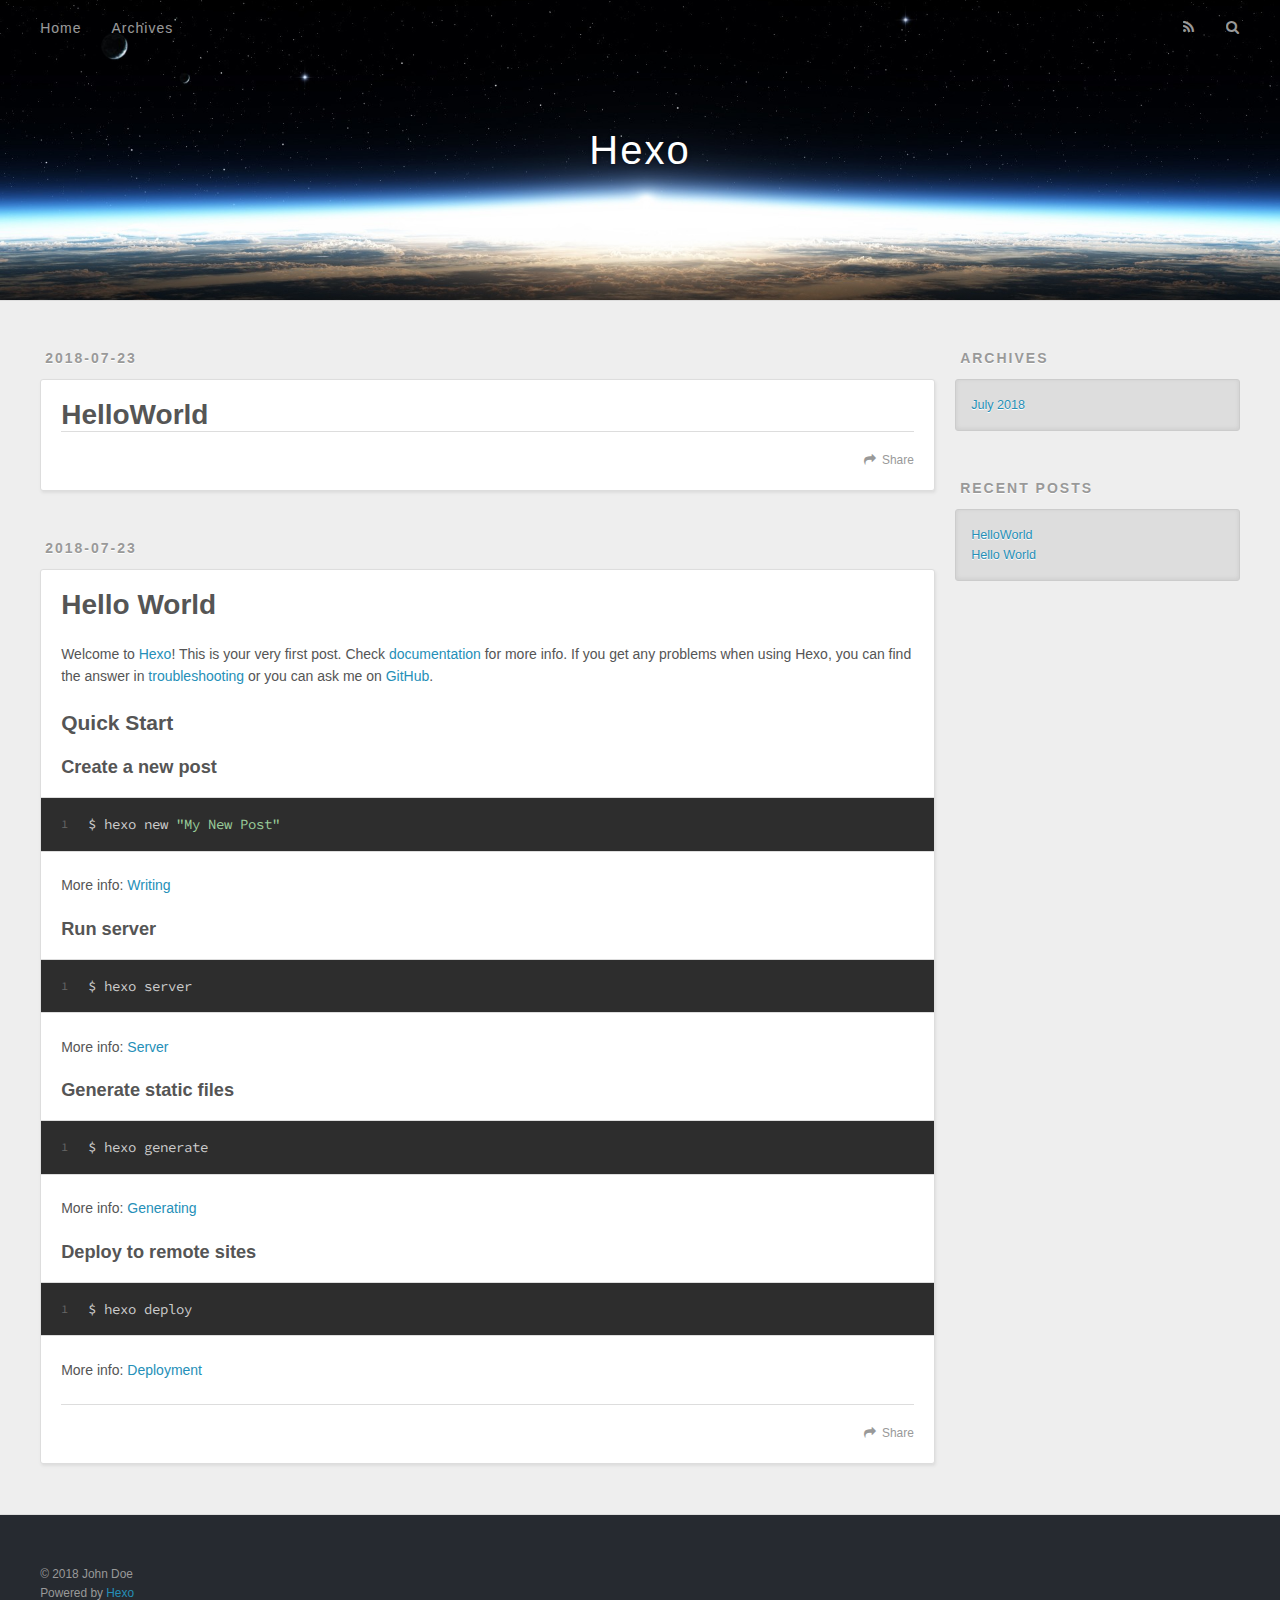
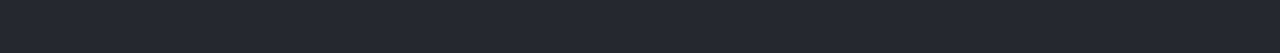
==== index.html @ 36daa194 "Site updated: 2018-07-23 22:59:43" ====
<!DOCTYPE html>
<html>
<head>
  <meta charset="utf-8">
  

  
  <title>Hexo</title>
  <meta name="viewport" content="width=device-width, initial-scale=1, maximum-scale=1">
  <meta property="og:type" content="website">
<meta property="og:title" content="Hexo">
<meta property="og:url" content="http://yoursite.com/index.html">
<meta property="og:site_name" content="Hexo">
<meta property="og:locale" content="default">
<meta name="twitter:card" content="summary">
<meta name="twitter:title" content="Hexo">
  
    <link rel="alternate" href="/atom.xml" title="Hexo" type="application/atom+xml">
  
  
    <link rel="icon" href="/favicon.png">
  
  
    <link href="//fonts.googleapis.com/css?family=Source+Code+Pro" rel="stylesheet" type="text/css">
  
  <link rel="stylesheet" href="/css/style.css">
</head>

<body>
  <div id="container">
    <div id="wrap">
      <header id="header">
  <div id="banner"></div>
  <div id="header-outer" class="outer">
    <div id="header-title" class="inner">
      <h1 id="logo-wrap">
        <a href="/" id="logo">Hexo</a>
      </h1>
      
    </div>
    <div id="header-inner" class="inner">
      <nav id="main-nav">
        <a id="main-nav-toggle" class="nav-icon"></a>
        
          <a class="main-nav-link" href="/">Home</a>
        
          <a class="main-nav-link" href="/archives">Archives</a>
        
      </nav>
      <nav id="sub-nav">
        
          <a id="nav-rss-link" class="nav-icon" href="/atom.xml" title="RSS Feed"></a>
        
        <a id="nav-search-btn" class="nav-icon" title="Search"></a>
      </nav>
      <div id="search-form-wrap">
        <form action="//google.com/search" method="get" accept-charset="UTF-8" class="search-form"><input type="search" name="q" class="search-form-input" placeholder="Search"><button type="submit" class="search-form-submit">&#xF002;</button><input type="hidden" name="sitesearch" value="http://yoursite.com"></form>
      </div>
    </div>
  </div>
</header>
      <div class="outer">
        <section id="main">
  
    <article id="post-HelloWorld" class="article article-type-post" itemscope itemprop="blogPost">
  <div class="article-meta">
    <a href="/2018/07/23/HelloWorld/" class="article-date">
  <time datetime="2018-07-23T14:58:39.000Z" itemprop="datePublished">2018-07-23</time>
</a>
    
  </div>
  <div class="article-inner">
    
    
      <header class="article-header">
        
  
    <h1 itemprop="name">
      <a class="article-title" href="/2018/07/23/HelloWorld/">HelloWorld</a>
    </h1>
  

      </header>
    
    <div class="article-entry" itemprop="articleBody">
      
        
      
    </div>
    <footer class="article-footer">
      <a data-url="http://yoursite.com/2018/07/23/HelloWorld/" data-id="cjjyedm8h0000n99gji6lzcka" class="article-share-link">Share</a>
      
      
    </footer>
  </div>
  
</article>


  
    <article id="post-hello-world" class="article article-type-post" itemscope itemprop="blogPost">
  <div class="article-meta">
    <a href="/2018/07/23/hello-world/" class="article-date">
  <time datetime="2018-07-23T14:23:54.000Z" itemprop="datePublished">2018-07-23</time>
</a>
    
  </div>
  <div class="article-inner">
    
    
      <header class="article-header">
        
  
    <h1 itemprop="name">
      <a class="article-title" href="/2018/07/23/hello-world/">Hello World</a>
    </h1>
  

      </header>
    
    <div class="article-entry" itemprop="articleBody">
      
        <p>Welcome to <a href="https://hexo.io/" target="_blank" rel="noopener">Hexo</a>! This is your very first post. Check <a href="https://hexo.io/docs/" target="_blank" rel="noopener">documentation</a> for more info. If you get any problems when using Hexo, you can find the answer in <a href="https://hexo.io/docs/troubleshooting.html" target="_blank" rel="noopener">troubleshooting</a> or you can ask me on <a href="https://github.com/hexojs/hexo/issues" target="_blank" rel="noopener">GitHub</a>.</p>
<h2 id="Quick-Start"><a href="#Quick-Start" class="headerlink" title="Quick Start"></a>Quick Start</h2><h3 id="Create-a-new-post"><a href="#Create-a-new-post" class="headerlink" title="Create a new post"></a>Create a new post</h3><figure class="highlight bash"><table><tr><td class="gutter"><pre><span class="line">1</span><br></pre></td><td class="code"><pre><span class="line">$ hexo new <span class="string">"My New Post"</span></span><br></pre></td></tr></table></figure>
<p>More info: <a href="https://hexo.io/docs/writing.html" target="_blank" rel="noopener">Writing</a></p>
<h3 id="Run-server"><a href="#Run-server" class="headerlink" title="Run server"></a>Run server</h3><figure class="highlight bash"><table><tr><td class="gutter"><pre><span class="line">1</span><br></pre></td><td class="code"><pre><span class="line">$ hexo server</span><br></pre></td></tr></table></figure>
<p>More info: <a href="https://hexo.io/docs/server.html" target="_blank" rel="noopener">Server</a></p>
<h3 id="Generate-static-files"><a href="#Generate-static-files" class="headerlink" title="Generate static files"></a>Generate static files</h3><figure class="highlight bash"><table><tr><td class="gutter"><pre><span class="line">1</span><br></pre></td><td class="code"><pre><span class="line">$ hexo generate</span><br></pre></td></tr></table></figure>
<p>More info: <a href="https://hexo.io/docs/generating.html" target="_blank" rel="noopener">Generating</a></p>
<h3 id="Deploy-to-remote-sites"><a href="#Deploy-to-remote-sites" class="headerlink" title="Deploy to remote sites"></a>Deploy to remote sites</h3><figure class="highlight bash"><table><tr><td class="gutter"><pre><span class="line">1</span><br></pre></td><td class="code"><pre><span class="line">$ hexo deploy</span><br></pre></td></tr></table></figure>
<p>More info: <a href="https://hexo.io/docs/deployment.html" target="_blank" rel="noopener">Deployment</a></p>

      
    </div>
    <footer class="article-footer">
      <a data-url="http://yoursite.com/2018/07/23/hello-world/" data-id="cjjyedm8m0001n99ggbpax5gi" class="article-share-link">Share</a>
      
      
    </footer>
  </div>
  
</article>


  


</section>
        
          <aside id="sidebar">
  
    

  
    

  
    
  
    
  <div class="widget-wrap">
    <h3 class="widget-title">Archives</h3>
    <div class="widget">
      <ul class="archive-list"><li class="archive-list-item"><a class="archive-list-link" href="/archives/2018/07/">July 2018</a></li></ul>
    </div>
  </div>


  
    
  <div class="widget-wrap">
    <h3 class="widget-title">Recent Posts</h3>
    <div class="widget">
      <ul>
        
          <li>
            <a href="/2018/07/23/HelloWorld/">HelloWorld</a>
          </li>
        
          <li>
            <a href="/2018/07/23/hello-world/">Hello World</a>
          </li>
        
      </ul>
    </div>
  </div>

  
</aside>
        
      </div>
      <footer id="footer">
  
  <div class="outer">
    <div id="footer-info" class="inner">
      &copy; 2018 John Doe<br>
      Powered by <a href="http://hexo.io/" target="_blank">Hexo</a>
    </div>
  </div>
</footer>
    </div>
    <nav id="mobile-nav">
  
    <a href="/" class="mobile-nav-link">Home</a>
  
    <a href="/archives" class="mobile-nav-link">Archives</a>
  
</nav>
    

<script src="//ajax.googleapis.com/ajax/libs/jquery/2.0.3/jquery.min.js"></script>


  <link rel="stylesheet" href="/fancybox/jquery.fancybox.css">
  <script src="/fancybox/jquery.fancybox.pack.js"></script>


<script src="/js/script.js"></script>



  </div>
</body>
</html>
---- css/style.css ----
body {
  width: 100%;
}
body:before,
body:after {
  content: "";
  display: table;
}
body:after {
  clear: both;
}
html,
body,
div,
span,
applet,
object,
iframe,
h1,
h2,
h3,
h4,
h5,
h6,
p,
blockquote,
pre,
a,
abbr,
acronym,
address,
big,
cite,
code,
del,
dfn,
em,
img,
ins,
kbd,
q,
s,
samp,
small,
strike,
strong,
sub,
sup,
tt,
var,
dl,
dt,
dd,
ol,
ul,
li,
fieldset,
form,
label,
legend,
table,
caption,
tbody,
tfoot,
thead,
tr,
th,
td {
  margin: 0;
  padding: 0;
  border: 0;
  outline: 0;
  font-weight: inherit;
  font-style: inherit;
  font-family: inherit;
  font-size: 100%;
  vertical-align: baseline;
}
body {
  line-height: 1;
  color: #000;
  background: #fff;
}
ol,
ul {
  list-style: none;
}
table {
  border-collapse: separate;
  border-spacing: 0;
  vertical-align: middle;
}
caption,
th,
td {
  text-align: left;
  font-weight: normal;
  vertical-align: middle;
}
a img {
  border: none;
}
input,
button {
  margin: 0;
  padding: 0;
}
input::-moz-focus-inner,
button::-moz-focus-inner {
  border: 0;
  padding: 0;
}
@font-face {
  font-family: FontAwesome;
  font-style: normal;
  font-weight: normal;
  src: url("fonts/fontawesome-webfont.eot?v=#4.0.3");
  src: url("fonts/fontawesome-webfont.eot?#iefix&v=#4.0.3") format("embedded-opentype"), url("fonts/fontawesome-webfont.woff?v=#4.0.3") format("woff"), url("fonts/fontawesome-webfont.ttf?v=#4.0.3") format("truetype"), url("fonts/fontawesome-webfont.svg#fontawesomeregular?v=#4.0.3") format("svg");
}
html,
body,
#container {
  height: 100%;
}
body {
  background: #eee;
  font: 14px -apple-system, BlinkMacSystemFont, "Segoe UI", "Roboto", "Oxygen", "Ubuntu", "Cantarell", "Fira Sans", "Droid Sans", "Helvetica Neue", sans-serif;
  -webkit-text-size-adjust: 100%;
}
.outer {
  max-width: 1220px;
  margin: 0 auto;
  padding: 0 20px;
}
.outer:before,
.outer:after {
  content: "";
  display: table;
}
.outer:after {
  clear: both;
}
.inner {
  display: inline;
  float: left;
  width: 98.33333333333333%;
  margin: 0 0.833333333333333%;
}
.left,
.alignleft {
  float: left;
}
.right,
.alignright {
  float: right;
}
.clear {
  clear: both;
}
#container {
  position: relative;
}
.mobile-nav-on {
  overflow: hidden;
}
#wrap {
  height: 100%;
  width: 100%;
  position: absolute;
  top: 0;
  left: 0;
  -webkit-transition: 0.2s ease-out;
  -moz-transition: 0.2s ease-out;
  -ms-transition: 0.2s ease-out;
  transition: 0.2s ease-out;
  z-index: 1;
  background: #eee;
}
.mobile-nav-on #wrap {
  left: 280px;
}
@media screen and (min-width: 768px) {
  #main {
    display: inline;
    float: left;
    width: 73.33333333333333%;
    margin: 0 0.833333333333333%;
  }
}
.article-date,
.article-category-link,
.archive-year,
.widget-title {
  text-decoration: none;
  text-transform: uppercase;
  letter-spacing: 2px;
  color: #999;
  margin-bottom: 1em;
  margin-left: 5px;
  line-height: 1em;
  text-shadow: 0 1px #fff;
  font-weight: bold;
}
.article-inner,
.archive-article-inner {
  background: #fff;
  -webkit-box-shadow: 1px 2px 3px #ddd;
  box-shadow: 1px 2px 3px #ddd;
  border: 1px solid #ddd;
  border-radius: 3px;
}
.article-entry h1,
.widget h1 {
  font-size: 2em;
}
.article-entry h2,
.widget h2 {
  font-size: 1.5em;
}
.article-entry h3,
.widget h3 {
  font-size: 1.3em;
}
.article-entry h4,
.widget h4 {
  font-size: 1.2em;
}
.article-entry h5,
.widget h5 {
  font-size: 1em;
}
.article-entry h6,
.widget h6 {
  font-size: 1em;
  color: #999;
}
.article-entry hr,
.widget hr {
  border: 1px dashed #ddd;
}
.article-entry strong,
.widget strong {
  font-weight: bold;
}
.article-entry em,
.widget em,
.article-entry cite,
.widget cite {
  font-style: italic;
}
.article-entry sup,
.widget sup,
.article-entry sub,
.widget sub {
  font-size: 0.75em;
  line-height: 0;
  position: relative;
  vertical-align: baseline;
}
.article-entry sup,
.widget sup {
  top: -0.5em;
}
.article-entry sub,
.widget sub {
  bottom: -0.2em;
}
.article-entry small,
.widget small {
  font-size: 0.85em;
}
.article-entry acronym,
.widget acronym,
.article-entry abbr,
.widget abbr {
  border-bottom: 1px dotted;
}
.article-entry ul,
.widget ul,
.article-entry ol,
.widget ol,
.article-entry dl,
.widget dl {
  margin: 0 20px;
  line-height: 1.6em;
}
.article-entry ul ul,
.widget ul ul,
.article-entry ol ul,
.widget ol ul,
.article-entry ul ol,
.widget ul ol,
.article-entry ol ol,
.widget ol ol {
  margin-top: 0;
  margin-bottom: 0;
}
.article-entry ul,
.widget ul {
  list-style: disc;
}
.article-entry ol,
.widget ol {
  list-style: decimal;
}
.article-entry dt,
.widget dt {
  font-weight: bold;
}
#header {
  height: 300px;
  position: relative;
  border-bottom: 1px solid #ddd;
}
#header:before,
#header:after {
  content: "";
  position: absolute;
  left: 0;
  right: 0;
  height: 40px;
}
#header:before {
  top: 0;
  background: -webkit-linear-gradient(rgba(0,0,0,0.2), transparent);
  background: -moz-linear-gradient(rgba(0,0,0,0.2), transparent);
  background: -ms-linear-gradient(rgba(0,0,0,0.2), transparent);
  background: linear-gradient(rgba(0,0,0,0.2), transparent);
}
#header:after {
  bottom: 0;
  background: -webkit-linear-gradient(transparent, rgba(0,0,0,0.2));
  background: -moz-linear-gradient(transparent, rgba(0,0,0,0.2));
  background: -ms-linear-gradient(transparent, rgba(0,0,0,0.2));
  background: linear-gradient(transparent, rgba(0,0,0,0.2));
}
#header-outer {
  height: 100%;
  position: relative;
}
#header-inner {
  position: relative;
  overflow: hidden;
}
#banner {
  position: absolute;
  top: 0;
  left: 0;
  width: 100%;
  height: 100%;
  background: url("images/banner.jpg") center #000;
  -webkit-background-size: cover;
  -moz-background-size: cover;
  background-size: cover;
  z-index: -1;
}
#header-title {
  text-align: center;
  height: 40px;
  position: absolute;
  top: 50%;
  left: 0;
  margin-top: -20px;
}
#logo,
#subtitle {
  text-decoration: none;
  color: #fff;
  font-weight: 300;
  text-shadow: 0 1px 4px rgba(0,0,0,0.3);
}
#logo {
  font-size: 40px;
  line-height: 40px;
  letter-spacing: 2px;
}
#subtitle {
  font-size: 16px;
  line-height: 16px;
  letter-spacing: 1px;
}
#subtitle-wrap {
  margin-top: 16px;
}
#main-nav {
  float: left;
  margin-left: -15px;
}
.nav-icon,
.main-nav-link {
  float: left;
  color: #fff;
  opacity: 0.6;
  text-decoration: none;
  text-shadow: 0 1px rgba(0,0,0,0.2);
  -webkit-transition: opacity 0.2s;
  -moz-transition: opacity 0.2s;
  -ms-transition: opacity 0.2s;
  transition: opacity 0.2s;
  display: block;
  padding: 20px 15px;
}
.nav-icon:hover,
.main-nav-link:hover {
  opacity: 1;
}
.nav-icon {
  font-family: FontAwesome;
  text-align: center;
  font-size: 14px;
  width: 14px;
  height: 14px;
  padding: 20px 15px;
  position: relative;
  cursor: pointer;
}
.main-nav-link {
  font-weight: 300;
  letter-spacing: 1px;
}
@media screen and (max-width: 479px) {
  .main-nav-link {
    display: none;
  }
}
#main-nav-toggle {
  display: none;
}
#main-nav-toggle:before {
  content: "\f0c9";
}
@media screen and (max-width: 479px) {
  #main-nav-toggle {
    display: block;
  }
}
#sub-nav {
  float: right;
  margin-right: -15px;
}
#nav-rss-link:before {
  content: "\f09e";
}
#nav-search-btn:before {
  content: "\f002";
}
#search-form-wrap {
  position: absolute;
  top: 15px;
  width: 150px;
  height: 30px;
  right: -150px;
  opacity: 0;
  -webkit-transition: 0.2s ease-out;
  -moz-transition: 0.2s ease-out;
  -ms-transition: 0.2s ease-out;
  transition: 0.2s ease-out;
}
#search-form-wrap.on {
  opacity: 1;
  right: 0;
}
@media screen and (max-width: 479px) {
  #search-form-wrap {
    width: 100%;
    right: -100%;
  }
}
.search-form {
  position: absolute;
  top: 0;
  left: 0;
  right: 0;
  background: #fff;
  padding: 5px 15px;
  border-radius: 15px;
  -webkit-box-shadow: 0 0 10px rgba(0,0,0,0.3);
  box-shadow: 0 0 10px rgba(0,0,0,0.3);
}
.search-form-input {
  border: none;
  background: none;
  color: #555;
  width: 100%;
  font: 13px -apple-system, BlinkMacSystemFont, "Segoe UI", "Roboto", "Oxygen", "Ubuntu", "Cantarell", "Fira Sans", "Droid Sans", "Helvetica Neue", sans-serif;
  outline: none;
}
.search-form-input::-webkit-search-results-decoration,
.search-form-input::-webkit-search-cancel-button {
  -webkit-appearance: none;
}
.search-form-submit {
  position: absolute;
  top: 50%;
  right: 10px;
  margin-top: -7px;
  font: 13px FontAwesome;
  border: none;
  background: none;
  color: #bbb;
  cursor: pointer;
}
.search-form-submit:hover,
.search-form-submit:focus {
  color: #777;
}
.article {
  margin: 50px 0;
}
.article-inner {
  overflow: hidden;
}
.article-meta:before,
.article-meta:after {
  content: "";
  display: table;
}
.article-meta:after {
  clear: both;
}
.article-date {
  float: left;
}
.article-category {
  float: left;
  line-height: 1em;
  color: #ccc;
  text-shadow: 0 1px #fff;
  margin-left: 8px;
}
.article-category:before {
  content: "\2022";
}
.article-category-link {
  margin: 0 12px 1em;
}
.article-header {
  padding: 20px 20px 0;
}
.article-title {
  text-decoration: none;
  font-size: 2em;
  font-weight: bold;
  color: #555;
  line-height: 1.1em;
  -webkit-transition: color 0.2s;
  -moz-transition: color 0.2s;
  -ms-transition: color 0.2s;
  transition: color 0.2s;
}
a.article-title:hover {
  color: #258fb8;
}
.article-entry {
  color: #555;
  padding: 0 20px;
}
.article-entry:before,
.article-entry:after {
  content: "";
  display: table;
}
.article-entry:after {
  clear: both;
}
.article-entry p,
.article-entry table {
  line-height: 1.6em;
  margin: 1.6em 0;
}
.article-entry h1,
.article-entry h2,
.article-entry h3,
.article-entry h4,
.article-entry h5,
.article-entry h6 {
  font-weight: bold;
}
.article-entry h1,
.article-entry h2,
.article-entry h3,
.article-entry h4,
.article-entry h5,
.article-entry h6 {
  line-height: 1.1em;
  margin: 1.1em 0;
}
.article-entry a {
  color: #258fb8;
  text-decoration: none;
}
.article-entry a:hover {
  text-decoration: underline;
}
.article-entry ul,
.article-entry ol,
.article-entry dl {
  margin-top: 1.6em;
  margin-bottom: 1.6em;
}
.article-entry img,
.article-entry video {
  max-width: 100%;
  height: auto;
  display: block;
  margin: auto;
}
.article-entry iframe {
  border: none;
}
.article-entry table {
  width: 100%;
  border-collapse: collapse;
  border-spacing: 0;
}
.article-entry th {
  font-weight: bold;
  border-bottom: 3px solid #ddd;
  padding-bottom: 0.5em;
}
.article-entry td {
  border-bottom: 1px solid #ddd;
  padding: 10px 0;
}
.article-entry blockquote {
  font-family: Georgia, "Times New Roman", serif;
  font-size: 1.4em;
  margin: 1.6em 20px;
  text-align: center;
}
.article-entry blockquote footer {
  font-size: 14px;
  margin: 1.6em 0;
  font-family: -apple-system, BlinkMacSystemFont, "Segoe UI", "Roboto", "Oxygen", "Ubuntu", "Cantarell", "Fira Sans", "Droid Sans", "Helvetica Neue", sans-serif;
}
.article-entry blockquote footer cite:before {
  content: "—";
  padding: 0 0.5em;
}
.article-entry .pullquote {
  text-align: left;
  width: 45%;
  margin: 0;
}
.article-entry .pullquote.left {
  margin-left: 0.5em;
  margin-right: 1em;
}
.article-entry .pullquote.right {
  margin-right: 0.5em;
  margin-left: 1em;
}
.article-entry .caption {
  color: #999;
  display: block;
  font-size: 0.9em;
  margin-top: 0.5em;
  position: relative;
  text-align: center;
}
.article-entry .video-container {
  position: relative;
  padding-top: 56.25%;
  height: 0;
  overflow: hidden;
}
.article-entry .video-container iframe,
.article-entry .video-container object,
.article-entry .video-container embed {
  position: absolute;
  top: 0;
  left: 0;
  width: 100%;
  height: 100%;
  margin-top: 0;
}
.article-more-link a {
  display: inline-block;
  line-height: 1em;
  padding: 6px 15px;
  border-radius: 15px;
  background: #eee;
  color: #999;
  text-shadow: 0 1px #fff;
  text-decoration: none;
}
.article-more-link a:hover {
  background: #258fb8;
  color: #fff;
  text-decoration: none;
  text-shadow: 0 1px #1e7293;
}
.article-footer {
  font-size: 0.85em;
  line-height: 1.6em;
  border-top: 1px solid #ddd;
  padding-top: 1.6em;
  margin: 0 20px 20px;
}
.article-footer:before,
.article-footer:after {
  content: "";
  display: table;
}
.article-footer:after {
  clear: both;
}
.article-footer a {
  color: #999;
  text-decoration: none;
}
.article-footer a:hover {
  color: #555;
}
.article-tag-list-item {
  float: left;
  margin-right: 10px;
}
.article-tag-list-link:before {
  content: "#";
}
.article-comment-link {
  float: right;
}
.article-comment-link:before {
  content: "\f075";
  font-family: FontAwesome;
  padding-right: 8px;
}
.article-share-link {
  cursor: pointer;
  float: right;
  margin-left: 20px;
}
.article-share-link:before {
  content: "\f064";
  font-family: FontAwesome;
  padding-right: 6px;
}
#article-nav {
  position: relative;
}
#article-nav:before,
#article-nav:after {
  content: "";
  display: table;
}
#article-nav:after {
  clear: both;
}
@media screen and (min-width: 768px) {
  #article-nav {
    margin: 50px 0;
  }
  #article-nav:before {
    width: 8px;
    height: 8px;
    position: absolute;
    top: 50%;
    left: 50%;
    margin-top: -4px;
    margin-left: -4px;
    content: "";
    border-radius: 50%;
    background: #ddd;
    -webkit-box-shadow: 0 1px 2px #fff;
    box-shadow: 0 1px 2px #fff;
  }
}
.article-nav-link-wrap {
  text-decoration: none;
  text-shadow: 0 1px #fff;
  color: #999;
  -webkit-box-sizing: border-box;
  -moz-box-sizing: border-box;
  box-sizing: border-box;
  margin-top: 50px;
  text-align: center;
  display: block;
}
.article-nav-link-wrap:hover {
  color: #555;
}
@media screen and (min-width: 768px) {
  .article-nav-link-wrap {
    width: 50%;
    margin-top: 0;
  }
}
@media screen and (min-width: 768px) {
  #article-nav-newer {
    float: left;
    text-align: right;
    padding-right: 20px;
  }
}
@media screen and (min-width: 768px) {
  #article-nav-older {
    float: right;
    text-align: left;
    padding-left: 20px;
  }
}
.article-nav-caption {
  text-transform: uppercase;
  letter-spacing: 2px;
  color: #ddd;
  line-height: 1em;
  font-weight: bold;
}
#article-nav-newer .article-nav-caption {
  margin-right: -2px;
}
.article-nav-title {
  font-size: 0.85em;
  line-height: 1.6em;
  margin-top: 0.5em;
}
.article-share-box {
  position: absolute;
  display: none;
  background: #fff;
  -webkit-box-shadow: 1px 2px 10px rgba(0,0,0,0.2);
  box-shadow: 1px 2px 10px rgba(0,0,0,0.2);
  border-radius: 3px;
  margin-left: -145px;
  overflow: hidden;
  z-index: 1;
}
.article-share-box.on {
  display: block;
}
.article-share-input {
  width: 100%;
  background: none;
  -webkit-box-sizing: border-box;
  -moz-box-sizing: border-box;
  box-sizing: border-box;
  font: 14px -apple-system, BlinkMacSystemFont, "Segoe UI", "Roboto", "Oxygen", "Ubuntu", "Cantarell", "Fira Sans", "Droid Sans", "Helvetica Neue", sans-serif;
  padding: 0 15px;
  color: #555;
  outline: none;
  border: 1px solid #ddd;
  border-radius: 3px 3px 0 0;
  height: 36px;
  line-height: 36px;
}
.article-share-links {
  background: #eee;
}
.article-share-links:before,
.article-share-links:after {
  content: "";
  display: table;
}
.article-share-links:after {
  clear: both;
}
.article-share-twitter,
.article-share-facebook,
.article-share-pinterest,
.article-share-google {
  width: 50px;
  height: 36px;
  display: block;
  float: left;
  position: relative;
  color: #999;
  text-shadow: 0 1px #fff;
}
.article-share-twitter:before,
.article-share-facebook:before,
.article-share-pinterest:before,
.article-share-google:before {
  font-size: 20px;
  font-family: FontAwesome;
  width: 20px;
  height: 20px;
  position: absolute;
  top: 50%;
  left: 50%;
  margin-top: -10px;
  margin-left: -10px;
  text-align: center;
}
.article-share-twitter:hover,
.article-share-facebook:hover,
.article-share-pinterest:hover,
.article-share-google:hover {
  color: #fff;
}
.article-share-twitter:before {
  content: "\f099";
}
.article-share-twitter:hover {
  background: #00aced;
  text-shadow: 0 1px #008abe;
}
.article-share-facebook:before {
  content: "\f09a";
}
.article-share-facebook:hover {
  background: #3b5998;
  text-shadow: 0 1px #2f477a;
}
.article-share-pinterest:before {
  content: "\f0d2";
}
.article-share-pinterest:hover {
  background: #cb2027;
  text-shadow: 0 1px #a21a1f;
}
.article-share-google:before {
  content: "\f0d5";
}
.article-share-google:hover {
  background: #dd4b39;
  text-shadow: 0 1px #be3221;
}
.article-gallery {
  background: #000;
  position: relative;
}
.article-gallery-photos {
  position: relative;
  overflow: hidden;
}
.article-gallery-img {
  display: none;
  max-width: 100%;
}
.article-gallery-img:first-child {
  display: block;
}
.article-gallery-img.loaded {
  position: absolute;
  display: block;
}
.article-gallery-img img {
  display: block;
  max-width: 100%;
  margin: 0 auto;
}
#comments {
  background: #fff;
  -webkit-box-shadow: 1px 2px 3px #ddd;
  box-shadow: 1px 2px 3px #ddd;
  padding: 20px;
  border: 1px solid #ddd;
  border-radius: 3px;
  margin: 50px 0;
}
#comments a {
  color: #258fb8;
}
.archives-wrap {
  margin: 50px 0;
}
.archives:before,
.archives:after {
  content: "";
  display: table;
}
.archives:after {
  clear: both;
}
.archive-year-wrap {
  margin-bottom: 1em;
}
.archives {
  -webkit-column-gap: 10px;
  -moz-column-gap: 10px;
  column-gap: 10px;
}
@media screen and (min-width: 480px) and (max-width: 767px) {
  .archives {
    -webkit-column-count: 2;
    -moz-column-count: 2;
    column-count: 2;
  }
}
@media screen and (min-width: 768px) {
  .archives {
    -webkit-column-count: 3;
    -moz-column-count: 3;
    column-count: 3;
  }
}
.archive-article {
  -webkit-column-break-inside: avoid;
  page-break-inside: avoid;
  overflow: hidden;
  break-inside: avoid-column;
}
.archive-article-inner {
  padding: 10px;
  margin-bottom: 15px;
}
.archive-article-title {
  text-decoration: none;
  font-weight: bold;
  color: #555;
  -webkit-transition: color 0.2s;
  -moz-transition: color 0.2s;
  -ms-transition: color 0.2s;
  transition: color 0.2s;
  line-height: 1.6em;
}
.archive-article-title:hover {
  color: #258fb8;
}
.archive-article-footer {
  margin-top: 1em;
}
.archive-article-date {
  color: #999;
  text-decoration: none;
  font-size: 0.85em;
  line-height: 1em;
  margin-bottom: 0.5em;
  display: block;
}
#page-nav {
  margin: 50px auto;
  background: #fff;
  -webkit-box-shadow: 1px 2px 3px #ddd;
  box-shadow: 1px 2px 3px #ddd;
  border: 1px solid #ddd;
  border-radius: 3px;
  text-align: center;
  color: #999;
  overflow: hidden;
}
#page-nav:before,
#page-nav:after {
  content: "";
  display: table;
}
#page-nav:after {
  clear: both;
}
#page-nav a,
#page-nav span {
  padding: 10px 20px;
  line-height: 1;
  height: 2ex;
}
#page-nav a {
  color: #999;
  text-decoration: none;
}
#page-nav a:hover {
  background: #999;
  color: #fff;
}
#page-nav .prev {
  float: left;
}
#page-nav .next {
  float: right;
}
#page-nav .page-number {
  display: inline-block;
}
@media screen and (max-width: 479px) {
  #page-nav .page-number {
    display: none;
  }
}
#page-nav .current {
  color: #555;
  font-weight: bold;
}
#page-nav .space {
  color: #ddd;
}
#footer {
  background: #262a30;
  padding: 50px 0;
  border-top: 1px solid #ddd;
  color: #999;
}
#footer a {
  color: #258fb8;
  text-decoration: none;
}
#footer a:hover {
  text-decoration: underline;
}
#footer-info {
  line-height: 1.6em;
  font-size: 0.85em;
}
.article-entry pre,
.article-entry .highlight {
  background: #2d2d2d;
  margin: 0 -20px;
  padding: 15px 20px;
  border-style: solid;
  border-color: #ddd;
  border-width: 1px 0;
  overflow: auto;
  color: #ccc;
  line-height: 22.400000000000002px;
}
.article-entry .highlight .gutter pre,
.article-entry .gist .gist-file .gist-data .line-numbers {
  color: #666;
  font-size: 0.85em;
}
.article-entry pre,
.article-entry code {
  font-family: "Source Code Pro", Consolas, Monaco, Menlo, Consolas, monospace;
}
.article-entry code {
  background: #eee;
  text-shadow: 0 1px #fff;
  padding: 0 0.3em;
}
.article-entry pre code {
  background: none;
  text-shadow: none;
  padding: 0;
}
.article-entry .highlight pre {
  border: none;
  margin: 0;
  padding: 0;
}
.article-entry .highlight table {
  margin: 0;
  width: auto;
}
.article-entry .highlight td {
  border: none;
  padding: 0;
}
.article-entry .highlight figcaption {
  font-size: 0.85em;
  color: #999;
  line-height: 1em;
  margin-bottom: 1em;
}
.article-entry .highlight figcaption:before,
.article-entry .highlight figcaption:after {
  content: "";
  display: table;
}
.article-entry .highlight figcaption:after {
  clear: both;
}
.article-entry .highlight figcaption a {
  float: right;
}
.article-entry .highlight .gutter pre {
  text-align: right;
  padding-right: 20px;
}
.article-entry .highlight .line {
  height: 22.400000000000002px;
}
.article-entry .highlight .line.marked {
  background: #515151;
}
.article-entry .gist {
  margin: 0 -20px;
  border-style: solid;
  border-color: #ddd;
  border-width: 1px 0;
  background: #2d2d2d;
  padding: 15px 20px 15px 0;
}
.article-entry .gist .gist-file {
  border: none;
  font-family: "Source Code Pro", Consolas, Monaco, Menlo, Consolas, monospace;
  margin: 0;
}
.article-entry .gist .gist-file .gist-data {
  background: none;
  border: none;
}
.article-entry .gist .gist-file .gist-data .line-numbers {
  background: none;
  border: none;
  padding: 0 20px 0 0;
}
.article-entry .gist .gist-file .gist-data .line-data {
  padding: 0 !important;
}
.article-entry .gist .gist-file .highlight {
  margin: 0;
  padding: 0;
  border: none;
}
.article-entry .gist .gist-file .gist-meta {
  background: #2d2d2d;
  color: #999;
  font: 0.85em -apple-system, BlinkMacSystemFont, "Segoe UI", "Roboto", "Oxygen", "Ubuntu", "Cantarell", "Fira Sans", "Droid Sans", "Helvetica Neue", sans-serif;
  text-shadow: 0 0;
  padding: 0;
  margin-top: 1em;
  margin-left: 20px;
}
.article-entry .gist .gist-file .gist-meta a {
  color: #258fb8;
  font-weight: normal;
}
.article-entry .gist .gist-file .gist-meta a:hover {
  text-decoration: underline;
}
pre .comment,
pre .title {
  color: #999;
}
pre .variable,
pre .attribute,
pre .tag,
pre .regexp,
pre .ruby .constant,
pre .xml .tag .title,
pre .xml .pi,
pre .xml .doctype,
pre .html .doctype,
pre .css .id,
pre .css .class,
pre .css .pseudo {
  color: #f2777a;
}
pre .number,
pre .preprocessor,
pre .built_in,
pre .literal,
pre .params,
pre .constant {
  color: #f99157;
}
pre .class,
pre .ruby .class .title,
pre .css .rules .attribute {
  color: #9c9;
}
pre .string,
pre .value,
pre .inheritance,
pre .header,
pre .ruby .symbol,
pre .xml .cdata {
  color: #9c9;
}
pre .css .hexcolor {
  color: #6cc;
}
pre .function,
pre .python .decorator,
pre .python .title,
pre .ruby .function .title,
pre .ruby .title .keyword,
pre .perl .sub,
pre .javascript .title,
pre .coffeescript .title {
  color: #69c;
}
pre .keyword,
pre .javascript .function {
  color: #c9c;
}
@media screen and (max-width: 479px) {
  #mobile-nav {
    position: absolute;
    top: 0;
    left: 0;
    width: 280px;
    height: 100%;
    background: #191919;
    border-right: 1px solid #fff;
  }
}
@media screen and (max-width: 479px) {
  .mobile-nav-link {
    display: block;
    color: #999;
    text-decoration: none;
    padding: 15px 20px;
    font-weight: bold;
  }
  .mobile-nav-link:hover {
    color: #fff;
  }
}
@media screen and (min-width: 768px) {
  #sidebar {
    display: inline;
    float: left;
    width: 23.333333333333332%;
    margin: 0 0.833333333333333%;
  }
}
.widget-wrap {
  margin: 50px 0;
}
.widget {
  color: #777;
  text-shadow: 0 1px #fff;
  background: #ddd;
  -webkit-box-shadow: 0 -1px 4px #ccc inset;
  box-shadow: 0 -1px 4px #ccc inset;
  border: 1px solid #ccc;
  padding: 15px;
  border-radius: 3px;
}
.widget a {
  color: #258fb8;
  text-decoration: none;
}
.widget a:hover {
  text-decoration: underline;
}
.widget ul ul,
.widget ol ul,
.widget dl ul,
.widget ul ol,
.widget ol ol,
.widget dl ol,
.widget ul dl,
.widget ol dl,
.widget dl dl {
  margin-left: 15px;
  list-style: disc;
}
.widget {
  line-height: 1.6em;
  word-wrap: break-word;
  font-size: 0.9em;
}
.widget ul,
.widget ol {
  list-style: none;
  margin: 0;
}
.widget ul ul,
.widget ol ul,
.widget ul ol,
.widget ol ol {
  margin: 0 20px;
}
.widget ul ul,
.widget ol ul {
  list-style: disc;
}
.widget ul ol,
.widget ol ol {
  list-style: decimal;
}
.category-list-count,
.tag-list-count,
.archive-list-count {
  padding-left: 5px;
  color: #999;
  font-size: 0.85em;
}
.category-list-count:before,
.tag-list-count:before,
.archive-list-count:before {
  content: "(";
}
.category-list-count:after,
.tag-list-count:after,
.archive-list-count:after {
  content: ")";
}
.tagcloud a {
  margin-right: 5px;
  display: inline-block;
}
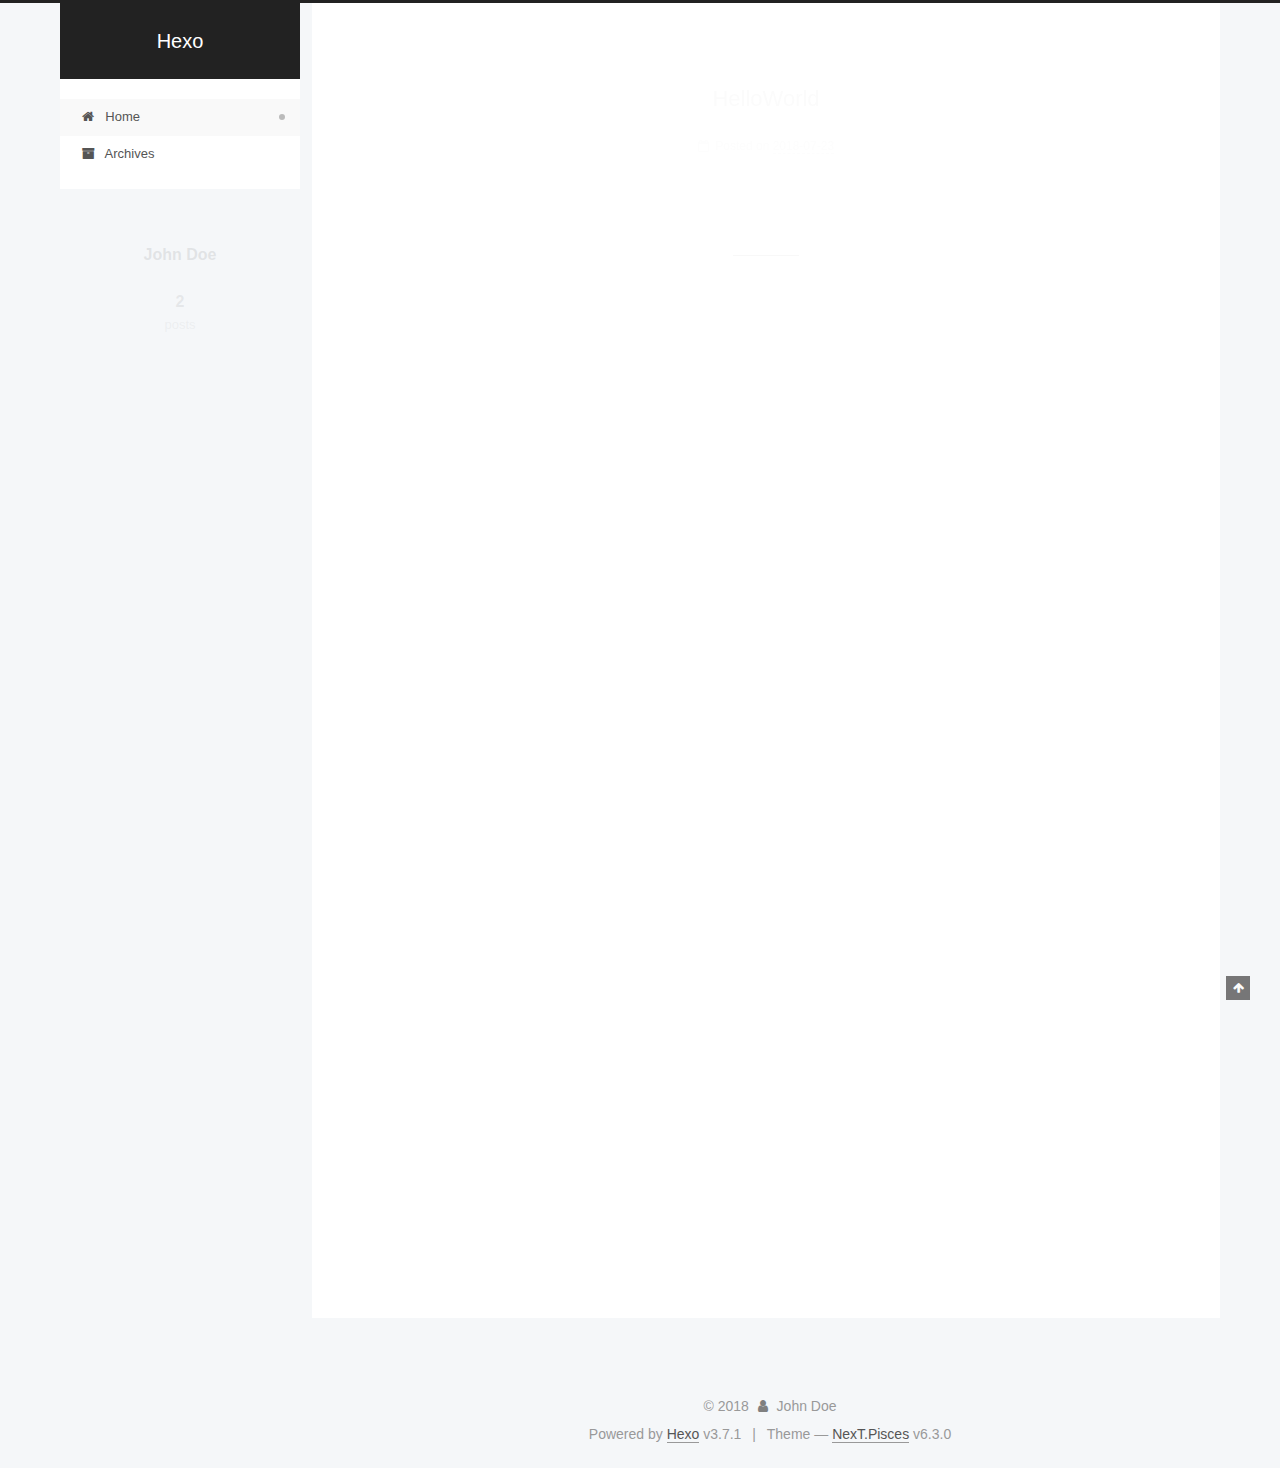
==== commit 19f5e58e: "Site updated: 2018-07-24 09:22:35" ====
--- a/index.html
+++ b/index.html
@@ -1,126 +1,500 @@
 <!DOCTYPE html>
-<html>
+
+
+
+
+
+
+
+
+
+
+
+
+  
+
+
+<html class="theme-next pisces use-motion" lang="zh-Hans">
 <head>
-  <meta charset="utf-8">
-  
-
-  
-  <title>Hexo</title>
-  <meta name="viewport" content="width=device-width, initial-scale=1, maximum-scale=1">
+  <meta charset="UTF-8"/>
+<meta http-equiv="X-UA-Compatible" content="IE=edge" />
+<meta name="viewport" content="width=device-width, initial-scale=1, maximum-scale=2"/>
+<meta name="theme-color" content="#222">
+
+
+
+
+
+
+
+
+
+
+
+
+<meta http-equiv="Cache-Control" content="no-transform" />
+<meta http-equiv="Cache-Control" content="no-siteapp" />
+
+
+
+
+
+
+
+
+
+
+
+
+
+
+
+
+
+
+
+
+
+
+<link href="/lib/font-awesome/css/font-awesome.min.css?v=4.6.2" rel="stylesheet" type="text/css" />
+
+<link href="/css/main.css?v=6.3.0" rel="stylesheet" type="text/css" />
+
+
+  <link rel="apple-touch-icon" sizes="180x180" href="/images/apple-touch-icon-next.png?v=6.3.0">
+
+
+  <link rel="icon" type="image/png" sizes="32x32" href="/images/favicon-32x32-next.png?v=6.3.0">
+
+
+  <link rel="icon" type="image/png" sizes="16x16" href="/images/favicon-16x16-next.png?v=6.3.0">
+
+
+  <link rel="mask-icon" href="/images/logo.svg?v=6.3.0" color="#222">
+
+
+
+
+
+
+
+
+
+<script type="text/javascript" id="hexo.configurations">
+  var NexT = window.NexT || {};
+  var CONFIG = {
+    root: '/',
+    scheme: 'Pisces',
+    version: '6.3.0',
+    sidebar: {"position":"left","display":"post","offset":12,"b2t":false,"scrollpercent":false,"onmobile":false},
+    fancybox: false,
+    fastclick: false,
+    lazyload: false,
+    tabs: true,
+    motion: {"enable":true,"async":false,"transition":{"post_block":"fadeIn","post_header":"slideDownIn","post_body":"slideDownIn","coll_header":"slideLeftIn","sidebar":"slideUpIn"}},
+    algolia: {
+      applicationID: '',
+      apiKey: '',
+      indexName: '',
+      hits: {"per_page":10},
+      labels: {"input_placeholder":"Search for Posts","hits_empty":"We didn't find any results for the search: ${query}","hits_stats":"${hits} results found in ${time} ms"}
+    }
+  };
+</script>
+
+
+  
+
+
+
+
   <meta property="og:type" content="website">
 <meta property="og:title" content="Hexo">
 <meta property="og:url" content="http://yoursite.com/index.html">
 <meta property="og:site_name" content="Hexo">
-<meta property="og:locale" content="default">
+<meta property="og:locale" content="zh-Hans">
 <meta name="twitter:card" content="summary">
 <meta name="twitter:title" content="Hexo">
-  
-    <link rel="alternate" href="/atom.xml" title="Hexo" type="application/atom+xml">
-  
-  
-    <link rel="icon" href="/favicon.png">
-  
-  
-    <link href="//fonts.googleapis.com/css?family=Source+Code+Pro" rel="stylesheet" type="text/css">
-  
-  <link rel="stylesheet" href="/css/style.css">
+
+
+
+
+
+
+  <link rel="canonical" href="http://yoursite.com/"/>
+
+
+
+<script type="text/javascript" id="page.configurations">
+  CONFIG.page = {
+    sidebar: "",
+  };
+</script>
+
+  <title>Hexo</title>
+  
+
+
+
+
+
+
+
+
+
+  <noscript>
+  <style type="text/css">
+    .use-motion .motion-element,
+    .use-motion .brand,
+    .use-motion .menu-item,
+    .sidebar-inner,
+    .use-motion .post-block,
+    .use-motion .pagination,
+    .use-motion .comments,
+    .use-motion .post-header,
+    .use-motion .post-body,
+    .use-motion .collection-title { opacity: initial; }
+
+    .use-motion .logo,
+    .use-motion .site-title,
+    .use-motion .site-subtitle {
+      opacity: initial;
+      top: initial;
+    }
+
+    .use-motion {
+      .logo-line-before i { left: initial; }
+      .logo-line-after i { right: initial; }
+    }
+  </style>
+</noscript>
+
 </head>
 
-<body>
-  <div id="container">
-    <div id="wrap">
-      <header id="header">
-  <div id="banner"></div>
-  <div id="header-outer" class="outer">
-    <div id="header-title" class="inner">
-      <h1 id="logo-wrap">
-        <a href="/" id="logo">Hexo</a>
-      </h1>
-      
+<body itemscope itemtype="http://schema.org/WebPage" lang="zh-Hans">
+
+  
+  
+    
+  
+
+  <div class="container sidebar-position-left 
+  page-home">
+    <div class="headband"></div>
+
+    <header id="header" class="header" itemscope itemtype="http://schema.org/WPHeader">
+      <div class="header-inner"><div class="site-brand-wrapper">
+  <div class="site-meta ">
+    
+
+    <div class="custom-logo-site-title">
+      <a href="/" class="brand" rel="start">
+        <span class="logo-line-before"><i></i></span>
+        <span class="site-title">Hexo</span>
+        <span class="logo-line-after"><i></i></span>
+      </a>
     </div>
-    <div id="header-inner" class="inner">
-      <nav id="main-nav">
-        <a id="main-nav-toggle" class="nav-icon"></a>
-        
-          <a class="main-nav-link" href="/">Home</a>
-        
-          <a class="main-nav-link" href="/archives">Archives</a>
-        
-      </nav>
-      <nav id="sub-nav">
-        
-          <a id="nav-rss-link" class="nav-icon" href="/atom.xml" title="RSS Feed"></a>
-        
-        <a id="nav-search-btn" class="nav-icon" title="Search"></a>
-      </nav>
-      <div id="search-form-wrap">
-        <form action="//google.com/search" method="get" accept-charset="UTF-8" class="search-form"><input type="search" name="q" class="search-form-input" placeholder="Search"><button type="submit" class="search-form-submit">&#xF002;</button><input type="hidden" name="sitesearch" value="http://yoursite.com"></form>
-      </div>
+    
+  </div>
+
+  <div class="site-nav-toggle">
+    <button aria-label="Toggle navigation bar">
+      <span class="btn-bar"></span>
+      <span class="btn-bar"></span>
+      <span class="btn-bar"></span>
+    </button>
+  </div>
+</div>
+
+
+
+<nav class="site-nav">
+  
+    <ul id="menu" class="menu">
+      
+        
+        
+        
+          
+          <li class="menu-item menu-item-home menu-item-active">
+    <a href="/" rel="section">
+      <i class="menu-item-icon fa fa-fw fa-home"></i> <br />Home</a>
+  </li>
+        
+        
+        
+          
+          <li class="menu-item menu-item-archives">
+    <a href="/archives/" rel="section">
+      <i class="menu-item-icon fa fa-fw fa-archive"></i> <br />Archives</a>
+  </li>
+
+      
+      
+    </ul>
+  
+
+  
+
+  
+</nav>
+
+
+
+  
+
+
+
+</div>
+    </header>
+
+    
+
+
+    <main id="main" class="main">
+      <div class="main-inner">
+        <div class="content-wrap">
+          
+            
+
+          
+          <div id="content" class="content">
+            
+  <section id="posts" class="posts-expand">
+    
+      
+
+  
+
+  
+  
+  
+
+  
+
+  <article class="post post-type-normal" itemscope itemtype="http://schema.org/Article">
+  
+  
+  
+  <div class="post-block">
+    <link itemprop="mainEntityOfPage" href="http://yoursite.com/2018/07/23/HelloWorld/">
+
+    <span hidden itemprop="author" itemscope itemtype="http://schema.org/Person">
+      <meta itemprop="name" content="John Doe">
+      <meta itemprop="description" content="">
+      <meta itemprop="image" content="/images/avatar.gif">
+    </span>
+
+    <span hidden itemprop="publisher" itemscope itemtype="http://schema.org/Organization">
+      <meta itemprop="name" content="Hexo">
+    </span>
+
+    
+      <header class="post-header">
+
+        
+        
+          <h1 class="post-title" itemprop="name headline">
+                
+                <a class="post-title-link" href="/2018/07/23/HelloWorld/" itemprop="url">
+                  HelloWorld
+                </a>
+              
+            
+          </h1>
+        
+
+        <div class="post-meta">
+          <span class="post-time">
+
+            
+            
+            
+
+            
+              <span class="post-meta-item-icon">
+                <i class="fa fa-calendar-o"></i>
+              </span>
+              
+                <span class="post-meta-item-text">Posted on</span>
+              
+
+              
+                
+              
+
+              <time title="Created: 2018-07-23 22:58:39" itemprop="dateCreated datePublished" datetime="2018-07-23T22:58:39+08:00">2018-07-23</time>
+            
+
+            
+          </span>
+
+          
+
+          
+            
+          
+
+          
+          
+
+          
+
+          
+
+          
+
+        </div>
+      </header>
+    
+
+    
+    
+    
+    <div class="post-body" itemprop="articleBody">
+
+      
+      
+
+      
+        
+          
+            
+          
+        
+      
     </div>
-  </div>
-</header>
-      <div class="outer">
-        <section id="main">
-  
-    <article id="post-HelloWorld" class="article article-type-post" itemscope itemprop="blogPost">
-  <div class="article-meta">
-    <a href="/2018/07/23/HelloWorld/" class="article-date">
-  <time datetime="2018-07-23T14:58:39.000Z" itemprop="datePublished">2018-07-23</time>
-</a>
-    
-  </div>
-  <div class="article-inner">
-    
-    
-      <header class="article-header">
-        
-  
-    <h1 itemprop="name">
-      <a class="article-title" href="/2018/07/23/HelloWorld/">HelloWorld</a>
-    </h1>
-  
-
-      </header>
-    
-    <div class="article-entry" itemprop="articleBody">
-      
-        
-      
-    </div>
-    <footer class="article-footer">
-      <a data-url="http://yoursite.com/2018/07/23/HelloWorld/" data-id="cjjyedm8h0000n99gji6lzcka" class="article-share-link">Share</a>
-      
+
+    
+
+    
+    
+    
+
+    
+
+    
+
+    
+
+    <footer class="post-footer">
+      
+
+      
+
+      
+
+      
+      
+        <div class="post-eof"></div>
       
     </footer>
   </div>
   
-</article>
-
-
-  
-    <article id="post-hello-world" class="article article-type-post" itemscope itemprop="blogPost">
-  <div class="article-meta">
-    <a href="/2018/07/23/hello-world/" class="article-date">
-  <time datetime="2018-07-23T14:23:54.000Z" itemprop="datePublished">2018-07-23</time>
-</a>
-    
-  </div>
-  <div class="article-inner">
-    
-    
-      <header class="article-header">
-        
-  
-    <h1 itemprop="name">
-      <a class="article-title" href="/2018/07/23/hello-world/">Hello World</a>
-    </h1>
-  
-
+  
+  
+  </article>
+
+
+    
+      
+
+  
+
+  
+  
+  
+
+  
+
+  <article class="post post-type-normal" itemscope itemtype="http://schema.org/Article">
+  
+  
+  
+  <div class="post-block">
+    <link itemprop="mainEntityOfPage" href="http://yoursite.com/2018/07/23/hello-world/">
+
+    <span hidden itemprop="author" itemscope itemtype="http://schema.org/Person">
+      <meta itemprop="name" content="John Doe">
+      <meta itemprop="description" content="">
+      <meta itemprop="image" content="/images/avatar.gif">
+    </span>
+
+    <span hidden itemprop="publisher" itemscope itemtype="http://schema.org/Organization">
+      <meta itemprop="name" content="Hexo">
+    </span>
+
+    
+      <header class="post-header">
+
+        
+        
+          <h1 class="post-title" itemprop="name headline">
+                
+                <a class="post-title-link" href="/2018/07/23/hello-world/" itemprop="url">
+                  Hello World
+                </a>
+              
+            
+          </h1>
+        
+
+        <div class="post-meta">
+          <span class="post-time">
+
+            
+            
+            
+
+            
+              <span class="post-meta-item-icon">
+                <i class="fa fa-calendar-o"></i>
+              </span>
+              
+                <span class="post-meta-item-text">Posted on</span>
+              
+
+              
+                
+              
+
+              <time title="Created: 2018-07-23 22:23:54" itemprop="dateCreated datePublished" datetime="2018-07-23T22:23:54+08:00">2018-07-23</time>
+            
+
+            
+          </span>
+
+          
+
+          
+            
+          
+
+          
+          
+
+          
+
+          
+
+          
+
+        </div>
       </header>
     
-    <div class="article-entry" itemprop="articleBody">
-      
-        <p>Welcome to <a href="https://hexo.io/" target="_blank" rel="noopener">Hexo</a>! This is your very first post. Check <a href="https://hexo.io/docs/" target="_blank" rel="noopener">documentation</a> for more info. If you get any problems when using Hexo, you can find the answer in <a href="https://hexo.io/docs/troubleshooting.html" target="_blank" rel="noopener">troubleshooting</a> or you can ask me on <a href="https://github.com/hexojs/hexo/issues" target="_blank" rel="noopener">GitHub</a>.</p>
+
+    
+    
+    
+    <div class="post-body" itemprop="articleBody">
+
+      
+      
+
+      
+        
+          
+            <p>Welcome to <a href="https://hexo.io/" target="_blank" rel="noopener">Hexo</a>! This is your very first post. Check <a href="https://hexo.io/docs/" target="_blank" rel="noopener">documentation</a> for more info. If you get any problems when using Hexo, you can find the answer in <a href="https://hexo.io/docs/troubleshooting.html" target="_blank" rel="noopener">troubleshooting</a> or you can ask me on <a href="https://github.com/hexojs/hexo/issues" target="_blank" rel="noopener">GitHub</a>.</p>
 <h2 id="Quick-Start"><a href="#Quick-Start" class="headerlink" title="Quick Start"></a>Quick Start</h2><h3 id="Create-a-new-post"><a href="#Create-a-new-post" class="headerlink" title="Create a new post"></a>Create a new post</h3><figure class="highlight bash"><table><tr><td class="gutter"><pre><span class="line">1</span><br></pre></td><td class="code"><pre><span class="line">$ hexo new <span class="string">"My New Post"</span></span><br></pre></td></tr></table></figure>
 <p>More info: <a href="https://hexo.io/docs/writing.html" target="_blank" rel="noopener">Writing</a></p>
 <h3 id="Run-server"><a href="#Run-server" class="headerlink" title="Run server"></a>Run server</h3><figure class="highlight bash"><table><tr><td class="gutter"><pre><span class="line">1</span><br></pre></td><td class="code"><pre><span class="line">$ hexo server</span><br></pre></td></tr></table></figure>
@@ -130,95 +504,302 @@
 <h3 id="Deploy-to-remote-sites"><a href="#Deploy-to-remote-sites" class="headerlink" title="Deploy to remote sites"></a>Deploy to remote sites</h3><figure class="highlight bash"><table><tr><td class="gutter"><pre><span class="line">1</span><br></pre></td><td class="code"><pre><span class="line">$ hexo deploy</span><br></pre></td></tr></table></figure>
 <p>More info: <a href="https://hexo.io/docs/deployment.html" target="_blank" rel="noopener">Deployment</a></p>
 
+          
+        
       
     </div>
-    <footer class="article-footer">
-      <a data-url="http://yoursite.com/2018/07/23/hello-world/" data-id="cjjyedm8m0001n99ggbpax5gi" class="article-share-link">Share</a>
-      
+
+    
+
+    
+    
+    
+
+    
+
+    
+
+    
+
+    <footer class="post-footer">
+      
+
+      
+
+      
+
+      
+      
+        <div class="post-eof"></div>
       
     </footer>
   </div>
   
-</article>
-
-
-  
-
-
-</section>
-        
-          <aside id="sidebar">
-  
-    
-
-  
-    
-
-  
-    
-  
-    
-  <div class="widget-wrap">
-    <h3 class="widget-title">Archives</h3>
-    <div class="widget">
-      <ul class="archive-list"><li class="archive-list-item"><a class="archive-list-link" href="/archives/2018/07/">July 2018</a></li></ul>
+  
+  
+  </article>
+
+
+    
+  </section>
+
+  
+
+
+          </div>
+          
+
+        </div>
+        
+          
+  
+  <div class="sidebar-toggle">
+    <div class="sidebar-toggle-line-wrap">
+      <span class="sidebar-toggle-line sidebar-toggle-line-first"></span>
+      <span class="sidebar-toggle-line sidebar-toggle-line-middle"></span>
+      <span class="sidebar-toggle-line sidebar-toggle-line-last"></span>
     </div>
   </div>
 
-
-  
-    
-  <div class="widget-wrap">
-    <h3 class="widget-title">Recent Posts</h3>
-    <div class="widget">
-      <ul>
-        
-          <li>
-            <a href="/2018/07/23/HelloWorld/">HelloWorld</a>
-          </li>
-        
-          <li>
-            <a href="/2018/07/23/hello-world/">Hello World</a>
-          </li>
-        
-      </ul>
+  <aside id="sidebar" class="sidebar">
+    
+    <div class="sidebar-inner">
+
+      
+
+      
+
+      <section class="site-overview-wrap sidebar-panel sidebar-panel-active">
+        <div class="site-overview">
+          <div class="site-author motion-element" itemprop="author" itemscope itemtype="http://schema.org/Person">
+            
+              <p class="site-author-name" itemprop="name">John Doe</p>
+              <p class="site-description motion-element" itemprop="description"></p>
+          </div>
+
+          
+            <nav class="site-state motion-element">
+              
+                <div class="site-state-item site-state-posts">
+                
+                  <a href="/archives/">
+                
+                    <span class="site-state-item-count">2</span>
+                    <span class="site-state-item-name">posts</span>
+                  </a>
+                </div>
+              
+
+              
+
+              
+            </nav>
+          
+
+          
+
+          
+
+          
+          
+
+          
+          
+
+          
+            
+          
+          
+
+        </div>
+      </section>
+
+      
+
+      
+
     </div>
+  </aside>
+
+
+        
+      </div>
+    </main>
+
+    <footer id="footer" class="footer">
+      <div class="footer-inner">
+        <div class="copyright">&copy; <span itemprop="copyrightYear">2018</span>
+  <span class="with-love" id="animate">
+    <i class="fa fa-user"></i>
+  </span>
+  <span class="author" itemprop="copyrightHolder">John Doe</span>
+
+  
+
+  
+</div>
+
+
+
+
+  <div class="powered-by">Powered by <a class="theme-link" target="_blank" href="https://hexo.io">Hexo</a> v3.7.1</div>
+
+
+
+  <span class="post-meta-divider">|</span>
+
+
+
+  <div class="theme-info">Theme &mdash; <a class="theme-link" target="_blank" href="https://theme-next.org">NexT.Pisces</a> v6.3.0</div>
+
+
+
+
+        
+
+
+
+
+
+
+
+
+        
+      </div>
+    </footer>
+
+    
+      <div class="back-to-top">
+        <i class="fa fa-arrow-up"></i>
+        
+      </div>
+    
+
+    
+	
+    
+
+    
   </div>
 
   
-</aside>
-        
-      </div>
-      <footer id="footer">
-  
-  <div class="outer">
-    <div id="footer-info" class="inner">
-      &copy; 2018 John Doe<br>
-      Powered by <a href="http://hexo.io/" target="_blank">Hexo</a>
-    </div>
-  </div>
-</footer>
-    </div>
-    <nav id="mobile-nav">
-  
-    <a href="/" class="mobile-nav-link">Home</a>
-  
-    <a href="/archives" class="mobile-nav-link">Archives</a>
-  
-</nav>
-    
-
-<script src="//ajax.googleapis.com/ajax/libs/jquery/2.0.3/jquery.min.js"></script>
-
-
-  <link rel="stylesheet" href="/fancybox/jquery.fancybox.css">
-  <script src="/fancybox/jquery.fancybox.pack.js"></script>
-
-
-<script src="/js/script.js"></script>
-
-
-
-  </div>
+
+<script type="text/javascript">
+  if (Object.prototype.toString.call(window.Promise) !== '[object Function]') {
+    window.Promise = null;
+  }
+</script>
+
+
+
+
+
+
+
+
+
+
+
+
+
+
+
+
+
+
+
+
+
+
+
+
+
+
+  
+  
+    <script type="text/javascript" src="/lib/jquery/index.js?v=2.1.3"></script>
+  
+
+  
+  
+    <script type="text/javascript" src="/lib/velocity/velocity.min.js?v=1.2.1"></script>
+  
+
+  
+  
+    <script type="text/javascript" src="/lib/velocity/velocity.ui.min.js?v=1.2.1"></script>
+  
+
+
+  
+
+
+  <script type="text/javascript" src="/js/src/utils.js?v=6.3.0"></script>
+
+  <script type="text/javascript" src="/js/src/motion.js?v=6.3.0"></script>
+
+
+
+  
+  
+
+
+  <script type="text/javascript" src="/js/src/affix.js?v=6.3.0"></script>
+
+  <script type="text/javascript" src="/js/src/schemes/pisces.js?v=6.3.0"></script>
+
+
+
+  
+
+  
+
+
+  <script type="text/javascript" src="/js/src/bootstrap.js?v=6.3.0"></script>
+
+
+
+  
+
+
+
+  
+
+
+
+
+
+
+
+
+
+
+  
+
+
+
+
+
+  
+
+  
+
+  
+
+  
+
+  
+  
+
+  
+
+  
+
+  
+
+  
+
+  
+
 </body>
-</html>+</html>
--- a/css/main.css
+++ b/css/main.css
@@ -0,0 +1,2954 @@
+/* normalize.css v3.0.2 | MIT License | git.io/normalize */
+html {
+  font-family: sans-serif; /* 1 */
+  -ms-text-size-adjust: 100%; /* 2 */
+  -webkit-text-size-adjust: 100%; /* 2 */
+}
+body {
+  margin: 0;
+}
+article,
+aside,
+details,
+figcaption,
+figure,
+footer,
+header,
+hgroup,
+main,
+menu,
+nav,
+section,
+summary {
+  display: block;
+}
+audio,
+canvas,
+progress,
+video {
+  display: inline-block; /* 1 */
+  vertical-align: baseline; /* 2 */
+}
+audio:not([controls]) {
+  display: none;
+  height: 0;
+}
+[hidden],
+template {
+  display: none;
+}
+a {
+  background-color: transparent;
+}
+a:active,
+a:hover {
+  outline: 0;
+}
+abbr[title] {
+  border-bottom: 1px dotted;
+}
+b,
+strong {
+  font-weight: bold;
+}
+dfn {
+  font-style: italic;
+}
+h1 {
+  font-size: 2em;
+  margin: 0.67em 0;
+}
+mark {
+  background: #ff0;
+  color: #000;
+}
+small {
+  font-size: 80%;
+}
+sub,
+sup {
+  font-size: 75%;
+  line-height: 0;
+  position: relative;
+  vertical-align: baseline;
+}
+sup {
+  top: -0.5em;
+}
+sub {
+  bottom: -0.25em;
+}
+img {
+  border: 0;
+}
+svg:not(:root) {
+  overflow: hidden;
+}
+figure {
+  margin: 1em 40px;
+}
+hr {
+  -moz-box-sizing: content-box;
+  box-sizing: content-box;
+  height: 0;
+}
+pre {
+  overflow: auto;
+}
+code,
+kbd,
+pre,
+samp {
+  font-family: monospace, monospace;
+  font-size: 1em;
+}
+button,
+input,
+optgroup,
+select,
+textarea {
+  color: inherit; /* 1 */
+  font: inherit; /* 2 */
+  margin: 0; /* 3 */
+}
+button {
+  overflow: visible;
+}
+button,
+select {
+  text-transform: none;
+}
+button,
+html input[type="button"],
+input[type="reset"],
+input[type="submit"] {
+  -webkit-appearance: button; /* 2 */
+  cursor: pointer; /* 3 */
+}
+button[disabled],
+html input[disabled] {
+  cursor: default;
+}
+button::-moz-focus-inner,
+input::-moz-focus-inner {
+  border: 0;
+  padding: 0;
+}
+input {
+  line-height: normal;
+}
+input[type="checkbox"],
+input[type="radio"] {
+  box-sizing: border-box; /* 1 */
+  padding: 0; /* 2 */
+}
+input[type="number"]::-webkit-inner-spin-button,
+input[type="number"]::-webkit-outer-spin-button {
+  height: auto;
+}
+input[type="search"] {
+  -webkit-appearance: textfield; /* 1 */
+  -moz-box-sizing: content-box;
+  -webkit-box-sizing: content-box; /* 2 */
+  box-sizing: content-box;
+}
+input[type="search"]::-webkit-search-cancel-button,
+input[type="search"]::-webkit-search-decoration {
+  -webkit-appearance: none;
+}
+fieldset {
+  border: 1px solid #c0c0c0;
+  margin: 0 2px;
+  padding: 0.35em 0.625em 0.75em;
+}
+legend {
+  border: 0; /* 1 */
+  padding: 0; /* 2 */
+}
+textarea {
+  overflow: auto;
+}
+optgroup {
+  font-weight: bold;
+}
+table {
+  border-collapse: collapse;
+  border-spacing: 0;
+}
+td,
+th {
+  padding: 0;
+}
+::selection {
+  background: #262a30;
+  color: #fff;
+}
+body {
+  position: relative;
+  font-family: 'Lato', "PingFang SC", "Microsoft YaHei", sans-serif;
+  font-size: 14px;
+  line-height: 2;
+  color: #555;
+  background: #f5f7f9;
+}
+@media (max-width: 767px) {
+  body {
+    padding-right: 0 !important;
+  }
+}
+@media (min-width: 768px) and (max-width: 991px) {
+  body {
+    padding-right: 0 !important;
+  }
+}
+@media (min-width: 1200px) {
+  body {
+    font-size: 16px;
+  }
+}
+h1,
+h2,
+h3,
+h4,
+h5,
+h6 {
+  margin: 0;
+  padding: 0;
+  font-weight: bold;
+  line-height: 1.5;
+  font-family: 'Lato', "PingFang SC", "Microsoft YaHei", sans-serif;
+}
+h1,
+h2,
+h3,
+h4,
+h5,
+h6 {
+  margin: 20px 0 15px;
+}
+h1 {
+  font-size: 22px;
+}
+@media (max-width: 767px) {
+  h1 {
+    font-size: 18px;
+  }
+}
+h2 {
+  font-size: 20px;
+}
+@media (max-width: 767px) {
+  h2 {
+    font-size: 16px;
+  }
+}
+h3 {
+  font-size: 18px;
+}
+@media (max-width: 767px) {
+  h3 {
+    font-size: 14px;
+  }
+}
+h4 {
+  font-size: 16px;
+}
+@media (max-width: 767px) {
+  h4 {
+    font-size: 12px;
+  }
+}
+h5 {
+  font-size: 14px;
+}
+@media (max-width: 767px) {
+  h5 {
+    font-size: 10px;
+  }
+}
+h6 {
+  font-size: 12px;
+}
+@media (max-width: 767px) {
+  h6 {
+    font-size: 8px;
+  }
+}
+p {
+  margin: 0 0 20px 0;
+}
+a {
+  color: #555;
+  text-decoration: none;
+  outline: none;
+  border-bottom: 1px solid #999;
+  word-wrap: break-word;
+}
+a:hover {
+  color: #222;
+  border-bottom-color: #222;
+}
+blockquote {
+  margin: 0;
+  padding: 0;
+}
+img {
+  display: block;
+  margin: auto;
+  max-width: 100%;
+  height: auto;
+}
+hr {
+  margin: 40px 0;
+  height: 3px;
+  border: none;
+  background-color: #ddd;
+  background-image: repeating-linear-gradient(-45deg, #fff, #fff 4px, transparent 4px, transparent 8px);
+}
+blockquote {
+  padding: 0 15px;
+  color: #666;
+  border-left: 4px solid #ddd;
+}
+blockquote cite::before {
+  content: "-";
+  padding: 0 5px;
+}
+dt {
+  font-weight: 700;
+}
+dd {
+  margin: 0;
+  padding: 0;
+}
+kbd {
+  border: 1px solid #ccc;
+  border-radius: 0.2em;
+  box-shadow: 0.1em 0.1em 0.2em rgba(0,0,0,0.1);
+  background-color: #f9f9f9;
+  font-family: inherit;
+  background-image: -webkit-linear-gradient(top, #eee, #fff, #eee);
+  padding: 0.1em 0.3em;
+  white-space: nowrap;
+}
+.text-left {
+  text-align: left;
+}
+.text-center {
+  text-align: center;
+}
+.text-right {
+  text-align: right;
+}
+.text-justify {
+  text-align: justify;
+}
+.text-nowrap {
+  white-space: nowrap;
+}
+.text-lowercase {
+  text-transform: lowercase;
+}
+.text-uppercase {
+  text-transform: uppercase;
+}
+.text-capitalize {
+  text-transform: capitalize;
+}
+.center-block {
+  display: block;
+  margin-left: auto;
+  margin-right: auto;
+}
+.clearfix:before,
+.clearfix:after {
+  content: " ";
+  display: table;
+}
+.clearfix:after {
+  clear: both;
+}
+.pullquote {
+  width: 45%;
+}
+.pullquote.left {
+  float: left;
+  margin-left: 5px;
+  margin-right: 10px;
+}
+.pullquote.right {
+  float: right;
+  margin-left: 10px;
+  margin-right: 5px;
+}
+.affix.affix.affix {
+  position: fixed;
+}
+.translation {
+  margin-top: -20px;
+  font-size: 14px;
+  color: #999;
+}
+.scrollbar-measure {
+  width: 100px;
+  height: 100px;
+  overflow: scroll;
+  position: absolute;
+  top: -9999px;
+}
+.use-motion .motion-element {
+  opacity: 0;
+}
+table {
+  margin: 20px 0;
+  width: 100%;
+  border-collapse: collapse;
+  border-spacing: 0;
+  border: 1px solid #ddd;
+  font-size: 14px;
+  word-wrap: break-all;
+}
+table>tbody>tr:nth-of-type(odd) {
+  background-color: #f9f9f9;
+}
+table>tbody>tr:hover {
+  background-color: #f5f5f5;
+}
+caption,
+th,
+td {
+  padding: 8px;
+  text-align: left;
+  vertical-align: middle;
+  font-weight: normal;
+}
+th,
+td {
+  border-bottom: 3px solid #ddd;
+  border-right: 1px solid #eee;
+}
+th {
+  padding-bottom: 10px;
+  font-weight: 700;
+}
+td {
+  border-bottom-width: 1px;
+}
+html,
+body {
+  height: 100%;
+}
+.container {
+  position: relative;
+  min-height: 100%;
+}
+.header-inner {
+  margin: 0 auto;
+  padding: 100px 0 70px;
+  width: calc(100% - 20px);
+}
+@media (min-width: 1200px) {
+  .container .header-inner {
+    width: 1160px;
+  }
+}
+@media (min-width: 1600px) {
+  .container .header-inner {
+    width: 73%;
+  }
+}
+.main {
+  padding-bottom: 150px;
+}
+.main-inner {
+  margin: 0 auto;
+  width: calc(100% - 20px);
+}
+@media (min-width: 1200px) {
+  .container .main-inner {
+    width: 1160px;
+  }
+}
+@media (min-width: 1600px) {
+  .container .main-inner {
+    width: 73%;
+  }
+}
+.footer {
+  position: absolute;
+  left: 0;
+  bottom: 0;
+  width: 100%;
+  min-height: 50px;
+}
+.footer-inner {
+  box-sizing: border-box;
+  margin: 20px auto;
+  width: calc(100% - 20px);
+}
+@media (min-width: 1200px) {
+  .container .footer-inner {
+    width: 1160px;
+  }
+}
+@media (min-width: 1600px) {
+  .container .footer-inner {
+    width: 73%;
+  }
+}
+pre,
+.highlight {
+  overflow: auto;
+  margin: 20px 0;
+  padding: 0;
+  font-size: 14px;
+  color: #4d4d4c;
+  background: #f7f7f7;
+  line-height: 1.6;
+}
+pre,
+code {
+  font-family: consolas, Menlo, "PingFang SC", "Microsoft YaHei", monospace;
+}
+code {
+  padding: 2px 4px;
+  word-wrap: break-word;
+  color: #555;
+  background: #eee;
+  border-radius: 3px;
+  font-size: 14px;
+}
+pre {
+  padding: 10px;
+}
+pre code {
+  padding: 0;
+  color: #4d4d4c;
+  background: none;
+  text-shadow: none;
+}
+.highlight {
+  border-radius: 1px;
+}
+.highlight pre {
+  border: none;
+  margin: 0;
+  padding: 10px 0;
+}
+.highlight table {
+  margin: 0;
+  width: auto;
+  border: none;
+}
+.highlight td {
+  border: none;
+  padding: 0;
+}
+.highlight figcaption {
+  font-size: 1em;
+  color: #4d4d4c;
+  line-height: 1em;
+  margin-bottom: 1em;
+  margin: 0em;
+  padding: 0.5em;
+  background: #eee;
+  border-bottom: 1px solid #e9e9e9;
+}
+.highlight figcaption:before,
+.highlight figcaption:after {
+  content: " ";
+  display: table;
+}
+.highlight figcaption:after {
+  clear: both;
+}
+.highlight figcaption a {
+  float: right;
+  color: #4d4d4c;
+}
+.highlight figcaption a:hover {
+  border-bottom-color: #4d4d4c;
+}
+.highlight .gutter pre {
+  padding-left: 10px;
+  padding-right: 10px;
+  color: #869194;
+  text-align: right;
+  background-color: #eff2f3;
+}
+.highlight .code pre {
+  width: 100%;
+  padding-left: 10px;
+  padding-right: 10px;
+  background-color: #f7f7f7;
+}
+.highlight .line {
+  height: 20px;
+}
+.gutter {
+  -webkit-user-select: none;
+  -moz-user-select: none;
+  -ms-user-select: none;
+  user-select: none;
+}
+.gist table {
+  width: auto;
+}
+.gist table td {
+  border: none;
+}
+pre .deletion {
+  background: #fdd;
+}
+pre .addition {
+  background: #dfd;
+}
+pre .meta {
+  color: #8959a8;
+}
+pre .comment {
+  color: #8e908c;
+}
+pre .variable,
+pre .attribute,
+pre .tag,
+pre .regexp,
+pre .ruby .constant,
+pre .xml .tag .title,
+pre .xml .pi,
+pre .xml .doctype,
+pre .html .doctype,
+pre .css .id,
+pre .css .class,
+pre .css .pseudo {
+  color: #c82829;
+}
+pre .number,
+pre .preprocessor,
+pre .built_in,
+pre .literal,
+pre .params,
+pre .constant,
+pre .command {
+  color: #f5871f;
+}
+pre .ruby .class .title,
+pre .css .rules .attribute,
+pre .string,
+pre .value,
+pre .inheritance,
+pre .header,
+pre .ruby .symbol,
+pre .xml .cdata,
+pre .special,
+pre .number,
+pre .formula {
+  color: #718c00;
+}
+pre .title,
+pre .css .hexcolor {
+  color: #3e999f;
+}
+pre .function,
+pre .python .decorator,
+pre .python .title,
+pre .ruby .function .title,
+pre .ruby .title .keyword,
+pre .perl .sub,
+pre .javascript .title,
+pre .coffeescript .title {
+  color: #4271ae;
+}
+pre .keyword,
+pre .javascript .function {
+  color: #8959a8;
+}
+.posts-expand .post-body img.full-image {
+  border: none;
+}
+.blockquote-center,
+.page-home .post-type-quote blockquote,
+.page-post-detail .post-type-quote blockquote {
+  position: relative;
+  margin: 40px 0;
+  padding: 0;
+  border-left: none;
+  text-align: center;
+}
+.blockquote-center::before,
+.page-home .post-type-quote blockquote::before,
+.page-post-detail .post-type-quote blockquote::before,
+.blockquote-center::after,
+.page-home .post-type-quote blockquote::after,
+.page-post-detail .post-type-quote blockquote::after {
+  position: absolute;
+  content: ' ';
+  display: block;
+  width: 100%;
+  height: 24px;
+  opacity: 0.2;
+  background-repeat: no-repeat;
+  background-position: 0 -6px;
+  background-size: 22px 22px;
+}
+.blockquote-center::before,
+.page-home .post-type-quote blockquote::before,
+.page-post-detail .post-type-quote blockquote::before {
+  top: -20px;
+  background-image: url("../images/quote-l.svg");
+  border-top: 1px solid #ccc;
+}
+.blockquote-center::after,
+.page-home .post-type-quote blockquote::after,
+.page-post-detail .post-type-quote blockquote::after {
+  bottom: -20px;
+  background-image: url("../images/quote-r.svg");
+  border-bottom: 1px solid #ccc;
+  background-position: 100% 8px;
+}
+.blockquote-center p,
+.page-home .post-type-quote blockquote p,
+.page-post-detail .post-type-quote blockquote p,
+.blockquote-center div,
+.page-home .post-type-quote blockquote div,
+.page-post-detail .post-type-quote blockquote div {
+  text-align: center;
+}
+.post .post-body .group-picture img {
+  box-sizing: border-box;
+  padding: 0 3px;
+  border: none;
+}
+.post .group-picture-row {
+  overflow: hidden;
+  margin-top: 6px;
+}
+.post .group-picture-row:first-child {
+  margin-top: 0;
+}
+.post .group-picture-column {
+  float: left;
+}
+.page-post-detail .post-body .group-picture-column {
+  float: none;
+  margin-top: 10px;
+  width: auto !important;
+}
+.page-post-detail .post-body .group-picture-column img {
+  margin: 0 auto;
+}
+.page-archive .group-picture-container {
+  overflow: hidden;
+}
+.page-archive .group-picture-row {
+  float: left;
+}
+.page-archive .group-picture-row:first-child {
+  margin-top: 6px;
+}
+.page-archive .group-picture-column {
+  max-width: 150px;
+  max-height: 150px;
+}
+.post-body .note {
+  position: relative;
+  padding: 15px;
+  margin-bottom: 20px;
+  border: 1px solid #eee;
+  border-left-width: 5px;
+  border-radius: 3px;
+}
+.post-body .note h2,
+.post-body .note h3,
+.post-body .note h4,
+.post-body .note h5,
+.post-body .note h6 {
+  margin-top: 0;
+  margin-bottom: 0;
+  border-bottom: initial;
+  padding-top: 0 !important;
+}
+.post-body .note p:first-child,
+.post-body .note ul:first-child,
+.post-body .note ol:first-child,
+.post-body .note table:first-child,
+.post-body .note pre:first-child,
+.post-body .note blockquote:first-child {
+  margin-top: 0;
+}
+.post-body .note p:last-child,
+.post-body .note ul:last-child,
+.post-body .note ol:last-child,
+.post-body .note table:last-child,
+.post-body .note pre:last-child,
+.post-body .note blockquote:last-child {
+  margin-bottom: 0;
+}
+.post-body .note.default {
+  border-left-color: #777;
+}
+.post-body .note.default h2,
+.post-body .note.default h3,
+.post-body .note.default h4,
+.post-body .note.default h5,
+.post-body .note.default h6 {
+  color: #777;
+}
+.post-body .note.primary {
+  border-left-color: #6f42c1;
+}
+.post-body .note.primary h2,
+.post-body .note.primary h3,
+.post-body .note.primary h4,
+.post-body .note.primary h5,
+.post-body .note.primary h6 {
+  color: #6f42c1;
+}
+.post-body .note.info {
+  border-left-color: #428bca;
+}
+.post-body .note.info h2,
+.post-body .note.info h3,
+.post-body .note.info h4,
+.post-body .note.info h5,
+.post-body .note.info h6 {
+  color: #428bca;
+}
+.post-body .note.success {
+  border-left-color: #5cb85c;
+}
+.post-body .note.success h2,
+.post-body .note.success h3,
+.post-body .note.success h4,
+.post-body .note.success h5,
+.post-body .note.success h6 {
+  color: #5cb85c;
+}
+.post-body .note.warning {
+  border-left-color: #f0ad4e;
+}
+.post-body .note.warning h2,
+.post-body .note.warning h3,
+.post-body .note.warning h4,
+.post-body .note.warning h5,
+.post-body .note.warning h6 {
+  color: #f0ad4e;
+}
+.post-body .note.danger {
+  border-left-color: #d9534f;
+}
+.post-body .note.danger h2,
+.post-body .note.danger h3,
+.post-body .note.danger h4,
+.post-body .note.danger h5,
+.post-body .note.danger h6 {
+  color: #d9534f;
+}
+.post-body .label {
+  display: inline;
+  padding: 0 2px;
+  white-space: nowrap;
+}
+.post-body .label.default {
+  background-color: #f0f0f0;
+}
+.post-body .label.primary {
+  background-color: #efe6f7;
+}
+.post-body .label.info {
+  background-color: #e5f2f8;
+}
+.post-body .label.success {
+  background-color: #e7f4e9;
+}
+.post-body .label.warning {
+  background-color: #fcf6e1;
+}
+.post-body .label.danger {
+  background-color: #fae8eb;
+}
+.post-body .tabs {
+  position: relative;
+  display: block;
+  margin-bottom: 20px;
+  padding-top: 10px;
+}
+.post-body .tabs ul.nav-tabs {
+  margin: 0;
+  padding: 0;
+  display: flex;
+  margin-bottom: -1px;
+}
+@media (max-width: 413px) {
+  .post-body .tabs ul.nav-tabs {
+    display: block;
+    margin-bottom: 5px;
+  }
+}
+.post-body .tabs ul.nav-tabs li.tab {
+  list-style-type: none !important;
+  margin: 0 0.25em 0 0;
+  border-top: 3px solid transparent;
+  border-left: 1px solid transparent;
+  border-right: 1px solid transparent;
+}
+@media (max-width: 413px) {
+  .post-body .tabs ul.nav-tabs li.tab {
+    margin: initial;
+    border-top: 1px solid transparent;
+    border-left: 3px solid transparent;
+    border-right: 1px solid transparent;
+    border-bottom: 1px solid transparent;
+  }
+}
+.post-body .tabs ul.nav-tabs li.tab a {
+  outline: 0;
+  border-bottom: initial;
+  display: block;
+  line-height: 1.8em;
+  padding: 0.25em 0.75em;
+  transition-duration: 0.2s;
+  transition-timing-function: ease-out;
+  transition-delay: 0s;
+}
+.post-body .tabs ul.nav-tabs li.tab a i {
+  width: 1.285714285714286em;
+}
+.post-body .tabs ul.nav-tabs li.tab.active {
+  border-top: 3px solid #fc6423;
+  border-left: 1px solid #ddd;
+  border-right: 1px solid #ddd;
+  background-color: #fff;
+}
+@media (max-width: 413px) {
+  .post-body .tabs ul.nav-tabs li.tab.active {
+    border-top: 1px solid #ddd;
+    border-left: 3px solid #fc6423;
+    border-right: 1px solid #ddd;
+    border-bottom: 1px solid #ddd;
+  }
+}
+.post-body .tabs ul.nav-tabs li.tab.active a {
+  cursor: default;
+  color: #555;
+}
+.post-body .tabs .tab-content {
+  background-color: #fff;
+}
+.post-body .tabs .tab-content .tab-pane {
+  border: 1px solid #ddd;
+  padding: 20px 20px 0 20px;
+}
+.post-body .tabs .tab-content .tab-pane:not(.active) {
+  display: none !important;
+}
+.post-body .tabs .tab-content .tab-pane.active {
+  display: block !important;
+}
+.btn {
+  display: inline-block;
+  padding: 0 20px;
+  font-size: 14px;
+  color: #555;
+  background: #fff;
+  border: 2px solid #555;
+  text-decoration: none;
+  border-radius: 2px;
+  transition-property: background-color;
+  transition-duration: 0.2s;
+  transition-timing-function: ease-in-out;
+  transition-delay: 0s;
+  line-height: 2;
+}
+.btn:hover {
+  border-color: #222;
+  color: #fff;
+  background: #222;
+}
+.btn +.btn {
+  margin: 0 0 8px 8px;
+}
+.btn .fa-fw {
+  width: 1.285714285714286em;
+  text-align: left;
+}
+.btn-bar {
+  display: block;
+  width: 22px;
+  height: 2px;
+  background: #555;
+  border-radius: 1px;
+}
+.btn-bar+.btn-bar {
+  margin-top: 4px;
+}
+.pagination {
+  margin: 120px 0 40px;
+  text-align: center;
+  border-top: 1px solid #eee;
+}
+.page-number-basic,
+.pagination .prev,
+.pagination .next,
+.pagination .page-number,
+.pagination .space {
+  display: inline-block;
+  position: relative;
+  top: -1px;
+  margin: 0 10px;
+  padding: 0 11px;
+}
+@media (max-width: 767px) {
+  .page-number-basic,
+  .pagination .prev,
+  .pagination .next,
+  .pagination .page-number,
+  .pagination .space {
+    margin: 0 5px;
+  }
+}
+.pagination .prev,
+.pagination .next,
+.pagination .page-number {
+  border-bottom: 0;
+  border-top: 1px solid #eee;
+  transition-property: border-color;
+  transition-duration: 0.2s;
+  transition-timing-function: ease-in-out;
+  transition-delay: 0s;
+}
+.pagination .prev:hover,
+.pagination .next:hover,
+.pagination .page-number:hover {
+  border-top-color: #222;
+}
+.pagination .space {
+  padding: 0;
+  margin: 0;
+}
+.pagination .prev {
+  margin-left: 0;
+}
+.pagination .next {
+  margin-right: 0;
+}
+.pagination .page-number.current {
+  color: #fff;
+  background: #ccc;
+  border-top-color: #ccc;
+}
+@media (max-width: 767px) {
+  .pagination {
+    border-top: none;
+  }
+  .pagination .prev,
+  .pagination .next,
+  .pagination .page-number {
+    margin-bottom: 10px;
+    border-top: 0;
+    border-bottom: 1px solid #eee;
+    padding: 0 10px;
+  }
+  .pagination .prev:hover,
+  .pagination .next:hover,
+  .pagination .page-number:hover {
+    border-bottom-color: #222;
+  }
+}
+.comments {
+  margin: 60px 20px 0;
+}
+.tag-cloud {
+  text-align: center;
+}
+.tag-cloud a {
+  display: inline-block;
+  margin: 10px;
+}
+.back-to-top {
+  box-sizing: border-box;
+  position: fixed;
+  bottom: -100px;
+  right: 30px;
+  z-index: 1050;
+  padding: 0 6px;
+  width: 24px;
+  background: #222;
+  font-size: 12px;
+  opacity: 0.6;
+  color: #fff;
+  cursor: pointer;
+  text-align: center;
+  -webkit-transform: translateZ(0);
+  transition-property: bottom;
+  transition-duration: 0.2s;
+  transition-timing-function: ease-in-out;
+  transition-delay: 0s;
+}
+@media (min-width: 768px) and (max-width: 991px) {
+  .back-to-top {
+    display: none !important;
+  }
+}
+@media (max-width: 767px) {
+  .back-to-top {
+    display: none !important;
+  }
+}
+.back-to-top.back-to-top-on {
+  bottom: 30px;
+}
+.header {
+  background: transparent;
+}
+.header-inner {
+  position: relative;
+}
+.headband {
+  height: 3px;
+  background: #222;
+}
+.site-meta {
+  margin: 0;
+  text-align: center;
+}
+@media (max-width: 767px) {
+  .site-meta {
+    text-align: center;
+  }
+}
+.brand {
+  position: relative;
+  display: inline-block;
+  padding: 0 40px;
+  color: #fff;
+  background: #222;
+  border-bottom: none;
+}
+.brand:hover {
+  color: #fff;
+}
+.logo {
+  display: inline-block;
+  margin-right: 5px;
+  line-height: 36px;
+  vertical-align: top;
+}
+.site-title {
+  display: inline-block;
+  vertical-align: top;
+  line-height: 36px;
+  font-size: 20px;
+  font-weight: normal;
+  font-family: 'Lato', "PingFang SC", "Microsoft YaHei", sans-serif;
+}
+.site-subtitle {
+  margin-top: 10px;
+  font-size: 13px;
+  color: #ddd;
+}
+.use-motion .brand {
+  opacity: 0;
+}
+.use-motion .logo,
+.use-motion .site-title,
+.use-motion .site-subtitle {
+  opacity: 0;
+  position: relative;
+  top: -10px;
+}
+.site-nav-toggle {
+  display: none;
+  position: absolute;
+  top: 10px;
+  left: 10px;
+}
+@media (max-width: 767px) {
+  .site-nav-toggle {
+    display: block;
+  }
+}
+.site-nav-toggle button {
+  margin-top: 2px;
+  padding: 9px 10px;
+  background: transparent;
+  border: none;
+}
+@media (max-width: 767px) {
+  .site-nav {
+    display: none;
+    margin: 0 -10px;
+    padding: 0 10px;
+    clear: both;
+    border-top: 1px solid #ddd;
+  }
+}
+@media (min-width: 768px) and (max-width: 991px) {
+  .site-nav {
+    display: block !important;
+  }
+}
+@media (min-width: 992px) {
+  .site-nav {
+    display: block !important;
+  }
+}
+.menu {
+  margin-top: 20px;
+  padding-left: 0;
+  text-align: center;
+}
+.menu .menu-item {
+  display: inline-block;
+  margin: 0 10px;
+  list-style: none;
+}
+@media screen and (max-width: 767px) {
+  .menu .menu-item {
+    margin-top: 10px;
+  }
+}
+.menu .menu-item a {
+  display: block;
+  font-size: 13px;
+  line-height: inherit;
+  border-bottom: 1px solid transparent;
+  transition-property: border-color;
+  transition-duration: 0.2s;
+  transition-timing-function: ease-in-out;
+  transition-delay: 0s;
+}
+.menu .menu-item a:hover,
+.menu-item-active a {
+  border-bottom-color: #222;
+}
+.menu .menu-item .fa {
+  margin-right: 5px;
+}
+.use-motion .menu-item {
+  opacity: 0;
+}
+.post-body {
+  font-family: 'Lato', "PingFang SC", "Microsoft YaHei", sans-serif;
+}
+@media (max-width: 767px) {
+  .post-body {
+    word-break: break-word;
+  }
+}
+.post-body .fancybox img {
+  display: block !important;
+  margin: 0 auto;
+  cursor: pointer;
+  cursor: zoom-in;
+  cursor: -webkit-zoom-in;
+}
+.post-body .image-caption,
+.post-body .figure .caption {
+  margin: -20px auto 15px;
+  text-align: center;
+  font-size: 14px;
+  color: #999;
+  font-weight: bold;
+  line-height: 1;
+}
+.post-sticky-flag {
+  display: inline-block;
+  font-size: 16px;
+  -ms-transform: rotate(30deg);
+  -webkit-transform: rotate(30deg);
+  -moz-transform: rotate(30deg);
+  -ms-transform: rotate(30deg);
+  -o-transform: rotate(30deg);
+  transform: rotate(30deg);
+}
+.use-motion .post-block,
+.use-motion .pagination,
+.use-motion .comments {
+  opacity: 0;
+}
+.use-motion .post-header {
+  opacity: 0;
+}
+.use-motion .post-body {
+  opacity: 0;
+}
+.use-motion .collection-title {
+  opacity: 0;
+}
+.posts-expand {
+  padding-top: 40px;
+}
+@media (max-width: 767px) {
+  .posts-expand {
+    margin: 0 20px;
+  }
+  .post-body pre .gutter pre {
+    padding-right: 10px;
+  }
+  .post-body .highlight {
+    margin-left: 0px;
+    margin-right: 0px;
+    padding: 0;
+  }
+  .post-body .highlight .gutter pre {
+    padding-right: 10px;
+  }
+}
+@media (min-width: 992px) {
+  .posts-expand .post-body {
+    text-align: justify;
+  }
+}
+.posts-expand .post-body h2,
+.posts-expand .post-body h3,
+.posts-expand .post-body h4,
+.posts-expand .post-body h5,
+.posts-expand .post-body h6 {
+  padding-top: 10px;
+}
+.posts-expand .post-body h2 .header-anchor,
+.posts-expand .post-body h3 .header-anchor,
+.posts-expand .post-body h4 .header-anchor,
+.posts-expand .post-body h5 .header-anchor,
+.posts-expand .post-body h6 .header-anchor {
+  float: right;
+  margin-left: 10px;
+  color: #ccc;
+  border-bottom-style: none;
+  visibility: hidden;
+}
+.posts-expand .post-body h2 .header-anchor:hover,
+.posts-expand .post-body h3 .header-anchor:hover,
+.posts-expand .post-body h4 .header-anchor:hover,
+.posts-expand .post-body h5 .header-anchor:hover,
+.posts-expand .post-body h6 .header-anchor:hover {
+  color: inherit;
+}
+.posts-expand .post-body h2:hover .header-anchor,
+.posts-expand .post-body h3:hover .header-anchor,
+.posts-expand .post-body h4:hover .header-anchor,
+.posts-expand .post-body h5:hover .header-anchor,
+.posts-expand .post-body h6:hover .header-anchor {
+  visibility: visible;
+}
+.posts-expand .post-body ul li {
+  list-style: circle;
+}
+.posts-expand .post-body img {
+  box-sizing: border-box;
+  margin: auto;
+  padding: 3px;
+  border: 1px solid #ddd;
+}
+.posts-expand .post-body .fancybox img {
+  margin: 0 auto 25px;
+}
+.posts-expand .post-body img {
+  margin: 0 auto 25px;
+}
+@media (max-width: 767px) {
+  .posts-collapse {
+    margin: 0 20px;
+  }
+  .posts-collapse .post-title,
+  .posts-collapse .post-meta {
+    display: block;
+    width: auto;
+    text-align: left;
+  }
+}
+.posts-collapse {
+  position: relative;
+  z-index: 1010;
+  margin-left: 55px;
+}
+.posts-collapse::after {
+  content: " ";
+  position: absolute;
+  top: 20px;
+  left: 0;
+  margin-left: -2px;
+  width: 4px;
+  height: 100%;
+  background: #f5f5f5;
+  z-index: -1;
+}
+@media (max-width: 767px) {
+  .posts-collapse {
+    margin: 0 20px;
+  }
+}
+.posts-collapse .collection-title {
+  position: relative;
+  margin: 60px 0;
+}
+.posts-collapse .collection-title h1,
+.posts-collapse .collection-title h2 {
+  margin-left: 20px;
+}
+.posts-collapse .collection-title small {
+  color: #bbb;
+  margin-left: 5px;
+}
+.posts-collapse .collection-title::before {
+  content: " ";
+  position: absolute;
+  left: 0;
+  top: 50%;
+  margin-left: -4px;
+  margin-top: -4px;
+  width: 8px;
+  height: 8px;
+  background: #bbb;
+  border-radius: 50%;
+}
+.posts-collapse .post {
+  margin: 30px 0;
+}
+.posts-collapse .post-header {
+  position: relative;
+  transition-duration: 0.2s;
+  transition-timing-function: ease-in-out;
+  transition-delay: 0s;
+  transition-property: border;
+  border-bottom: 1px dashed #ccc;
+}
+.posts-collapse .post-header::before {
+  content: " ";
+  position: absolute;
+  left: 0;
+  top: 12px;
+  width: 6px;
+  height: 6px;
+  margin-left: -4px;
+  background: #bbb;
+  border-radius: 50%;
+  border: 1px solid #fff;
+  transition-duration: 0.2s;
+  transition-timing-function: ease-in-out;
+  transition-delay: 0s;
+  transition-property: background;
+}
+.posts-collapse .post-header:hover {
+  border-bottom-color: #666;
+}
+.posts-collapse .post-header:hover::before {
+  background: #222;
+}
+.posts-collapse .post-meta {
+  position: absolute;
+  font-size: 12px;
+  left: 20px;
+  top: 5px;
+}
+.posts-collapse .post-comments-count {
+  display: none;
+}
+.posts-collapse .post-title {
+  margin-left: 60px;
+  font-size: 16px;
+  font-weight: normal;
+  line-height: inherit;
+}
+.posts-collapse .post-title::after {
+  margin-left: 3px;
+  opacity: 0.6;
+}
+.posts-collapse .post-title a {
+  color: #666;
+  border-bottom: none;
+}
+.page-home .post-type-quote .post-header,
+.page-post-detail .post-type-quote .post-header,
+.page-home .post-type-quote .post-tags,
+.page-post-detail .post-type-quote .post-tags {
+  display: none;
+}
+.posts-expand .post-title {
+  text-align: center;
+  word-break: break-word;
+  font-weight: 400;
+}
+.posts-expand .post-title-link {
+  display: inline-block;
+  position: relative;
+  color: #555;
+  border-bottom: none;
+  line-height: 1.2;
+  vertical-align: top;
+}
+.posts-expand .post-title-link::before {
+  content: "";
+  position: absolute;
+  width: 100%;
+  height: 2px;
+  bottom: 0;
+  left: 0;
+  background-color: #000;
+  visibility: hidden;
+  -webkit-transform: scaleX(0);
+  -moz-transform: scaleX(0);
+  -ms-transform: scaleX(0);
+  -o-transform: scaleX(0);
+  transform: scaleX(0);
+  transition-duration: 0.2s;
+  transition-timing-function: ease-in-out;
+  transition-delay: 0s;
+}
+.posts-expand .post-title-link:hover::before {
+  visibility: visible;
+  -webkit-transform: scaleX(1);
+  -moz-transform: scaleX(1);
+  -ms-transform: scaleX(1);
+  -o-transform: scaleX(1);
+  transform: scaleX(1);
+}
+.posts-expand .post-title-link .fa {
+  font-size: 16px;
+}
+.posts-expand .post-meta {
+  margin: 3px 0 60px 0;
+  color: #999;
+  font-family: 'Lato', "PingFang SC", "Microsoft YaHei", sans-serif;
+  font-size: 12px;
+  text-align: center;
+}
+.posts-expand .post-meta .post-category-list {
+  display: inline-block;
+  margin: 0;
+  padding: 3px;
+}
+.posts-expand .post-meta .post-category-list-link {
+  color: #999;
+}
+.posts-expand .post-meta .post-description {
+  font-size: 14px;
+  margin-top: 2px;
+}
+.posts-expand .post-meta time {
+  border-bottom: 1px dashed #999;
+  cursor: help;
+}
+.post-meta-divider {
+  margin: 0 0.5em;
+}
+.post-meta-item-icon {
+  margin-right: 3px;
+}
+@media (min-width: 768px) and (max-width: 991px) {
+  .post-meta-item-icon {
+    display: inline-block;
+  }
+}
+@media (max-width: 767px) {
+  .post-meta-item-icon {
+    display: inline-block;
+  }
+}
+@media (min-width: 768px) and (max-width: 991px) {
+  .post-meta-item-text {
+    display: none;
+  }
+}
+@media (max-width: 767px) {
+  .post-meta-item-text {
+    display: none;
+  }
+}
+.post-button {
+  margin-top: 40px;
+}
+.posts-expand .post-tags {
+  margin-top: 40px;
+  text-align: center;
+}
+.posts-expand .post-tags a {
+  display: inline-block;
+  margin-right: 10px;
+  font-size: 13px;
+}
+.post-nav {
+  display: table;
+  margin-top: 15px;
+  width: 100%;
+  border-top: 1px solid #eee;
+}
+.post-nav-divider {
+  display: table-cell;
+  width: 10%;
+}
+.post-nav-item {
+  display: table-cell;
+  padding: 10px 0 0 0;
+  width: 45%;
+  vertical-align: top;
+}
+.post-nav-item a {
+  position: relative;
+  display: block;
+  line-height: 25px;
+  font-size: 14px;
+  color: #555;
+  border-bottom: none;
+}
+.post-nav-item a:hover {
+  color: #222;
+  border-bottom: none;
+}
+.post-nav-item a:active {
+  top: 2px;
+}
+.post-nav-item .fa {
+  position: absolute;
+  top: 8px;
+  left: 0;
+  font-size: 12px;
+}
+.post-nav-next a {
+  padding-left: 15px;
+}
+.post-nav-prev {
+  text-align: right;
+}
+.post-nav-prev a {
+  padding-right: 15px;
+}
+.post-nav-prev .fa {
+  right: 0;
+  left: auto;
+}
+.posts-expand .post-eof {
+  display: block;
+  margin: 80px auto 60px;
+  width: 8%;
+  height: 1px;
+  background: #ccc;
+  text-align: center;
+}
+.post:last-child .post-eof.post-eof.post-eof {
+  display: none;
+}
+.post-gallery {
+  display: table;
+  table-layout: fixed;
+  width: 100%;
+  border-collapse: separate;
+}
+.post-gallery-row {
+  display: table-row;
+}
+.post-gallery .post-gallery-img {
+  display: table-cell;
+  text-align: center;
+  vertical-align: middle;
+  border: none;
+}
+.post-gallery .post-gallery-img img {
+  max-width: 100%;
+  max-height: 100%;
+  border: none;
+}
+.fancybox-close,
+.fancybox-close:hover {
+  border: none;
+}
+.rtl.post-body p,
+.rtl.post-body a,
+.rtl.post-body h1,
+.rtl.post-body h2,
+.rtl.post-body h3,
+.rtl.post-body h4,
+.rtl.post-body h5,
+.rtl.post-body h6,
+.rtl.post-body li,
+.rtl.post-body ul,
+.rtl.post-body ol {
+  direction: rtl;
+  font-family: UKIJ Ekran;
+}
+.rtl.post-title {
+  font-family: UKIJ Ekran;
+}
+.sidebar {
+  position: fixed;
+  right: 0;
+  top: 0;
+  bottom: 0;
+  width: 0;
+  z-index: 1040;
+  box-shadow: inset 0 2px 6px #000;
+  background: #222;
+  -webkit-transform: translateZ(0);
+}
+.sidebar a,
+.sidebar .exturl {
+  color: #999;
+  border-bottom-color: #555;
+}
+.sidebar a:hover,
+.sidebar .exturl:hover {
+  color: #eee;
+}
+@media (min-width: 768px) and (max-width: 991px) {
+  .sidebar {
+    display: none !important;
+  }
+}
+@media (max-width: 767px) {
+  .sidebar {
+    display: none !important;
+  }
+}
+.sidebar-inner {
+  position: relative;
+  padding: 20px 10px;
+  color: #999;
+  text-align: center;
+}
+.site-overview-wrap {
+  overflow: hidden;
+}
+.site-overview {
+  overflow-y: auto;
+  overflow-x: hidden;
+}
+.sidebar-toggle {
+  position: fixed;
+  right: 30px;
+  bottom: 45px;
+  width: 14px;
+  height: 14px;
+  padding: 5px;
+  background: #222;
+  line-height: 0;
+  z-index: 1050;
+  cursor: pointer;
+  -webkit-transform: translateZ(0);
+}
+@media (min-width: 768px) and (max-width: 991px) {
+  .sidebar-toggle {
+    display: none !important;
+  }
+}
+@media (max-width: 767px) {
+  .sidebar-toggle {
+    display: none !important;
+  }
+}
+.sidebar-toggle-line {
+  position: relative;
+  display: inline-block;
+  vertical-align: top;
+  height: 2px;
+  width: 100%;
+  background: #fff;
+  margin-top: 3px;
+}
+.sidebar-toggle-line:first-child {
+  margin-top: 0;
+}
+.site-author-image {
+  display: block;
+  margin: 0 auto;
+  padding: 2px;
+  max-width: 120px;
+  height: auto;
+  border: 1px solid #eee;
+  opacity: 1;
+}
+img:hover {
+  -webkit-transform: rotateZ(360deg);
+  -moz-transform: rotateZ(360deg);
+  -ms-transform: rotate(360deg);
+  -webkit-transform: rotateZ(360deg);
+  -moz-transform: rotateZ(360deg);
+  -ms-transform: rotateZ(360deg);
+  -o-transform: rotateZ(360deg);
+  transform: rotateZ(360deg);
+}
+.site-author-name {
+  margin: 0;
+  text-align: center;
+  color: #222;
+  font-weight: 600;
+}
+.site-description {
+  margin-top: 0;
+  text-align: center;
+  font-size: 13px;
+  color: #999;
+}
+.site-state {
+  overflow: hidden;
+  line-height: 1.4;
+  white-space: nowrap;
+  text-align: center;
+}
+.site-state-item {
+  display: inline-block;
+  padding: 0 15px;
+  border-left: 1px solid #eee;
+}
+.site-state-item:first-child {
+  border-left: none;
+}
+.site-state-item a {
+  border-bottom: none;
+}
+.site-state-item-count {
+  display: block;
+  text-align: center;
+  color: inherit;
+  font-weight: 600;
+  font-size: 16px;
+}
+.site-state-item-name {
+  font-size: 13px;
+  color: #999;
+}
+.feed-link {
+  margin-top: 20px;
+}
+.feed-link a {
+  display: inline-block;
+  padding: 0 15px;
+  color: #fc6423;
+  border: 1px solid #fc6423;
+  border-radius: 4px;
+}
+.feed-link a i {
+  color: #fc6423;
+  font-size: 14px;
+}
+.feed-link a:hover {
+  color: #fff;
+  background: #fc6423;
+}
+.feed-link a:hover i {
+  color: #fff;
+}
+.links-of-author {
+  margin-top: 20px;
+}
+.links-of-author a,
+.links-of-author .exturl {
+  display: inline-block;
+  vertical-align: middle;
+  margin-right: 10px;
+  margin-bottom: 10px;
+  border-bottom-color: #555;
+  font-size: 13px;
+}
+.links-of-author a:before,
+.links-of-author .exturl:before {
+  display: inline-block;
+  vertical-align: middle;
+  margin-right: 3px;
+  content: " ";
+  width: 4px;
+  height: 4px;
+  border-radius: 50%;
+  background: #3e8804;
+}
+.links-of-blogroll {
+  font-size: 13px;
+}
+.links-of-blogroll-title {
+  margin-top: 20px;
+  font-size: 14px;
+  font-weight: 600;
+}
+.links-of-blogroll-list {
+  margin: 0;
+  padding: 0;
+  list-style: none;
+}
+.links-of-blogroll-item {
+  padding: 2px 10px;
+}
+.links-of-blogroll-item a {
+  max-width: 280px;
+  box-sizing: border-box;
+  display: inline-block;
+  overflow: hidden;
+  white-space: nowrap;
+  text-overflow: ellipsis;
+}
+.sidebar-nav {
+  margin: 0 0 20px;
+  padding-left: 0;
+}
+.sidebar-nav li {
+  display: inline-block;
+  cursor: pointer;
+  border-bottom: 1px solid transparent;
+  font-size: 14px;
+  color: #555;
+}
+.sidebar-nav li:hover {
+  color: #fc6423;
+}
+.page-post-detail .sidebar-nav-toc {
+  padding: 0 5px;
+}
+.page-post-detail .sidebar-nav-overview {
+  margin-left: 10px;
+}
+.sidebar-nav .sidebar-nav-active {
+  color: #fc6423;
+  border-bottom-color: #fc6423;
+}
+.sidebar-nav .sidebar-nav-active:hover {
+  color: #fc6423;
+}
+.sidebar-panel {
+  display: none;
+}
+.sidebar-panel-active {
+  display: block;
+}
+.post-toc-empty {
+  font-size: 14px;
+  color: #666;
+}
+.post-toc-wrap {
+  overflow: hidden;
+}
+.post-toc {
+  overflow: auto;
+}
+.post-toc ol {
+  margin: 0;
+  padding: 0 2px 5px 10px;
+  text-align: left;
+  list-style: none;
+  font-size: 14px;
+}
+.post-toc ol > ol {
+  padding-left: 0;
+}
+.post-toc ol a {
+  transition-duration: 0.2s;
+  transition-timing-function: ease-in-out;
+  transition-delay: 0s;
+  transition-property: all;
+  color: #666;
+  border-bottom-color: #ccc;
+}
+.post-toc ol a:hover {
+  color: #000;
+  border-bottom-color: #000;
+}
+.post-toc .nav-item {
+  overflow: hidden;
+  text-overflow: ellipsis;
+  white-space: nowrap;
+  line-height: 1.8;
+}
+.post-toc .nav .nav-child {
+  display: none;
+}
+.post-toc .nav .active > .nav-child {
+  display: block;
+}
+.post-toc .nav .active-current > .nav-child {
+  display: block;
+}
+.post-toc .nav .active-current > .nav-child > .nav-item {
+  display: block;
+}
+.post-toc .nav .active > a {
+  color: #fc6423;
+  border-bottom-color: #fc6423;
+}
+.post-toc .nav .active-current > a {
+  color: #fc6423;
+}
+.post-toc .nav .active-current > a:hover {
+  color: #fc6423;
+}
+.footer {
+  font-size: 14px;
+  color: #999;
+}
+.footer img {
+  border: none;
+}
+.footer-inner {
+  text-align: center;
+}
+.with-love {
+  display: inline-block;
+  margin: 0 5px;
+  color: #808080;
+}
+.powered-by,
+.theme-info {
+  display: inline-block;
+}
+.cc-license {
+  margin-top: 10px;
+  text-align: center;
+}
+.cc-license .cc-opacity {
+  opacity: 0.7;
+  border-bottom: none;
+}
+.cc-license .cc-opacity:hover {
+  opacity: 0.9;
+}
+.cc-license img {
+  display: inline-block;
+}
+@-moz-keyframes iconAnimate {
+  0%, 100% {
+    -webkit-transform: scale(1);
+    -moz-transform: scale(1);
+    -ms-transform: scale(1);
+    -o-transform: scale(1);
+    transform: scale(1);
+  }
+  10%, 30% {
+    -webkit-transform: scale(0.9);
+    -moz-transform: scale(0.9);
+    -ms-transform: scale(0.9);
+    -o-transform: scale(0.9);
+    transform: scale(0.9);
+  }
+  20%, 40%, 60%, 80% {
+    -webkit-transform: scale(1.1);
+    -moz-transform: scale(1.1);
+    -ms-transform: scale(1.1);
+    -o-transform: scale(1.1);
+    transform: scale(1.1);
+  }
+  50%, 70% {
+    -webkit-transform: scale(1.1);
+    -moz-transform: scale(1.1);
+    -ms-transform: scale(1.1);
+    -o-transform: scale(1.1);
+    transform: scale(1.1);
+  }
+}
+@-webkit-keyframes iconAnimate {
+  0%, 100% {
+    -webkit-transform: scale(1);
+    -moz-transform: scale(1);
+    -ms-transform: scale(1);
+    -o-transform: scale(1);
+    transform: scale(1);
+  }
+  10%, 30% {
+    -webkit-transform: scale(0.9);
+    -moz-transform: scale(0.9);
+    -ms-transform: scale(0.9);
+    -o-transform: scale(0.9);
+    transform: scale(0.9);
+  }
+  20%, 40%, 60%, 80% {
+    -webkit-transform: scale(1.1);
+    -moz-transform: scale(1.1);
+    -ms-transform: scale(1.1);
+    -o-transform: scale(1.1);
+    transform: scale(1.1);
+  }
+  50%, 70% {
+    -webkit-transform: scale(1.1);
+    -moz-transform: scale(1.1);
+    -ms-transform: scale(1.1);
+    -o-transform: scale(1.1);
+    transform: scale(1.1);
+  }
+}
+@-o-keyframes iconAnimate {
+  0%, 100% {
+    -webkit-transform: scale(1);
+    -moz-transform: scale(1);
+    -ms-transform: scale(1);
+    -o-transform: scale(1);
+    transform: scale(1);
+  }
+  10%, 30% {
+    -webkit-transform: scale(0.9);
+    -moz-transform: scale(0.9);
+    -ms-transform: scale(0.9);
+    -o-transform: scale(0.9);
+    transform: scale(0.9);
+  }
+  20%, 40%, 60%, 80% {
+    -webkit-transform: scale(1.1);
+    -moz-transform: scale(1.1);
+    -ms-transform: scale(1.1);
+    -o-transform: scale(1.1);
+    transform: scale(1.1);
+  }
+  50%, 70% {
+    -webkit-transform: scale(1.1);
+    -moz-transform: scale(1.1);
+    -ms-transform: scale(1.1);
+    -o-transform: scale(1.1);
+    transform: scale(1.1);
+  }
+}
+@keyframes iconAnimate {
+  0%, 100% {
+    -webkit-transform: scale(1);
+    -moz-transform: scale(1);
+    -ms-transform: scale(1);
+    -o-transform: scale(1);
+    transform: scale(1);
+  }
+  10%, 30% {
+    -webkit-transform: scale(0.9);
+    -moz-transform: scale(0.9);
+    -ms-transform: scale(0.9);
+    -o-transform: scale(0.9);
+    transform: scale(0.9);
+  }
+  20%, 40%, 60%, 80% {
+    -webkit-transform: scale(1.1);
+    -moz-transform: scale(1.1);
+    -ms-transform: scale(1.1);
+    -o-transform: scale(1.1);
+    transform: scale(1.1);
+  }
+  50%, 70% {
+    -webkit-transform: scale(1.1);
+    -moz-transform: scale(1.1);
+    -ms-transform: scale(1.1);
+    -o-transform: scale(1.1);
+    transform: scale(1.1);
+  }
+}
+.fa {
+  font-family: FontAwesome !important;
+}
+.local-search-pop-overlay {
+  position: fixed;
+  width: 100%;
+  height: 100%;
+  top: 0;
+  left: 0;
+  z-index: 2080;
+  background-color: rgba(0,0,0,0.3);
+}
+.local-search-popup {
+  display: none;
+  position: fixed;
+  top: 10%;
+  left: 50%;
+  margin-left: -350px;
+  width: 700px;
+  height: 80%;
+  padding: 0;
+  background: #fff;
+  color: #333;
+  z-index: 9999;
+  border-radius: 5px;
+}
+@media (max-width: 767px) {
+  .local-search-popup {
+    padding: 0;
+    top: 0;
+    left: 0;
+    margin: 0;
+    width: 100%;
+    height: 100%;
+    border-radius: 0;
+  }
+}
+.local-search-popup ul.search-result-list {
+  padding: 0;
+  margin: 0 5px;
+}
+.local-search-popup p.search-result {
+  border-bottom: 1px dashed #ccc;
+  padding: 5px 0;
+}
+.local-search-popup a.search-result-title {
+  font-weight: bold;
+  font-size: 16px;
+}
+.local-search-popup .search-keyword {
+  border-bottom: 1px dashed #f00;
+  font-weight: bold;
+  color: #f00;
+}
+.local-search-popup .local-search-header {
+  padding: 5px;
+  height: 36px;
+  background: #f5f5f5;
+  border-top-left-radius: 5px;
+  border-top-right-radius: 5px;
+}
+.local-search-popup #local-search-result {
+  overflow: auto;
+  position: relative;
+  padding: 5px 25px;
+  height: calc(100% - 55px);
+}
+.local-search-popup .local-search-input-wrapper {
+  display: inline-block;
+  width: calc(100% - 90px);
+  height: 36px;
+  line-height: 36px;
+  padding: 0 5px;
+}
+.local-search-popup .local-search-input-wrapper input {
+  padding: 8px 0;
+  height: 20px;
+  display: block;
+  width: 100%;
+  outline: none;
+  border: none;
+  background: transparent;
+  vertical-align: middle;
+}
+.local-search-popup .search-icon,
+.local-search-popup .popup-btn-close {
+  display: inline-block;
+  font-size: 18px;
+  color: #999;
+  height: 36px;
+  width: 18px;
+  padding-left: 10px;
+  padding-right: 10px;
+}
+.local-search-popup .search-icon {
+  float: left;
+}
+.local-search-popup .popup-btn-close {
+  border-left: 1px solid #eee;
+  float: right;
+  cursor: pointer;
+}
+.local-search-popup #no-result {
+  position: absolute;
+  left: 50%;
+  top: 50%;
+  -webkit-transform: translate(-50%, -50%);
+  -webkit-transform: translate(-50%, -50%);
+  -moz-transform: translate(-50%, -50%);
+  -ms-transform: translate(-50%, -50%);
+  -o-transform: translate(-50%, -50%);
+  transform: translate(-50%, -50%);
+  color: #ccc;
+}
+@media (min-width: 768px) and (max-width: 991px) {
+  .busuanzi-count {
+    width: auto;
+  }
+}
+@media (max-width: 767px) {
+  .busuanzi-count {
+    width: auto;
+  }
+}
+.site-uv,
+.site-pv,
+.page-pv {
+  display: inline-block;
+}
+.site-uv .busuanzi-value,
+.site-pv .busuanzi-value,
+.page-pv .busuanzi-value {
+  margin: 0 5px;
+}
+.page-archive .archive-page-counter {
+  position: relative;
+  top: 3px;
+  left: 20px;
+}
+@media (max-width: 767px) {
+  .page-archive .archive-page-counter {
+    top: 5px;
+  }
+}
+.page-archive .posts-collapse .archive-move-on {
+  position: absolute;
+  top: 11px;
+  left: 0;
+  margin-left: -6px;
+  width: 10px;
+  height: 10px;
+  opacity: 0.5;
+  background: #555;
+  border: 1px solid #fff;
+  border-radius: 50%;
+}
+.category-all-page .category-all-title {
+  text-align: center;
+}
+.category-all-page .category-all {
+  margin-top: 20px;
+}
+.category-all-page .category-list {
+  margin: 0;
+  padding: 0;
+  list-style: none;
+}
+.category-all-page .category-list-item {
+  margin: 5px 10px;
+}
+.category-all-page .category-list-count {
+  color: #bbb;
+}
+.category-all-page .category-list-count:before {
+  display: inline;
+  content: " (";
+}
+.category-all-page .category-list-count:after {
+  display: inline;
+  content: ") ";
+}
+.category-all-page .category-list-child {
+  padding-left: 10px;
+}
+#schedule ul#event-list {
+  padding-left: 30px;
+}
+#schedule ul#event-list hr {
+  margin: 20px 0 45px 0 !important;
+  background: #222;
+}
+#schedule ul#event-list hr:after {
+  display: inline-block;
+  content: 'NOW';
+  background: #222;
+  color: #fff;
+  font-weight: bold;
+  text-align: right;
+  padding: 0 5px;
+}
+#schedule ul#event-list li.event {
+  margin: 20px 0px;
+  background: #f9f9f9;
+  padding-left: 10px;
+  min-height: 40px;
+}
+#schedule ul#event-list li.event h2.event-summary {
+  margin: 0;
+  padding-bottom: 3px;
+}
+#schedule ul#event-list li.event h2.event-summary:before {
+  display: inline-block;
+  font-family: FontAwesome;
+  font-size: 8px;
+  content: '\f111';
+  vertical-align: middle;
+  margin-right: 25px;
+  color: #bbb;
+}
+#schedule ul#event-list li.event span.event-relative-time {
+  display: inline-block;
+  font-size: 12px;
+  font-weight: 400;
+  padding-left: 12px;
+  color: #bbb;
+}
+#schedule ul#event-list li.event span.event-details {
+  display: block;
+  color: #bbb;
+  margin-left: 56px;
+  padding-top: 3px;
+  padding-bottom: 6px;
+  text-indent: -24px;
+  line-height: 18px;
+}
+#schedule ul#event-list li.event span.event-details:before {
+  text-indent: 0;
+  display: inline-block;
+  width: 14px;
+  font-family: FontAwesome;
+  text-align: center;
+  margin-right: 9px;
+  color: #bbb;
+}
+#schedule ul#event-list li.event span.event-details.event-location:before {
+  content: '\f041';
+}
+#schedule ul#event-list li.event span.event-details.event-duration:before {
+  content: '\f017';
+}
+#schedule ul#event-list li.event-past {
+  background: #fcfcfc;
+}
+#schedule ul#event-list li.event-past > * {
+  opacity: 0.6;
+}
+#schedule ul#event-list li.event-past h2.event-summary {
+  color: #bbb;
+}
+#schedule ul#event-list li.event-past h2.event-summary:before {
+  color: #dfdfdf;
+}
+#schedule ul#event-list li.event-now {
+  background: #222;
+  color: #fff;
+  padding: 15px 0 15px 10px;
+}
+#schedule ul#event-list li.event-now h2.event-summary:before {
+  -webkit-transform: scale(1.2);
+  -moz-transform: scale(1.2);
+  -ms-transform: scale(1.2);
+  -o-transform: scale(1.2);
+  transform: scale(1.2);
+  color: #fff;
+  animation: dot-flash 1s alternate infinite ease-in-out;
+}
+#schedule ul#event-list li.event-now * {
+  color: #fff !important;
+}
+@-moz-keyframes dot-flash {
+  from {
+    opacity: 1;
+    -webkit-transform: scale(1.1);
+    -moz-transform: scale(1.1);
+    -ms-transform: scale(1.1);
+    -o-transform: scale(1.1);
+    transform: scale(1.1);
+  }
+  to {
+    opacity: 0;
+    -webkit-transform: scale(1);
+    -moz-transform: scale(1);
+    -ms-transform: scale(1);
+    -o-transform: scale(1);
+    transform: scale(1);
+  }
+}
+@-webkit-keyframes dot-flash {
+  from {
+    opacity: 1;
+    -webkit-transform: scale(1.1);
+    -moz-transform: scale(1.1);
+    -ms-transform: scale(1.1);
+    -o-transform: scale(1.1);
+    transform: scale(1.1);
+  }
+  to {
+    opacity: 0;
+    -webkit-transform: scale(1);
+    -moz-transform: scale(1);
+    -ms-transform: scale(1);
+    -o-transform: scale(1);
+    transform: scale(1);
+  }
+}
+@-o-keyframes dot-flash {
+  from {
+    opacity: 1;
+    -webkit-transform: scale(1.1);
+    -moz-transform: scale(1.1);
+    -ms-transform: scale(1.1);
+    -o-transform: scale(1.1);
+    transform: scale(1.1);
+  }
+  to {
+    opacity: 0;
+    -webkit-transform: scale(1);
+    -moz-transform: scale(1);
+    -ms-transform: scale(1);
+    -o-transform: scale(1);
+    transform: scale(1);
+  }
+}
+@keyframes dot-flash {
+  from {
+    opacity: 1;
+    -webkit-transform: scale(1.1);
+    -moz-transform: scale(1.1);
+    -ms-transform: scale(1.1);
+    -o-transform: scale(1.1);
+    transform: scale(1.1);
+  }
+  to {
+    opacity: 0;
+    -webkit-transform: scale(1);
+    -moz-transform: scale(1);
+    -ms-transform: scale(1);
+    -o-transform: scale(1);
+    transform: scale(1);
+  }
+}
+.page-post-detail .sidebar-toggle-line {
+  background: #fc6423;
+}
+.page-post-detail .comments {
+  overflow: hidden;
+}
+ul.breadcrumb {
+  list-style: none;
+  margin: 1em 0;
+  padding: 0 2em;
+  text-align: center;
+  font-size: 12px;
+}
+ul.breadcrumb li {
+  display: inline;
+}
+ul.breadcrumb li+li:before {
+  padding: 0.5em;
+  font-weight: normal;
+  content: "/\00a0";
+}
+ul.breadcrumb li+li:last-child {
+  font-weight: bold;
+}
+.header {
+  position: relative;
+  margin: 0 auto;
+  width: calc(100% - 20px);
+}
+@media (min-width: 1200px) {
+  .header {
+    width: 1160px;
+  }
+}
+@media (min-width: 1600px) {
+  .header {
+    width: 73%;
+  }
+}
+@media (min-width: 768px) and (max-width: 991px) {
+  .header {
+    width: auto;
+  }
+}
+@media (max-width: 767px) {
+  .header {
+    width: auto;
+  }
+}
+.header-inner {
+  position: absolute;
+  top: 0;
+  overflow: hidden;
+  padding: 0;
+  width: 240px;
+  background: #fff;
+  box-shadow: initial;
+  border-radius: initial;
+}
+@media (min-width: 1200px) {
+  .container .header-inner {
+    width: 240px;
+  }
+}
+@media (min-width: 768px) and (max-width: 991px) {
+  .header-inner {
+    position: relative;
+    width: auto;
+    border-radius: initial;
+  }
+}
+@media (max-width: 767px) {
+  .header-inner {
+    position: relative;
+    width: auto;
+    border-radius: initial;
+  }
+}
+.main:before,
+.main:after {
+  content: " ";
+  display: table;
+}
+.main:after {
+  clear: both;
+}
+@media (min-width: 768px) and (max-width: 991px) {
+  .main {
+    padding-bottom: 100px;
+  }
+}
+@media (max-width: 767px) {
+  .main {
+    padding-bottom: 100px;
+  }
+}
+@media (min-width: 768px) and (max-width: 991px) {
+  .container .main-inner {
+    width: auto;
+  }
+}
+@media (max-width: 767px) {
+  .container .main-inner {
+    width: auto;
+  }
+}
+.content-wrap {
+  float: right;
+  box-sizing: border-box;
+  padding: 40px;
+  width: calc(100% - 252px);
+  background: #fff;
+  min-height: 700px;
+  box-shadow: initial;
+  border-radius: initial;
+}
+@media (min-width: 768px) and (max-width: 991px) {
+  .content-wrap {
+    width: 100%;
+    padding: 20px;
+    border-radius: initial;
+  }
+}
+@media (max-width: 767px) {
+  .content-wrap {
+    width: 100%;
+    padding: 20px;
+    min-height: auto;
+    border-radius: initial;
+  }
+}
+.sidebar {
+  position: static;
+  float: left;
+  margin-top: 300px;
+  width: 240px;
+  background: #f5f7f9;
+  box-shadow: none;
+}
+@media (min-width: 768px) and (max-width: 991px) {
+  .sidebar {
+    display: none;
+  }
+}
+@media (max-width: 767px) {
+  .sidebar {
+    display: none;
+  }
+}
+.sidebar-toggle {
+  display: none;
+}
+.footer-inner {
+  padding-left: 260px;
+}
+@media (min-width: 768px) and (max-width: 991px) {
+  .footer-inner {
+    width: auto;
+    padding-left: 0 !important;
+    padding-right: 0 !important;
+  }
+}
+@media (max-width: 767px) {
+  .footer-inner {
+    width: auto;
+    padding-left: 0 !important;
+    padding-right: 0 !important;
+  }
+}
+.sidebar-position-right .header-inner {
+  right: 0;
+}
+.sidebar-position-right .content-wrap {
+  float: left;
+}
+.sidebar-position-right .sidebar {
+  float: right;
+}
+.sidebar-position-right .footer-inner {
+  padding-left: 0;
+  padding-right: 260px;
+}
+.site-brand-wrapper {
+  position: relative;
+}
+.site-meta {
+  padding: 20px 0;
+  color: #fff;
+  background: #222;
+}
+@media (min-width: 768px) and (max-width: 991px) {
+  .site-meta {
+    box-shadow: 0 0 16px rgba(0,0,0,0.5);
+  }
+}
+@media (max-width: 767px) {
+  .site-meta {
+    box-shadow: 0 0 16px rgba(0,0,0,0.5);
+  }
+}
+.brand {
+  padding: 0;
+  background: none;
+}
+.brand:hover {
+  color: #fff;
+}
+.site-subtitle {
+  margin: 10px 10px 0;
+  font-weight: initial;
+}
+.site-search form {
+  display: none;
+}
+.site-nav {
+  border-top: none;
+}
+@media (min-width: 768px) and (max-width: 991px) {
+  .site-nav {
+    display: none !important;
+  }
+}
+@media (min-width: 768px) and (max-width: 991px) {
+  .site-nav-on {
+    display: block !important;
+  }
+}
+.menu .menu-item {
+  display: block;
+  margin: 0;
+}
+.menu .menu-item a {
+  position: relative;
+  box-sizing: border-box;
+  padding: 5px 20px;
+  text-align: left;
+  line-height: inherit;
+  transition-property: background-color;
+  transition-duration: 0.2s;
+  transition-timing-function: ease-in-out;
+  transition-delay: 0s;
+}
+.menu .menu-item a:hover,
+.menu-item-active a {
+  background: #f9f9f9;
+  border-bottom-color: #fff;
+}
+.menu .menu-item .badge {
+  display: inline-block;
+  padding: 2px 5px;
+  font-weight: 700;
+  line-height: 1;
+  color: #fff;
+  text-align: center;
+  white-space: nowrap;
+  vertical-align: middle;
+  background-color: #ccc;
+  border-radius: 10px;
+  float: right;
+  margin: 0.35em 0 0 0;
+  text-shadow: 1px 1px 0px rgba(0,0,0,0.1);
+}
+.menu .menu-item br {
+  display: none;
+}
+.menu-item-active a:after {
+  content: " ";
+  position: absolute;
+  top: 50%;
+  margin-top: -3px;
+  right: 15px;
+  width: 6px;
+  height: 6px;
+  border-radius: 50%;
+  background-color: #bbb;
+}
+.btn-bar {
+  background-color: #fff;
+}
+.site-nav-toggle {
+  left: 20px;
+  top: 50%;
+  -webkit-transform: translateY(-50%);
+  -webkit-transform: translateY(-50%);
+  -moz-transform: translateY(-50%);
+  -ms-transform: translateY(-50%);
+  -o-transform: translateY(-50%);
+  transform: translateY(-50%);
+}
+@media (min-width: 768px) and (max-width: 991px) {
+  .site-nav-toggle {
+    display: block;
+  }
+}
+.sub-menu {
+  margin: 0;
+  padding: 6px 0;
+  background: #fff !important;
+  border-bottom: 1px solid #ddd;
+}
+.sub-menu .menu-item {
+  display: inline-block !important;
+}
+.sub-menu .menu-item a {
+  padding: initial !important;
+  margin: 5px 10px;
+}
+.sub-menu .menu-item a:hover {
+  background: initial !important;
+  color: #fc6423;
+}
+.sub-menu .menu-item-active a {
+  background: #fff !important;
+  color: #fc6423;
+  border-bottom-color: #fc6423;
+}
+.sub-menu .menu-item-active a:hover {
+  background: #fff !important;
+  border-bottom-color: #fc6423;
+}
+.sub-menu .menu-item-active a:after {
+  content: initial;
+}
+.use-motion .sidebar .motion-element {
+  opacity: 1;
+}
+.sidebar {
+  margin-left: -100%;
+  right: auto;
+  bottom: auto;
+  -webkit-transform: none;
+}
+.sidebar-inner {
+  box-sizing: border-box;
+  width: 240px;
+  color: #555;
+  background: #fff;
+  box-shadow: initial;
+  border-radius: initial;
+  opacity: 0;
+}
+.sidebar-inner.affix {
+  position: fixed;
+  top: 12px;
+}
+.sidebar-inner.affix-bottom {
+  position: absolute;
+}
+.site-overview {
+  text-align: left;
+}
+.site-author:before,
+.site-author:after {
+  content: " ";
+  display: table;
+}
+.site-author:after {
+  clear: both;
+}
+.sidebar a,
+.sidebar .exturl {
+  color: #555;
+}
+.sidebar a:hover,
+.sidebar .exturl:hover {
+  color: #222;
+}
+.site-state-item {
+  padding: 0 10px;
+}
+.links-of-author-item a:before,
+.links-of-author-item .exturl:before {
+  display: none;
+}
+.links-of-author-item a,
+.links-of-author-item .exturl {
+  border-bottom: none;
+  text-decoration: underline;
+}
+.feed-link {
+  border-top: 1px dotted #ccc;
+  border-bottom: 1px dotted #ccc;
+  text-align: center;
+}
+.feed-link a {
+  display: block;
+  color: #fc6423;
+  border: none;
+}
+.feed-link a:hover {
+  background: none;
+  color: #e34603;
+}
+.feed-link a:hover i {
+  color: #e34603;
+}
+.links-of-author {
+  display: flex;
+  flex-wrap: wrap;
+  justify-content: center;
+}
+.links-of-author .exturl {
+  font-size: 13px;
+}
+.links-of-author-item {
+  margin: 5px 0 0;
+  width: 50%;
+}
+.links-of-author-item a,
+.links-of-author-item .exturl {
+  max-width: 216px;
+  box-sizing: border-box;
+  display: inline-block;
+  margin-right: 0;
+  margin-bottom: 0;
+  padding: 0 5px;
+  overflow: hidden;
+  white-space: nowrap;
+  text-overflow: ellipsis;
+}
+.links-of-author-item a,
+.links-of-author-item .exturl {
+  display: block;
+  text-decoration: none;
+}
+.links-of-author-item a:hover,
+.links-of-author-item .exturl:hover {
+  border-radius: 4px;
+  background: #eee;
+}
+.links-of-author-item .fa {
+  margin-right: 2px;
+  font-size: 16px;
+}
+.links-of-author-item .fa-globe {
+  font-size: 15px;
+}
+.links-of-blogroll {
+  text-align: center;
+  margin-top: 20px;
+  padding: 3px 0 0;
+  border-top: 1px dotted #ccc;
+}
+.links-of-blogroll-title {
+  margin-top: 0;
+}
+.links-of-blogroll-item {
+  padding: 0;
+}
+.links-of-blogroll-inline:before,
+.links-of-blogroll-inline:after {
+  content: " ";
+  display: table;
+}
+.links-of-blogroll-inline:after {
+  clear: both;
+}
+.links-of-blogroll-inline .links-of-blogroll-item {
+  margin: 5px 0 0;
+  width: 50%;
+  display: inline-block;
+  width: unset;
+}
+.links-of-blogroll-inline .links-of-blogroll-item a,
+.links-of-blogroll-inline .links-of-blogroll-item .exturl {
+  max-width: 216px;
+  box-sizing: border-box;
+  display: inline-block;
+  margin-right: 0;
+  margin-bottom: 0;
+  padding: 0 5px;
+  overflow: hidden;
+  white-space: nowrap;
+  text-overflow: ellipsis;
+}
+@media (max-width: 767px) {
+  .post-body {
+    text-align: justify;
+  }
+}
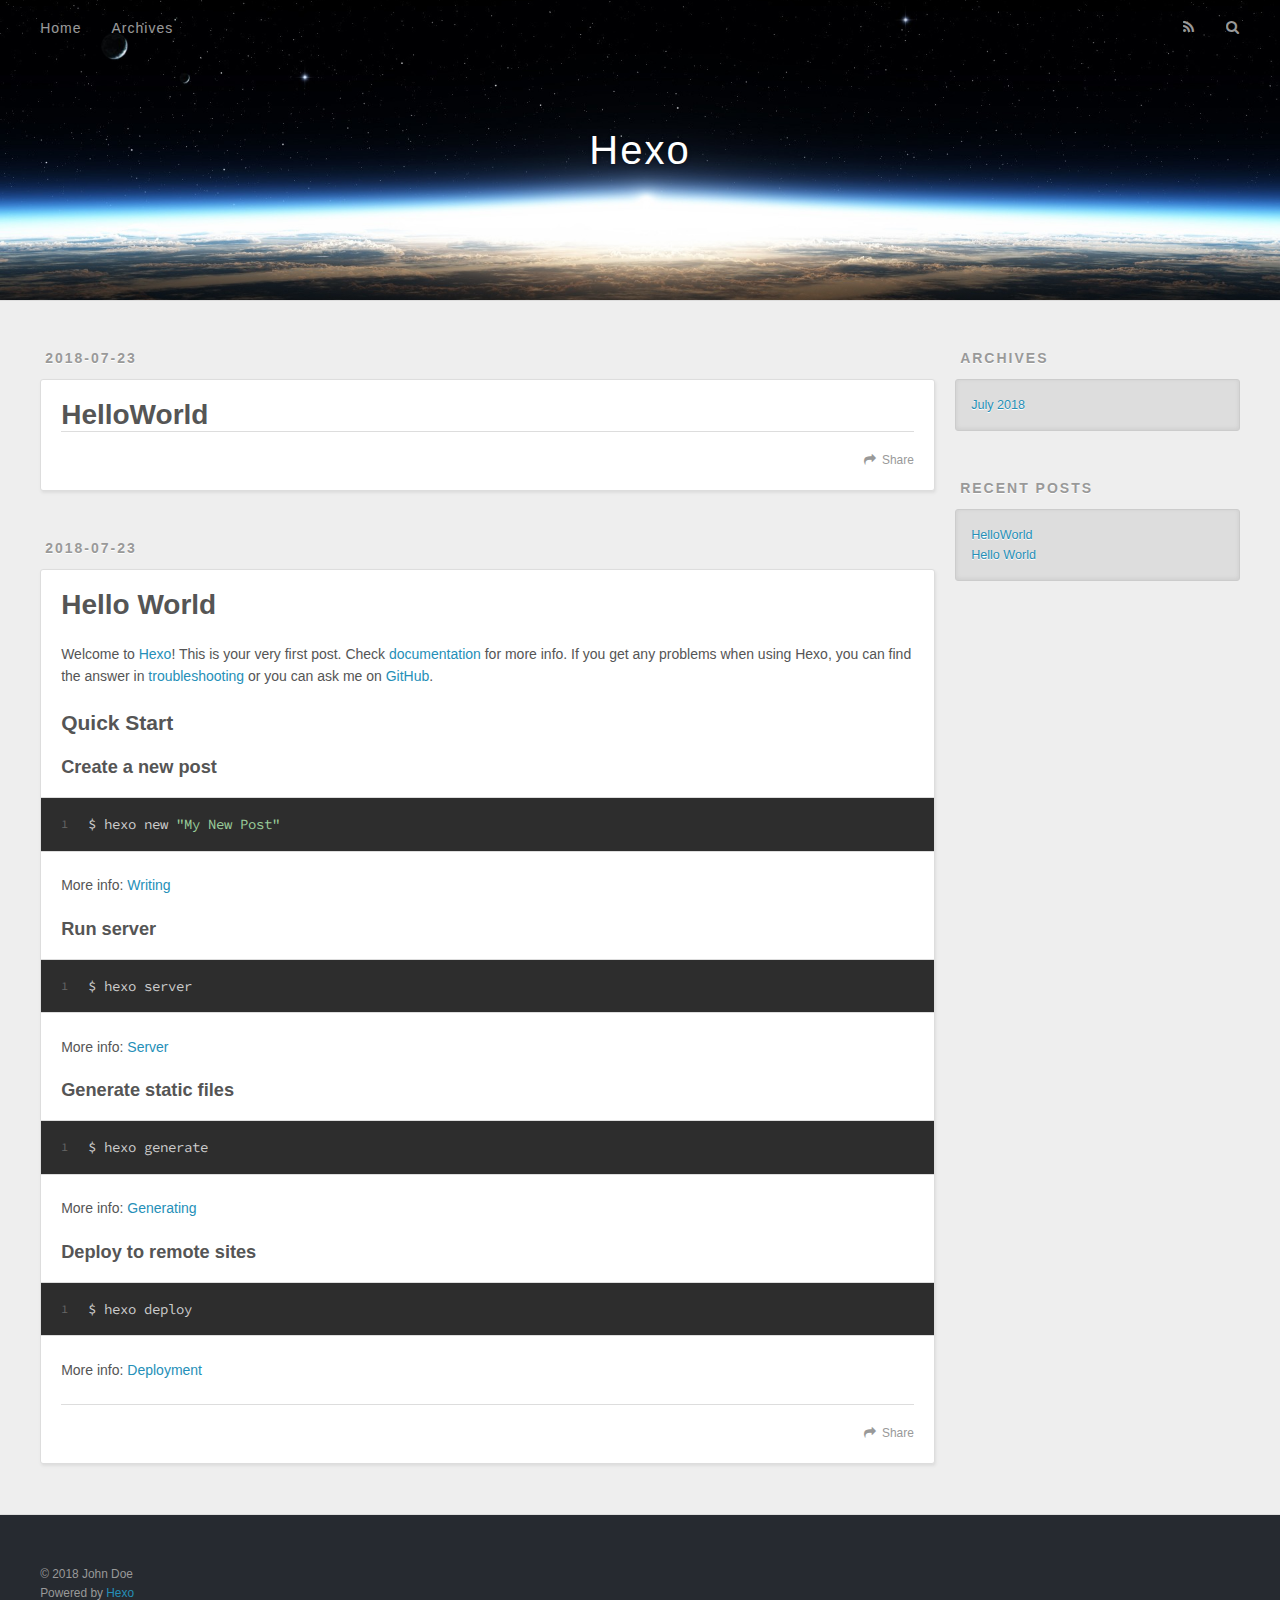
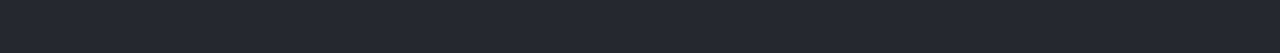
==== commit 616af2f0: "Site updated: 2018-07-24 09:49:18" ====
--- a/index.html
+++ b/index.html
@@ -1,113 +1,12 @@
 <!DOCTYPE html>
-
-
-
-
-
-
-
-
-
-
-
-
-  
-
-
-<html class="theme-next pisces use-motion" lang="zh-Hans">
+<html>
 <head>
-  <meta charset="UTF-8"/>
-<meta http-equiv="X-UA-Compatible" content="IE=edge" />
-<meta name="viewport" content="width=device-width, initial-scale=1, maximum-scale=2"/>
-<meta name="theme-color" content="#222">
-
-
-
-
-
-
-
-
-
-
-
-
-<meta http-equiv="Cache-Control" content="no-transform" />
-<meta http-equiv="Cache-Control" content="no-siteapp" />
-
-
-
-
-
-
-
-
-
-
-
-
-
-
-
-
-
-
-
-
-
-
-<link href="/lib/font-awesome/css/font-awesome.min.css?v=4.6.2" rel="stylesheet" type="text/css" />
-
-<link href="/css/main.css?v=6.3.0" rel="stylesheet" type="text/css" />
-
-
-  <link rel="apple-touch-icon" sizes="180x180" href="/images/apple-touch-icon-next.png?v=6.3.0">
-
-
-  <link rel="icon" type="image/png" sizes="32x32" href="/images/favicon-32x32-next.png?v=6.3.0">
-
-
-  <link rel="icon" type="image/png" sizes="16x16" href="/images/favicon-16x16-next.png?v=6.3.0">
-
-
-  <link rel="mask-icon" href="/images/logo.svg?v=6.3.0" color="#222">
-
-
-
-
-
-
-
-
-
-<script type="text/javascript" id="hexo.configurations">
-  var NexT = window.NexT || {};
-  var CONFIG = {
-    root: '/',
-    scheme: 'Pisces',
-    version: '6.3.0',
-    sidebar: {"position":"left","display":"post","offset":12,"b2t":false,"scrollpercent":false,"onmobile":false},
-    fancybox: false,
-    fastclick: false,
-    lazyload: false,
-    tabs: true,
-    motion: {"enable":true,"async":false,"transition":{"post_block":"fadeIn","post_header":"slideDownIn","post_body":"slideDownIn","coll_header":"slideLeftIn","sidebar":"slideUpIn"}},
-    algolia: {
-      applicationID: '',
-      apiKey: '',
-      indexName: '',
-      hits: {"per_page":10},
-      labels: {"input_placeholder":"Search for Posts","hits_empty":"We didn't find any results for the search: ${query}","hits_stats":"${hits} results found in ${time} ms"}
-    }
-  };
-</script>
-
-
-  
-
-
-
-
+  <meta charset="utf-8">
+  
+
+  
+  <title>Hexo</title>
+  <meta name="viewport" content="width=device-width, initial-scale=1, maximum-scale=1">
   <meta property="og:type" content="website">
 <meta property="og:title" content="Hexo">
 <meta property="og:url" content="http://yoursite.com/index.html">
@@ -115,386 +14,113 @@
 <meta property="og:locale" content="zh-Hans">
 <meta name="twitter:card" content="summary">
 <meta name="twitter:title" content="Hexo">
-
-
-
-
-
-
-  <link rel="canonical" href="http://yoursite.com/"/>
-
-
-
-<script type="text/javascript" id="page.configurations">
-  CONFIG.page = {
-    sidebar: "",
-  };
-</script>
-
-  <title>Hexo</title>
-  
-
-
-
-
-
-
-
-
-
-  <noscript>
-  <style type="text/css">
-    .use-motion .motion-element,
-    .use-motion .brand,
-    .use-motion .menu-item,
-    .sidebar-inner,
-    .use-motion .post-block,
-    .use-motion .pagination,
-    .use-motion .comments,
-    .use-motion .post-header,
-    .use-motion .post-body,
-    .use-motion .collection-title { opacity: initial; }
-
-    .use-motion .logo,
-    .use-motion .site-title,
-    .use-motion .site-subtitle {
-      opacity: initial;
-      top: initial;
-    }
-
-    .use-motion {
-      .logo-line-before i { left: initial; }
-      .logo-line-after i { right: initial; }
-    }
-  </style>
-</noscript>
-
+  
+    <link rel="alternate" href="/atom.xml" title="Hexo" type="application/atom+xml">
+  
+  
+    <link rel="icon" href="/favicon.png">
+  
+  
+    <link href="//fonts.googleapis.com/css?family=Source+Code+Pro" rel="stylesheet" type="text/css">
+  
+  <link rel="stylesheet" href="/css/style.css">
 </head>
 
-<body itemscope itemtype="http://schema.org/WebPage" lang="zh-Hans">
-
-  
-  
-    
-  
-
-  <div class="container sidebar-position-left 
-  page-home">
-    <div class="headband"></div>
-
-    <header id="header" class="header" itemscope itemtype="http://schema.org/WPHeader">
-      <div class="header-inner"><div class="site-brand-wrapper">
-  <div class="site-meta ">
-    
-
-    <div class="custom-logo-site-title">
-      <a href="/" class="brand" rel="start">
-        <span class="logo-line-before"><i></i></span>
-        <span class="site-title">Hexo</span>
-        <span class="logo-line-after"><i></i></span>
-      </a>
-    </div>
-    
-  </div>
-
-  <div class="site-nav-toggle">
-    <button aria-label="Toggle navigation bar">
-      <span class="btn-bar"></span>
-      <span class="btn-bar"></span>
-      <span class="btn-bar"></span>
-    </button>
-  </div>
-</div>
-
-
-
-<nav class="site-nav">
-  
-    <ul id="menu" class="menu">
-      
-        
-        
-        
-          
-          <li class="menu-item menu-item-home menu-item-active">
-    <a href="/" rel="section">
-      <i class="menu-item-icon fa fa-fw fa-home"></i> <br />Home</a>
-  </li>
-        
-        
-        
-          
-          <li class="menu-item menu-item-archives">
-    <a href="/archives/" rel="section">
-      <i class="menu-item-icon fa fa-fw fa-archive"></i> <br />Archives</a>
-  </li>
-
-      
-      
-    </ul>
-  
-
-  
-
-  
-</nav>
-
-
-
-  
-
-
-
-</div>
-    </header>
-
-    
-
-
-    <main id="main" class="main">
-      <div class="main-inner">
-        <div class="content-wrap">
-          
-            
-
-          
-          <div id="content" class="content">
-            
-  <section id="posts" class="posts-expand">
-    
-      
-
-  
-
-  
-  
-  
-
-  
-
-  <article class="post post-type-normal" itemscope itemtype="http://schema.org/Article">
-  
-  
-  
-  <div class="post-block">
-    <link itemprop="mainEntityOfPage" href="http://yoursite.com/2018/07/23/HelloWorld/">
-
-    <span hidden itemprop="author" itemscope itemtype="http://schema.org/Person">
-      <meta itemprop="name" content="John Doe">
-      <meta itemprop="description" content="">
-      <meta itemprop="image" content="/images/avatar.gif">
-    </span>
-
-    <span hidden itemprop="publisher" itemscope itemtype="http://schema.org/Organization">
-      <meta itemprop="name" content="Hexo">
-    </span>
-
-    
-      <header class="post-header">
-
-        
-        
-          <h1 class="post-title" itemprop="name headline">
-                
-                <a class="post-title-link" href="/2018/07/23/HelloWorld/" itemprop="url">
-                  HelloWorld
-                </a>
-              
-            
-          </h1>
-        
-
-        <div class="post-meta">
-          <span class="post-time">
-
-            
-            
-            
-
-            
-              <span class="post-meta-item-icon">
-                <i class="fa fa-calendar-o"></i>
-              </span>
-              
-                <span class="post-meta-item-text">Posted on</span>
-              
-
-              
-                
-              
-
-              <time title="Created: 2018-07-23 22:58:39" itemprop="dateCreated datePublished" datetime="2018-07-23T22:58:39+08:00">2018-07-23</time>
-            
-
-            
-          </span>
-
-          
-
-          
-            
-          
-
-          
-          
-
-          
-
-          
-
-          
-
-        </div>
+<body>
+  <div id="container">
+    <div id="wrap">
+      <header id="header">
+  <div id="banner"></div>
+  <div id="header-outer" class="outer">
+    <div id="header-title" class="inner">
+      <h1 id="logo-wrap">
+        <a href="/" id="logo">Hexo</a>
+      </h1>
+      
+    </div>
+    <div id="header-inner" class="inner">
+      <nav id="main-nav">
+        <a id="main-nav-toggle" class="nav-icon"></a>
+        
+          <a class="main-nav-link" href="/">Home</a>
+        
+          <a class="main-nav-link" href="/archives">Archives</a>
+        
+      </nav>
+      <nav id="sub-nav">
+        
+          <a id="nav-rss-link" class="nav-icon" href="/atom.xml" title="RSS Feed"></a>
+        
+        <a id="nav-search-btn" class="nav-icon" title="Search"></a>
+      </nav>
+      <div id="search-form-wrap">
+        <form action="//google.com/search" method="get" accept-charset="UTF-8" class="search-form"><input type="search" name="q" class="search-form-input" placeholder="Search"><button type="submit" class="search-form-submit">&#xF002;</button><input type="hidden" name="sitesearch" value="http://yoursite.com"></form>
+      </div>
+    </div>
+  </div>
+</header>
+      <div class="outer">
+        <section id="main">
+  
+    <article id="post-HelloWorld" class="article article-type-post" itemscope itemprop="blogPost">
+  <div class="article-meta">
+    <a href="/2018/07/23/HelloWorld/" class="article-date">
+  <time datetime="2018-07-23T14:58:39.000Z" itemprop="datePublished">2018-07-23</time>
+</a>
+    
+  </div>
+  <div class="article-inner">
+    
+    
+      <header class="article-header">
+        
+  
+    <h1 itemprop="name">
+      <a class="article-title" href="/2018/07/23/HelloWorld/">HelloWorld</a>
+    </h1>
+  
+
       </header>
     
-
-    
-    
-    
-    <div class="post-body" itemprop="articleBody">
-
-      
-      
-
-      
-        
-          
-            
-          
-        
-      
-    </div>
-
-    
-
-    
-    
-    
-
-    
-
-    
-
-    
-
-    <footer class="post-footer">
-      
-
-      
-
-      
-
-      
-      
-        <div class="post-eof"></div>
+    <div class="article-entry" itemprop="articleBody">
+      
+        
+      
+    </div>
+    <footer class="article-footer">
+      <a data-url="http://yoursite.com/2018/07/23/HelloWorld/" data-id="cjjyedm8h0000n99gji6lzcka" class="article-share-link">Share</a>
+      
       
     </footer>
   </div>
   
-  
-  
-  </article>
-
-
-    
-      
-
-  
-
-  
-  
-  
-
-  
-
-  <article class="post post-type-normal" itemscope itemtype="http://schema.org/Article">
-  
-  
-  
-  <div class="post-block">
-    <link itemprop="mainEntityOfPage" href="http://yoursite.com/2018/07/23/hello-world/">
-
-    <span hidden itemprop="author" itemscope itemtype="http://schema.org/Person">
-      <meta itemprop="name" content="John Doe">
-      <meta itemprop="description" content="">
-      <meta itemprop="image" content="/images/avatar.gif">
-    </span>
-
-    <span hidden itemprop="publisher" itemscope itemtype="http://schema.org/Organization">
-      <meta itemprop="name" content="Hexo">
-    </span>
-
-    
-      <header class="post-header">
-
-        
-        
-          <h1 class="post-title" itemprop="name headline">
-                
-                <a class="post-title-link" href="/2018/07/23/hello-world/" itemprop="url">
-                  Hello World
-                </a>
-              
-            
-          </h1>
-        
-
-        <div class="post-meta">
-          <span class="post-time">
-
-            
-            
-            
-
-            
-              <span class="post-meta-item-icon">
-                <i class="fa fa-calendar-o"></i>
-              </span>
-              
-                <span class="post-meta-item-text">Posted on</span>
-              
-
-              
-                
-              
-
-              <time title="Created: 2018-07-23 22:23:54" itemprop="dateCreated datePublished" datetime="2018-07-23T22:23:54+08:00">2018-07-23</time>
-            
-
-            
-          </span>
-
-          
-
-          
-            
-          
-
-          
-          
-
-          
-
-          
-
-          
-
-        </div>
+</article>
+
+
+  
+    <article id="post-hello-world" class="article article-type-post" itemscope itemprop="blogPost">
+  <div class="article-meta">
+    <a href="/2018/07/23/hello-world/" class="article-date">
+  <time datetime="2018-07-23T14:23:54.000Z" itemprop="datePublished">2018-07-23</time>
+</a>
+    
+  </div>
+  <div class="article-inner">
+    
+    
+      <header class="article-header">
+        
+  
+    <h1 itemprop="name">
+      <a class="article-title" href="/2018/07/23/hello-world/">Hello World</a>
+    </h1>
+  
+
       </header>
     
-
-    
-    
-    
-    <div class="post-body" itemprop="articleBody">
-
-      
-      
-
-      
-        
-          
-            <p>Welcome to <a href="https://hexo.io/" target="_blank" rel="noopener">Hexo</a>! This is your very first post. Check <a href="https://hexo.io/docs/" target="_blank" rel="noopener">documentation</a> for more info. If you get any problems when using Hexo, you can find the answer in <a href="https://hexo.io/docs/troubleshooting.html" target="_blank" rel="noopener">troubleshooting</a> or you can ask me on <a href="https://github.com/hexojs/hexo/issues" target="_blank" rel="noopener">GitHub</a>.</p>
+    <div class="article-entry" itemprop="articleBody">
+      
+        <p>Welcome to <a href="https://hexo.io/" target="_blank" rel="noopener">Hexo</a>! This is your very first post. Check <a href="https://hexo.io/docs/" target="_blank" rel="noopener">documentation</a> for more info. If you get any problems when using Hexo, you can find the answer in <a href="https://hexo.io/docs/troubleshooting.html" target="_blank" rel="noopener">troubleshooting</a> or you can ask me on <a href="https://github.com/hexojs/hexo/issues" target="_blank" rel="noopener">GitHub</a>.</p>
 <h2 id="Quick-Start"><a href="#Quick-Start" class="headerlink" title="Quick Start"></a>Quick Start</h2><h3 id="Create-a-new-post"><a href="#Create-a-new-post" class="headerlink" title="Create a new post"></a>Create a new post</h3><figure class="highlight bash"><table><tr><td class="gutter"><pre><span class="line">1</span><br></pre></td><td class="code"><pre><span class="line">$ hexo new <span class="string">"My New Post"</span></span><br></pre></td></tr></table></figure>
 <p>More info: <a href="https://hexo.io/docs/writing.html" target="_blank" rel="noopener">Writing</a></p>
 <h3 id="Run-server"><a href="#Run-server" class="headerlink" title="Run server"></a>Run server</h3><figure class="highlight bash"><table><tr><td class="gutter"><pre><span class="line">1</span><br></pre></td><td class="code"><pre><span class="line">$ hexo server</span><br></pre></td></tr></table></figure>
@@ -504,302 +130,95 @@
 <h3 id="Deploy-to-remote-sites"><a href="#Deploy-to-remote-sites" class="headerlink" title="Deploy to remote sites"></a>Deploy to remote sites</h3><figure class="highlight bash"><table><tr><td class="gutter"><pre><span class="line">1</span><br></pre></td><td class="code"><pre><span class="line">$ hexo deploy</span><br></pre></td></tr></table></figure>
 <p>More info: <a href="https://hexo.io/docs/deployment.html" target="_blank" rel="noopener">Deployment</a></p>
 
-          
-        
-      
-    </div>
-
-    
-
-    
-    
-    
-
-    
-
-    
-
-    
-
-    <footer class="post-footer">
-      
-
-      
-
-      
-
-      
-      
-        <div class="post-eof"></div>
+      
+    </div>
+    <footer class="article-footer">
+      <a data-url="http://yoursite.com/2018/07/23/hello-world/" data-id="cjjyedm8m0001n99ggbpax5gi" class="article-share-link">Share</a>
+      
       
     </footer>
   </div>
   
-  
-  
-  </article>
-
-
-    
-  </section>
-
-  
-
-
-          </div>
-          
-
-        </div>
-        
-          
-  
-  <div class="sidebar-toggle">
-    <div class="sidebar-toggle-line-wrap">
-      <span class="sidebar-toggle-line sidebar-toggle-line-first"></span>
-      <span class="sidebar-toggle-line sidebar-toggle-line-middle"></span>
-      <span class="sidebar-toggle-line sidebar-toggle-line-last"></span>
-    </div>
-  </div>
-
-  <aside id="sidebar" class="sidebar">
-    
-    <div class="sidebar-inner">
-
-      
-
-      
-
-      <section class="site-overview-wrap sidebar-panel sidebar-panel-active">
-        <div class="site-overview">
-          <div class="site-author motion-element" itemprop="author" itemscope itemtype="http://schema.org/Person">
-            
-              <p class="site-author-name" itemprop="name">John Doe</p>
-              <p class="site-description motion-element" itemprop="description"></p>
-          </div>
-
-          
-            <nav class="site-state motion-element">
-              
-                <div class="site-state-item site-state-posts">
-                
-                  <a href="/archives/">
-                
-                    <span class="site-state-item-count">2</span>
-                    <span class="site-state-item-name">posts</span>
-                  </a>
-                </div>
-              
-
-              
-
-              
-            </nav>
-          
-
-          
-
-          
-
-          
-          
-
-          
-          
-
-          
-            
-          
-          
-
-        </div>
-      </section>
-
-      
-
-      
-
-    </div>
-  </aside>
-
-
+</article>
+
+
+  
+
+
+</section>
+        
+          <aside id="sidebar">
+  
+    
+
+  
+    
+
+  
+    
+  
+    
+  <div class="widget-wrap">
+    <h3 class="widget-title">Archives</h3>
+    <div class="widget">
+      <ul class="archive-list"><li class="archive-list-item"><a class="archive-list-link" href="/archives/2018/07/">July 2018</a></li></ul>
+    </div>
+  </div>
+
+
+  
+    
+  <div class="widget-wrap">
+    <h3 class="widget-title">Recent Posts</h3>
+    <div class="widget">
+      <ul>
+        
+          <li>
+            <a href="/2018/07/23/HelloWorld/">HelloWorld</a>
+          </li>
+        
+          <li>
+            <a href="/2018/07/23/hello-world/">Hello World</a>
+          </li>
+        
+      </ul>
+    </div>
+  </div>
+
+  
+</aside>
         
       </div>
-    </main>
-
-    <footer id="footer" class="footer">
-      <div class="footer-inner">
-        <div class="copyright">&copy; <span itemprop="copyrightYear">2018</span>
-  <span class="with-love" id="animate">
-    <i class="fa fa-user"></i>
-  </span>
-  <span class="author" itemprop="copyrightHolder">John Doe</span>
-
-  
-
-  
-</div>
-
-
-
-
-  <div class="powered-by">Powered by <a class="theme-link" target="_blank" href="https://hexo.io">Hexo</a> v3.7.1</div>
-
-
-
-  <span class="post-meta-divider">|</span>
-
-
-
-  <div class="theme-info">Theme &mdash; <a class="theme-link" target="_blank" href="https://theme-next.org">NexT.Pisces</a> v6.3.0</div>
-
-
-
-
-        
-
-
-
-
-
-
-
-
-        
-      </div>
-    </footer>
-
-    
-      <div class="back-to-top">
-        <i class="fa fa-arrow-up"></i>
-        
-      </div>
-    
-
-    
-	
-    
-
-    
-  </div>
-
-  
-
-<script type="text/javascript">
-  if (Object.prototype.toString.call(window.Promise) !== '[object Function]') {
-    window.Promise = null;
-  }
-</script>
-
-
-
-
-
-
-
-
-
-
-
-
-
-
-
-
-
-
-
-
-
-
-
-
-
-
-  
-  
-    <script type="text/javascript" src="/lib/jquery/index.js?v=2.1.3"></script>
-  
-
-  
-  
-    <script type="text/javascript" src="/lib/velocity/velocity.min.js?v=1.2.1"></script>
-  
-
-  
-  
-    <script type="text/javascript" src="/lib/velocity/velocity.ui.min.js?v=1.2.1"></script>
-  
-
-
-  
-
-
-  <script type="text/javascript" src="/js/src/utils.js?v=6.3.0"></script>
-
-  <script type="text/javascript" src="/js/src/motion.js?v=6.3.0"></script>
-
-
-
-  
-  
-
-
-  <script type="text/javascript" src="/js/src/affix.js?v=6.3.0"></script>
-
-  <script type="text/javascript" src="/js/src/schemes/pisces.js?v=6.3.0"></script>
-
-
-
-  
-
-  
-
-
-  <script type="text/javascript" src="/js/src/bootstrap.js?v=6.3.0"></script>
-
-
-
-  
-
-
-
-  
-
-
-
-
-
-
-
-
-
-
-  
-
-
-
-
-
-  
-
-  
-
-  
-
-  
-
-  
-  
-
-  
-
-  
-
-  
-
-  
-
-  
-
+      <footer id="footer">
+  
+  <div class="outer">
+    <div id="footer-info" class="inner">
+      &copy; 2018 John Doe<br>
+      Powered by <a href="http://hexo.io/" target="_blank">Hexo</a>
+    </div>
+  </div>
+</footer>
+    </div>
+    <nav id="mobile-nav">
+  
+    <a href="/" class="mobile-nav-link">Home</a>
+  
+    <a href="/archives" class="mobile-nav-link">Archives</a>
+  
+</nav>
+    
+
+<script src="//ajax.googleapis.com/ajax/libs/jquery/2.0.3/jquery.min.js"></script>
+
+
+  <link rel="stylesheet" href="/fancybox/jquery.fancybox.css">
+  <script src="/fancybox/jquery.fancybox.pack.js"></script>
+
+
+<script src="/js/script.js"></script>
+
+
+
+  </div>
 </body>
-</html>
+</html>--- a/css/style.css
+++ b/css/style.css
@@ -0,0 +1,1374 @@
+body {
+  width: 100%;
+}
+body:before,
+body:after {
+  content: "";
+  display: table;
+}
+body:after {
+  clear: both;
+}
+html,
+body,
+div,
+span,
+applet,
+object,
+iframe,
+h1,
+h2,
+h3,
+h4,
+h5,
+h6,
+p,
+blockquote,
+pre,
+a,
+abbr,
+acronym,
+address,
+big,
+cite,
+code,
+del,
+dfn,
+em,
+img,
+ins,
+kbd,
+q,
+s,
+samp,
+small,
+strike,
+strong,
+sub,
+sup,
+tt,
+var,
+dl,
+dt,
+dd,
+ol,
+ul,
+li,
+fieldset,
+form,
+label,
+legend,
+table,
+caption,
+tbody,
+tfoot,
+thead,
+tr,
+th,
+td {
+  margin: 0;
+  padding: 0;
+  border: 0;
+  outline: 0;
+  font-weight: inherit;
+  font-style: inherit;
+  font-family: inherit;
+  font-size: 100%;
+  vertical-align: baseline;
+}
+body {
+  line-height: 1;
+  color: #000;
+  background: #fff;
+}
+ol,
+ul {
+  list-style: none;
+}
+table {
+  border-collapse: separate;
+  border-spacing: 0;
+  vertical-align: middle;
+}
+caption,
+th,
+td {
+  text-align: left;
+  font-weight: normal;
+  vertical-align: middle;
+}
+a img {
+  border: none;
+}
+input,
+button {
+  margin: 0;
+  padding: 0;
+}
+input::-moz-focus-inner,
+button::-moz-focus-inner {
+  border: 0;
+  padding: 0;
+}
+@font-face {
+  font-family: FontAwesome;
+  font-style: normal;
+  font-weight: normal;
+  src: url("fonts/fontawesome-webfont.eot?v=#4.0.3");
+  src: url("fonts/fontawesome-webfont.eot?#iefix&v=#4.0.3") format("embedded-opentype"), url("fonts/fontawesome-webfont.woff?v=#4.0.3") format("woff"), url("fonts/fontawesome-webfont.ttf?v=#4.0.3") format("truetype"), url("fonts/fontawesome-webfont.svg#fontawesomeregular?v=#4.0.3") format("svg");
+}
+html,
+body,
+#container {
+  height: 100%;
+}
+body {
+  background: #eee;
+  font: 14px -apple-system, BlinkMacSystemFont, "Segoe UI", "Roboto", "Oxygen", "Ubuntu", "Cantarell", "Fira Sans", "Droid Sans", "Helvetica Neue", sans-serif;
+  -webkit-text-size-adjust: 100%;
+}
+.outer {
+  max-width: 1220px;
+  margin: 0 auto;
+  padding: 0 20px;
+}
+.outer:before,
+.outer:after {
+  content: "";
+  display: table;
+}
+.outer:after {
+  clear: both;
+}
+.inner {
+  display: inline;
+  float: left;
+  width: 98.33333333333333%;
+  margin: 0 0.833333333333333%;
+}
+.left,
+.alignleft {
+  float: left;
+}
+.right,
+.alignright {
+  float: right;
+}
+.clear {
+  clear: both;
+}
+#container {
+  position: relative;
+}
+.mobile-nav-on {
+  overflow: hidden;
+}
+#wrap {
+  height: 100%;
+  width: 100%;
+  position: absolute;
+  top: 0;
+  left: 0;
+  -webkit-transition: 0.2s ease-out;
+  -moz-transition: 0.2s ease-out;
+  -ms-transition: 0.2s ease-out;
+  transition: 0.2s ease-out;
+  z-index: 1;
+  background: #eee;
+}
+.mobile-nav-on #wrap {
+  left: 280px;
+}
+@media screen and (min-width: 768px) {
+  #main {
+    display: inline;
+    float: left;
+    width: 73.33333333333333%;
+    margin: 0 0.833333333333333%;
+  }
+}
+.article-date,
+.article-category-link,
+.archive-year,
+.widget-title {
+  text-decoration: none;
+  text-transform: uppercase;
+  letter-spacing: 2px;
+  color: #999;
+  margin-bottom: 1em;
+  margin-left: 5px;
+  line-height: 1em;
+  text-shadow: 0 1px #fff;
+  font-weight: bold;
+}
+.article-inner,
+.archive-article-inner {
+  background: #fff;
+  -webkit-box-shadow: 1px 2px 3px #ddd;
+  box-shadow: 1px 2px 3px #ddd;
+  border: 1px solid #ddd;
+  border-radius: 3px;
+}
+.article-entry h1,
+.widget h1 {
+  font-size: 2em;
+}
+.article-entry h2,
+.widget h2 {
+  font-size: 1.5em;
+}
+.article-entry h3,
+.widget h3 {
+  font-size: 1.3em;
+}
+.article-entry h4,
+.widget h4 {
+  font-size: 1.2em;
+}
+.article-entry h5,
+.widget h5 {
+  font-size: 1em;
+}
+.article-entry h6,
+.widget h6 {
+  font-size: 1em;
+  color: #999;
+}
+.article-entry hr,
+.widget hr {
+  border: 1px dashed #ddd;
+}
+.article-entry strong,
+.widget strong {
+  font-weight: bold;
+}
+.article-entry em,
+.widget em,
+.article-entry cite,
+.widget cite {
+  font-style: italic;
+}
+.article-entry sup,
+.widget sup,
+.article-entry sub,
+.widget sub {
+  font-size: 0.75em;
+  line-height: 0;
+  position: relative;
+  vertical-align: baseline;
+}
+.article-entry sup,
+.widget sup {
+  top: -0.5em;
+}
+.article-entry sub,
+.widget sub {
+  bottom: -0.2em;
+}
+.article-entry small,
+.widget small {
+  font-size: 0.85em;
+}
+.article-entry acronym,
+.widget acronym,
+.article-entry abbr,
+.widget abbr {
+  border-bottom: 1px dotted;
+}
+.article-entry ul,
+.widget ul,
+.article-entry ol,
+.widget ol,
+.article-entry dl,
+.widget dl {
+  margin: 0 20px;
+  line-height: 1.6em;
+}
+.article-entry ul ul,
+.widget ul ul,
+.article-entry ol ul,
+.widget ol ul,
+.article-entry ul ol,
+.widget ul ol,
+.article-entry ol ol,
+.widget ol ol {
+  margin-top: 0;
+  margin-bottom: 0;
+}
+.article-entry ul,
+.widget ul {
+  list-style: disc;
+}
+.article-entry ol,
+.widget ol {
+  list-style: decimal;
+}
+.article-entry dt,
+.widget dt {
+  font-weight: bold;
+}
+#header {
+  height: 300px;
+  position: relative;
+  border-bottom: 1px solid #ddd;
+}
+#header:before,
+#header:after {
+  content: "";
+  position: absolute;
+  left: 0;
+  right: 0;
+  height: 40px;
+}
+#header:before {
+  top: 0;
+  background: -webkit-linear-gradient(rgba(0,0,0,0.2), transparent);
+  background: -moz-linear-gradient(rgba(0,0,0,0.2), transparent);
+  background: -ms-linear-gradient(rgba(0,0,0,0.2), transparent);
+  background: linear-gradient(rgba(0,0,0,0.2), transparent);
+}
+#header:after {
+  bottom: 0;
+  background: -webkit-linear-gradient(transparent, rgba(0,0,0,0.2));
+  background: -moz-linear-gradient(transparent, rgba(0,0,0,0.2));
+  background: -ms-linear-gradient(transparent, rgba(0,0,0,0.2));
+  background: linear-gradient(transparent, rgba(0,0,0,0.2));
+}
+#header-outer {
+  height: 100%;
+  position: relative;
+}
+#header-inner {
+  position: relative;
+  overflow: hidden;
+}
+#banner {
+  position: absolute;
+  top: 0;
+  left: 0;
+  width: 100%;
+  height: 100%;
+  background: url("images/banner.jpg") center #000;
+  -webkit-background-size: cover;
+  -moz-background-size: cover;
+  background-size: cover;
+  z-index: -1;
+}
+#header-title {
+  text-align: center;
+  height: 40px;
+  position: absolute;
+  top: 50%;
+  left: 0;
+  margin-top: -20px;
+}
+#logo,
+#subtitle {
+  text-decoration: none;
+  color: #fff;
+  font-weight: 300;
+  text-shadow: 0 1px 4px rgba(0,0,0,0.3);
+}
+#logo {
+  font-size: 40px;
+  line-height: 40px;
+  letter-spacing: 2px;
+}
+#subtitle {
+  font-size: 16px;
+  line-height: 16px;
+  letter-spacing: 1px;
+}
+#subtitle-wrap {
+  margin-top: 16px;
+}
+#main-nav {
+  float: left;
+  margin-left: -15px;
+}
+.nav-icon,
+.main-nav-link {
+  float: left;
+  color: #fff;
+  opacity: 0.6;
+  text-decoration: none;
+  text-shadow: 0 1px rgba(0,0,0,0.2);
+  -webkit-transition: opacity 0.2s;
+  -moz-transition: opacity 0.2s;
+  -ms-transition: opacity 0.2s;
+  transition: opacity 0.2s;
+  display: block;
+  padding: 20px 15px;
+}
+.nav-icon:hover,
+.main-nav-link:hover {
+  opacity: 1;
+}
+.nav-icon {
+  font-family: FontAwesome;
+  text-align: center;
+  font-size: 14px;
+  width: 14px;
+  height: 14px;
+  padding: 20px 15px;
+  position: relative;
+  cursor: pointer;
+}
+.main-nav-link {
+  font-weight: 300;
+  letter-spacing: 1px;
+}
+@media screen and (max-width: 479px) {
+  .main-nav-link {
+    display: none;
+  }
+}
+#main-nav-toggle {
+  display: none;
+}
+#main-nav-toggle:before {
+  content: "\f0c9";
+}
+@media screen and (max-width: 479px) {
+  #main-nav-toggle {
+    display: block;
+  }
+}
+#sub-nav {
+  float: right;
+  margin-right: -15px;
+}
+#nav-rss-link:before {
+  content: "\f09e";
+}
+#nav-search-btn:before {
+  content: "\f002";
+}
+#search-form-wrap {
+  position: absolute;
+  top: 15px;
+  width: 150px;
+  height: 30px;
+  right: -150px;
+  opacity: 0;
+  -webkit-transition: 0.2s ease-out;
+  -moz-transition: 0.2s ease-out;
+  -ms-transition: 0.2s ease-out;
+  transition: 0.2s ease-out;
+}
+#search-form-wrap.on {
+  opacity: 1;
+  right: 0;
+}
+@media screen and (max-width: 479px) {
+  #search-form-wrap {
+    width: 100%;
+    right: -100%;
+  }
+}
+.search-form {
+  position: absolute;
+  top: 0;
+  left: 0;
+  right: 0;
+  background: #fff;
+  padding: 5px 15px;
+  border-radius: 15px;
+  -webkit-box-shadow: 0 0 10px rgba(0,0,0,0.3);
+  box-shadow: 0 0 10px rgba(0,0,0,0.3);
+}
+.search-form-input {
+  border: none;
+  background: none;
+  color: #555;
+  width: 100%;
+  font: 13px -apple-system, BlinkMacSystemFont, "Segoe UI", "Roboto", "Oxygen", "Ubuntu", "Cantarell", "Fira Sans", "Droid Sans", "Helvetica Neue", sans-serif;
+  outline: none;
+}
+.search-form-input::-webkit-search-results-decoration,
+.search-form-input::-webkit-search-cancel-button {
+  -webkit-appearance: none;
+}
+.search-form-submit {
+  position: absolute;
+  top: 50%;
+  right: 10px;
+  margin-top: -7px;
+  font: 13px FontAwesome;
+  border: none;
+  background: none;
+  color: #bbb;
+  cursor: pointer;
+}
+.search-form-submit:hover,
+.search-form-submit:focus {
+  color: #777;
+}
+.article {
+  margin: 50px 0;
+}
+.article-inner {
+  overflow: hidden;
+}
+.article-meta:before,
+.article-meta:after {
+  content: "";
+  display: table;
+}
+.article-meta:after {
+  clear: both;
+}
+.article-date {
+  float: left;
+}
+.article-category {
+  float: left;
+  line-height: 1em;
+  color: #ccc;
+  text-shadow: 0 1px #fff;
+  margin-left: 8px;
+}
+.article-category:before {
+  content: "\2022";
+}
+.article-category-link {
+  margin: 0 12px 1em;
+}
+.article-header {
+  padding: 20px 20px 0;
+}
+.article-title {
+  text-decoration: none;
+  font-size: 2em;
+  font-weight: bold;
+  color: #555;
+  line-height: 1.1em;
+  -webkit-transition: color 0.2s;
+  -moz-transition: color 0.2s;
+  -ms-transition: color 0.2s;
+  transition: color 0.2s;
+}
+a.article-title:hover {
+  color: #258fb8;
+}
+.article-entry {
+  color: #555;
+  padding: 0 20px;
+}
+.article-entry:before,
+.article-entry:after {
+  content: "";
+  display: table;
+}
+.article-entry:after {
+  clear: both;
+}
+.article-entry p,
+.article-entry table {
+  line-height: 1.6em;
+  margin: 1.6em 0;
+}
+.article-entry h1,
+.article-entry h2,
+.article-entry h3,
+.article-entry h4,
+.article-entry h5,
+.article-entry h6 {
+  font-weight: bold;
+}
+.article-entry h1,
+.article-entry h2,
+.article-entry h3,
+.article-entry h4,
+.article-entry h5,
+.article-entry h6 {
+  line-height: 1.1em;
+  margin: 1.1em 0;
+}
+.article-entry a {
+  color: #258fb8;
+  text-decoration: none;
+}
+.article-entry a:hover {
+  text-decoration: underline;
+}
+.article-entry ul,
+.article-entry ol,
+.article-entry dl {
+  margin-top: 1.6em;
+  margin-bottom: 1.6em;
+}
+.article-entry img,
+.article-entry video {
+  max-width: 100%;
+  height: auto;
+  display: block;
+  margin: auto;
+}
+.article-entry iframe {
+  border: none;
+}
+.article-entry table {
+  width: 100%;
+  border-collapse: collapse;
+  border-spacing: 0;
+}
+.article-entry th {
+  font-weight: bold;
+  border-bottom: 3px solid #ddd;
+  padding-bottom: 0.5em;
+}
+.article-entry td {
+  border-bottom: 1px solid #ddd;
+  padding: 10px 0;
+}
+.article-entry blockquote {
+  font-family: Georgia, "Times New Roman", serif;
+  font-size: 1.4em;
+  margin: 1.6em 20px;
+  text-align: center;
+}
+.article-entry blockquote footer {
+  font-size: 14px;
+  margin: 1.6em 0;
+  font-family: -apple-system, BlinkMacSystemFont, "Segoe UI", "Roboto", "Oxygen", "Ubuntu", "Cantarell", "Fira Sans", "Droid Sans", "Helvetica Neue", sans-serif;
+}
+.article-entry blockquote footer cite:before {
+  content: "—";
+  padding: 0 0.5em;
+}
+.article-entry .pullquote {
+  text-align: left;
+  width: 45%;
+  margin: 0;
+}
+.article-entry .pullquote.left {
+  margin-left: 0.5em;
+  margin-right: 1em;
+}
+.article-entry .pullquote.right {
+  margin-right: 0.5em;
+  margin-left: 1em;
+}
+.article-entry .caption {
+  color: #999;
+  display: block;
+  font-size: 0.9em;
+  margin-top: 0.5em;
+  position: relative;
+  text-align: center;
+}
+.article-entry .video-container {
+  position: relative;
+  padding-top: 56.25%;
+  height: 0;
+  overflow: hidden;
+}
+.article-entry .video-container iframe,
+.article-entry .video-container object,
+.article-entry .video-container embed {
+  position: absolute;
+  top: 0;
+  left: 0;
+  width: 100%;
+  height: 100%;
+  margin-top: 0;
+}
+.article-more-link a {
+  display: inline-block;
+  line-height: 1em;
+  padding: 6px 15px;
+  border-radius: 15px;
+  background: #eee;
+  color: #999;
+  text-shadow: 0 1px #fff;
+  text-decoration: none;
+}
+.article-more-link a:hover {
+  background: #258fb8;
+  color: #fff;
+  text-decoration: none;
+  text-shadow: 0 1px #1e7293;
+}
+.article-footer {
+  font-size: 0.85em;
+  line-height: 1.6em;
+  border-top: 1px solid #ddd;
+  padding-top: 1.6em;
+  margin: 0 20px 20px;
+}
+.article-footer:before,
+.article-footer:after {
+  content: "";
+  display: table;
+}
+.article-footer:after {
+  clear: both;
+}
+.article-footer a {
+  color: #999;
+  text-decoration: none;
+}
+.article-footer a:hover {
+  color: #555;
+}
+.article-tag-list-item {
+  float: left;
+  margin-right: 10px;
+}
+.article-tag-list-link:before {
+  content: "#";
+}
+.article-comment-link {
+  float: right;
+}
+.article-comment-link:before {
+  content: "\f075";
+  font-family: FontAwesome;
+  padding-right: 8px;
+}
+.article-share-link {
+  cursor: pointer;
+  float: right;
+  margin-left: 20px;
+}
+.article-share-link:before {
+  content: "\f064";
+  font-family: FontAwesome;
+  padding-right: 6px;
+}
+#article-nav {
+  position: relative;
+}
+#article-nav:before,
+#article-nav:after {
+  content: "";
+  display: table;
+}
+#article-nav:after {
+  clear: both;
+}
+@media screen and (min-width: 768px) {
+  #article-nav {
+    margin: 50px 0;
+  }
+  #article-nav:before {
+    width: 8px;
+    height: 8px;
+    position: absolute;
+    top: 50%;
+    left: 50%;
+    margin-top: -4px;
+    margin-left: -4px;
+    content: "";
+    border-radius: 50%;
+    background: #ddd;
+    -webkit-box-shadow: 0 1px 2px #fff;
+    box-shadow: 0 1px 2px #fff;
+  }
+}
+.article-nav-link-wrap {
+  text-decoration: none;
+  text-shadow: 0 1px #fff;
+  color: #999;
+  -webkit-box-sizing: border-box;
+  -moz-box-sizing: border-box;
+  box-sizing: border-box;
+  margin-top: 50px;
+  text-align: center;
+  display: block;
+}
+.article-nav-link-wrap:hover {
+  color: #555;
+}
+@media screen and (min-width: 768px) {
+  .article-nav-link-wrap {
+    width: 50%;
+    margin-top: 0;
+  }
+}
+@media screen and (min-width: 768px) {
+  #article-nav-newer {
+    float: left;
+    text-align: right;
+    padding-right: 20px;
+  }
+}
+@media screen and (min-width: 768px) {
+  #article-nav-older {
+    float: right;
+    text-align: left;
+    padding-left: 20px;
+  }
+}
+.article-nav-caption {
+  text-transform: uppercase;
+  letter-spacing: 2px;
+  color: #ddd;
+  line-height: 1em;
+  font-weight: bold;
+}
+#article-nav-newer .article-nav-caption {
+  margin-right: -2px;
+}
+.article-nav-title {
+  font-size: 0.85em;
+  line-height: 1.6em;
+  margin-top: 0.5em;
+}
+.article-share-box {
+  position: absolute;
+  display: none;
+  background: #fff;
+  -webkit-box-shadow: 1px 2px 10px rgba(0,0,0,0.2);
+  box-shadow: 1px 2px 10px rgba(0,0,0,0.2);
+  border-radius: 3px;
+  margin-left: -145px;
+  overflow: hidden;
+  z-index: 1;
+}
+.article-share-box.on {
+  display: block;
+}
+.article-share-input {
+  width: 100%;
+  background: none;
+  -webkit-box-sizing: border-box;
+  -moz-box-sizing: border-box;
+  box-sizing: border-box;
+  font: 14px -apple-system, BlinkMacSystemFont, "Segoe UI", "Roboto", "Oxygen", "Ubuntu", "Cantarell", "Fira Sans", "Droid Sans", "Helvetica Neue", sans-serif;
+  padding: 0 15px;
+  color: #555;
+  outline: none;
+  border: 1px solid #ddd;
+  border-radius: 3px 3px 0 0;
+  height: 36px;
+  line-height: 36px;
+}
+.article-share-links {
+  background: #eee;
+}
+.article-share-links:before,
+.article-share-links:after {
+  content: "";
+  display: table;
+}
+.article-share-links:after {
+  clear: both;
+}
+.article-share-twitter,
+.article-share-facebook,
+.article-share-pinterest,
+.article-share-google {
+  width: 50px;
+  height: 36px;
+  display: block;
+  float: left;
+  position: relative;
+  color: #999;
+  text-shadow: 0 1px #fff;
+}
+.article-share-twitter:before,
+.article-share-facebook:before,
+.article-share-pinterest:before,
+.article-share-google:before {
+  font-size: 20px;
+  font-family: FontAwesome;
+  width: 20px;
+  height: 20px;
+  position: absolute;
+  top: 50%;
+  left: 50%;
+  margin-top: -10px;
+  margin-left: -10px;
+  text-align: center;
+}
+.article-share-twitter:hover,
+.article-share-facebook:hover,
+.article-share-pinterest:hover,
+.article-share-google:hover {
+  color: #fff;
+}
+.article-share-twitter:before {
+  content: "\f099";
+}
+.article-share-twitter:hover {
+  background: #00aced;
+  text-shadow: 0 1px #008abe;
+}
+.article-share-facebook:before {
+  content: "\f09a";
+}
+.article-share-facebook:hover {
+  background: #3b5998;
+  text-shadow: 0 1px #2f477a;
+}
+.article-share-pinterest:before {
+  content: "\f0d2";
+}
+.article-share-pinterest:hover {
+  background: #cb2027;
+  text-shadow: 0 1px #a21a1f;
+}
+.article-share-google:before {
+  content: "\f0d5";
+}
+.article-share-google:hover {
+  background: #dd4b39;
+  text-shadow: 0 1px #be3221;
+}
+.article-gallery {
+  background: #000;
+  position: relative;
+}
+.article-gallery-photos {
+  position: relative;
+  overflow: hidden;
+}
+.article-gallery-img {
+  display: none;
+  max-width: 100%;
+}
+.article-gallery-img:first-child {
+  display: block;
+}
+.article-gallery-img.loaded {
+  position: absolute;
+  display: block;
+}
+.article-gallery-img img {
+  display: block;
+  max-width: 100%;
+  margin: 0 auto;
+}
+#comments {
+  background: #fff;
+  -webkit-box-shadow: 1px 2px 3px #ddd;
+  box-shadow: 1px 2px 3px #ddd;
+  padding: 20px;
+  border: 1px solid #ddd;
+  border-radius: 3px;
+  margin: 50px 0;
+}
+#comments a {
+  color: #258fb8;
+}
+.archives-wrap {
+  margin: 50px 0;
+}
+.archives:before,
+.archives:after {
+  content: "";
+  display: table;
+}
+.archives:after {
+  clear: both;
+}
+.archive-year-wrap {
+  margin-bottom: 1em;
+}
+.archives {
+  -webkit-column-gap: 10px;
+  -moz-column-gap: 10px;
+  column-gap: 10px;
+}
+@media screen and (min-width: 480px) and (max-width: 767px) {
+  .archives {
+    -webkit-column-count: 2;
+    -moz-column-count: 2;
+    column-count: 2;
+  }
+}
+@media screen and (min-width: 768px) {
+  .archives {
+    -webkit-column-count: 3;
+    -moz-column-count: 3;
+    column-count: 3;
+  }
+}
+.archive-article {
+  -webkit-column-break-inside: avoid;
+  page-break-inside: avoid;
+  overflow: hidden;
+  break-inside: avoid-column;
+}
+.archive-article-inner {
+  padding: 10px;
+  margin-bottom: 15px;
+}
+.archive-article-title {
+  text-decoration: none;
+  font-weight: bold;
+  color: #555;
+  -webkit-transition: color 0.2s;
+  -moz-transition: color 0.2s;
+  -ms-transition: color 0.2s;
+  transition: color 0.2s;
+  line-height: 1.6em;
+}
+.archive-article-title:hover {
+  color: #258fb8;
+}
+.archive-article-footer {
+  margin-top: 1em;
+}
+.archive-article-date {
+  color: #999;
+  text-decoration: none;
+  font-size: 0.85em;
+  line-height: 1em;
+  margin-bottom: 0.5em;
+  display: block;
+}
+#page-nav {
+  margin: 50px auto;
+  background: #fff;
+  -webkit-box-shadow: 1px 2px 3px #ddd;
+  box-shadow: 1px 2px 3px #ddd;
+  border: 1px solid #ddd;
+  border-radius: 3px;
+  text-align: center;
+  color: #999;
+  overflow: hidden;
+}
+#page-nav:before,
+#page-nav:after {
+  content: "";
+  display: table;
+}
+#page-nav:after {
+  clear: both;
+}
+#page-nav a,
+#page-nav span {
+  padding: 10px 20px;
+  line-height: 1;
+  height: 2ex;
+}
+#page-nav a {
+  color: #999;
+  text-decoration: none;
+}
+#page-nav a:hover {
+  background: #999;
+  color: #fff;
+}
+#page-nav .prev {
+  float: left;
+}
+#page-nav .next {
+  float: right;
+}
+#page-nav .page-number {
+  display: inline-block;
+}
+@media screen and (max-width: 479px) {
+  #page-nav .page-number {
+    display: none;
+  }
+}
+#page-nav .current {
+  color: #555;
+  font-weight: bold;
+}
+#page-nav .space {
+  color: #ddd;
+}
+#footer {
+  background: #262a30;
+  padding: 50px 0;
+  border-top: 1px solid #ddd;
+  color: #999;
+}
+#footer a {
+  color: #258fb8;
+  text-decoration: none;
+}
+#footer a:hover {
+  text-decoration: underline;
+}
+#footer-info {
+  line-height: 1.6em;
+  font-size: 0.85em;
+}
+.article-entry pre,
+.article-entry .highlight {
+  background: #2d2d2d;
+  margin: 0 -20px;
+  padding: 15px 20px;
+  border-style: solid;
+  border-color: #ddd;
+  border-width: 1px 0;
+  overflow: auto;
+  color: #ccc;
+  line-height: 22.400000000000002px;
+}
+.article-entry .highlight .gutter pre,
+.article-entry .gist .gist-file .gist-data .line-numbers {
+  color: #666;
+  font-size: 0.85em;
+}
+.article-entry pre,
+.article-entry code {
+  font-family: "Source Code Pro", Consolas, Monaco, Menlo, Consolas, monospace;
+}
+.article-entry code {
+  background: #eee;
+  text-shadow: 0 1px #fff;
+  padding: 0 0.3em;
+}
+.article-entry pre code {
+  background: none;
+  text-shadow: none;
+  padding: 0;
+}
+.article-entry .highlight pre {
+  border: none;
+  margin: 0;
+  padding: 0;
+}
+.article-entry .highlight table {
+  margin: 0;
+  width: auto;
+}
+.article-entry .highlight td {
+  border: none;
+  padding: 0;
+}
+.article-entry .highlight figcaption {
+  font-size: 0.85em;
+  color: #999;
+  line-height: 1em;
+  margin-bottom: 1em;
+}
+.article-entry .highlight figcaption:before,
+.article-entry .highlight figcaption:after {
+  content: "";
+  display: table;
+}
+.article-entry .highlight figcaption:after {
+  clear: both;
+}
+.article-entry .highlight figcaption a {
+  float: right;
+}
+.article-entry .highlight .gutter pre {
+  text-align: right;
+  padding-right: 20px;
+}
+.article-entry .highlight .line {
+  height: 22.400000000000002px;
+}
+.article-entry .highlight .line.marked {
+  background: #515151;
+}
+.article-entry .gist {
+  margin: 0 -20px;
+  border-style: solid;
+  border-color: #ddd;
+  border-width: 1px 0;
+  background: #2d2d2d;
+  padding: 15px 20px 15px 0;
+}
+.article-entry .gist .gist-file {
+  border: none;
+  font-family: "Source Code Pro", Consolas, Monaco, Menlo, Consolas, monospace;
+  margin: 0;
+}
+.article-entry .gist .gist-file .gist-data {
+  background: none;
+  border: none;
+}
+.article-entry .gist .gist-file .gist-data .line-numbers {
+  background: none;
+  border: none;
+  padding: 0 20px 0 0;
+}
+.article-entry .gist .gist-file .gist-data .line-data {
+  padding: 0 !important;
+}
+.article-entry .gist .gist-file .highlight {
+  margin: 0;
+  padding: 0;
+  border: none;
+}
+.article-entry .gist .gist-file .gist-meta {
+  background: #2d2d2d;
+  color: #999;
+  font: 0.85em -apple-system, BlinkMacSystemFont, "Segoe UI", "Roboto", "Oxygen", "Ubuntu", "Cantarell", "Fira Sans", "Droid Sans", "Helvetica Neue", sans-serif;
+  text-shadow: 0 0;
+  padding: 0;
+  margin-top: 1em;
+  margin-left: 20px;
+}
+.article-entry .gist .gist-file .gist-meta a {
+  color: #258fb8;
+  font-weight: normal;
+}
+.article-entry .gist .gist-file .gist-meta a:hover {
+  text-decoration: underline;
+}
+pre .comment,
+pre .title {
+  color: #999;
+}
+pre .variable,
+pre .attribute,
+pre .tag,
+pre .regexp,
+pre .ruby .constant,
+pre .xml .tag .title,
+pre .xml .pi,
+pre .xml .doctype,
+pre .html .doctype,
+pre .css .id,
+pre .css .class,
+pre .css .pseudo {
+  color: #f2777a;
+}
+pre .number,
+pre .preprocessor,
+pre .built_in,
+pre .literal,
+pre .params,
+pre .constant {
+  color: #f99157;
+}
+pre .class,
+pre .ruby .class .title,
+pre .css .rules .attribute {
+  color: #9c9;
+}
+pre .string,
+pre .value,
+pre .inheritance,
+pre .header,
+pre .ruby .symbol,
+pre .xml .cdata {
+  color: #9c9;
+}
+pre .css .hexcolor {
+  color: #6cc;
+}
+pre .function,
+pre .python .decorator,
+pre .python .title,
+pre .ruby .function .title,
+pre .ruby .title .keyword,
+pre .perl .sub,
+pre .javascript .title,
+pre .coffeescript .title {
+  color: #69c;
+}
+pre .keyword,
+pre .javascript .function {
+  color: #c9c;
+}
+@media screen and (max-width: 479px) {
+  #mobile-nav {
+    position: absolute;
+    top: 0;
+    left: 0;
+    width: 280px;
+    height: 100%;
+    background: #191919;
+    border-right: 1px solid #fff;
+  }
+}
+@media screen and (max-width: 479px) {
+  .mobile-nav-link {
+    display: block;
+    color: #999;
+    text-decoration: none;
+    padding: 15px 20px;
+    font-weight: bold;
+  }
+  .mobile-nav-link:hover {
+    color: #fff;
+  }
+}
+@media screen and (min-width: 768px) {
+  #sidebar {
+    display: inline;
+    float: left;
+    width: 23.333333333333332%;
+    margin: 0 0.833333333333333%;
+  }
+}
+.widget-wrap {
+  margin: 50px 0;
+}
+.widget {
+  color: #777;
+  text-shadow: 0 1px #fff;
+  background: #ddd;
+  -webkit-box-shadow: 0 -1px 4px #ccc inset;
+  box-shadow: 0 -1px 4px #ccc inset;
+  border: 1px solid #ccc;
+  padding: 15px;
+  border-radius: 3px;
+}
+.widget a {
+  color: #258fb8;
+  text-decoration: none;
+}
+.widget a:hover {
+  text-decoration: underline;
+}
+.widget ul ul,
+.widget ol ul,
+.widget dl ul,
+.widget ul ol,
+.widget ol ol,
+.widget dl ol,
+.widget ul dl,
+.widget ol dl,
+.widget dl dl {
+  margin-left: 15px;
+  list-style: disc;
+}
+.widget {
+  line-height: 1.6em;
+  word-wrap: break-word;
+  font-size: 0.9em;
+}
+.widget ul,
+.widget ol {
+  list-style: none;
+  margin: 0;
+}
+.widget ul ul,
+.widget ol ul,
+.widget ul ol,
+.widget ol ol {
+  margin: 0 20px;
+}
+.widget ul ul,
+.widget ol ul {
+  list-style: disc;
+}
+.widget ul ol,
+.widget ol ol {
+  list-style: decimal;
+}
+.category-list-count,
+.tag-list-count,
+.archive-list-count {
+  padding-left: 5px;
+  color: #999;
+  font-size: 0.85em;
+}
+.category-list-count:before,
+.tag-list-count:before,
+.archive-list-count:before {
+  content: "(";
+}
+.category-list-count:after,
+.tag-list-count:after,
+.archive-list-count:after {
+  content: ")";
+}
+.tagcloud a {
+  margin-right: 5px;
+  display: inline-block;
+}
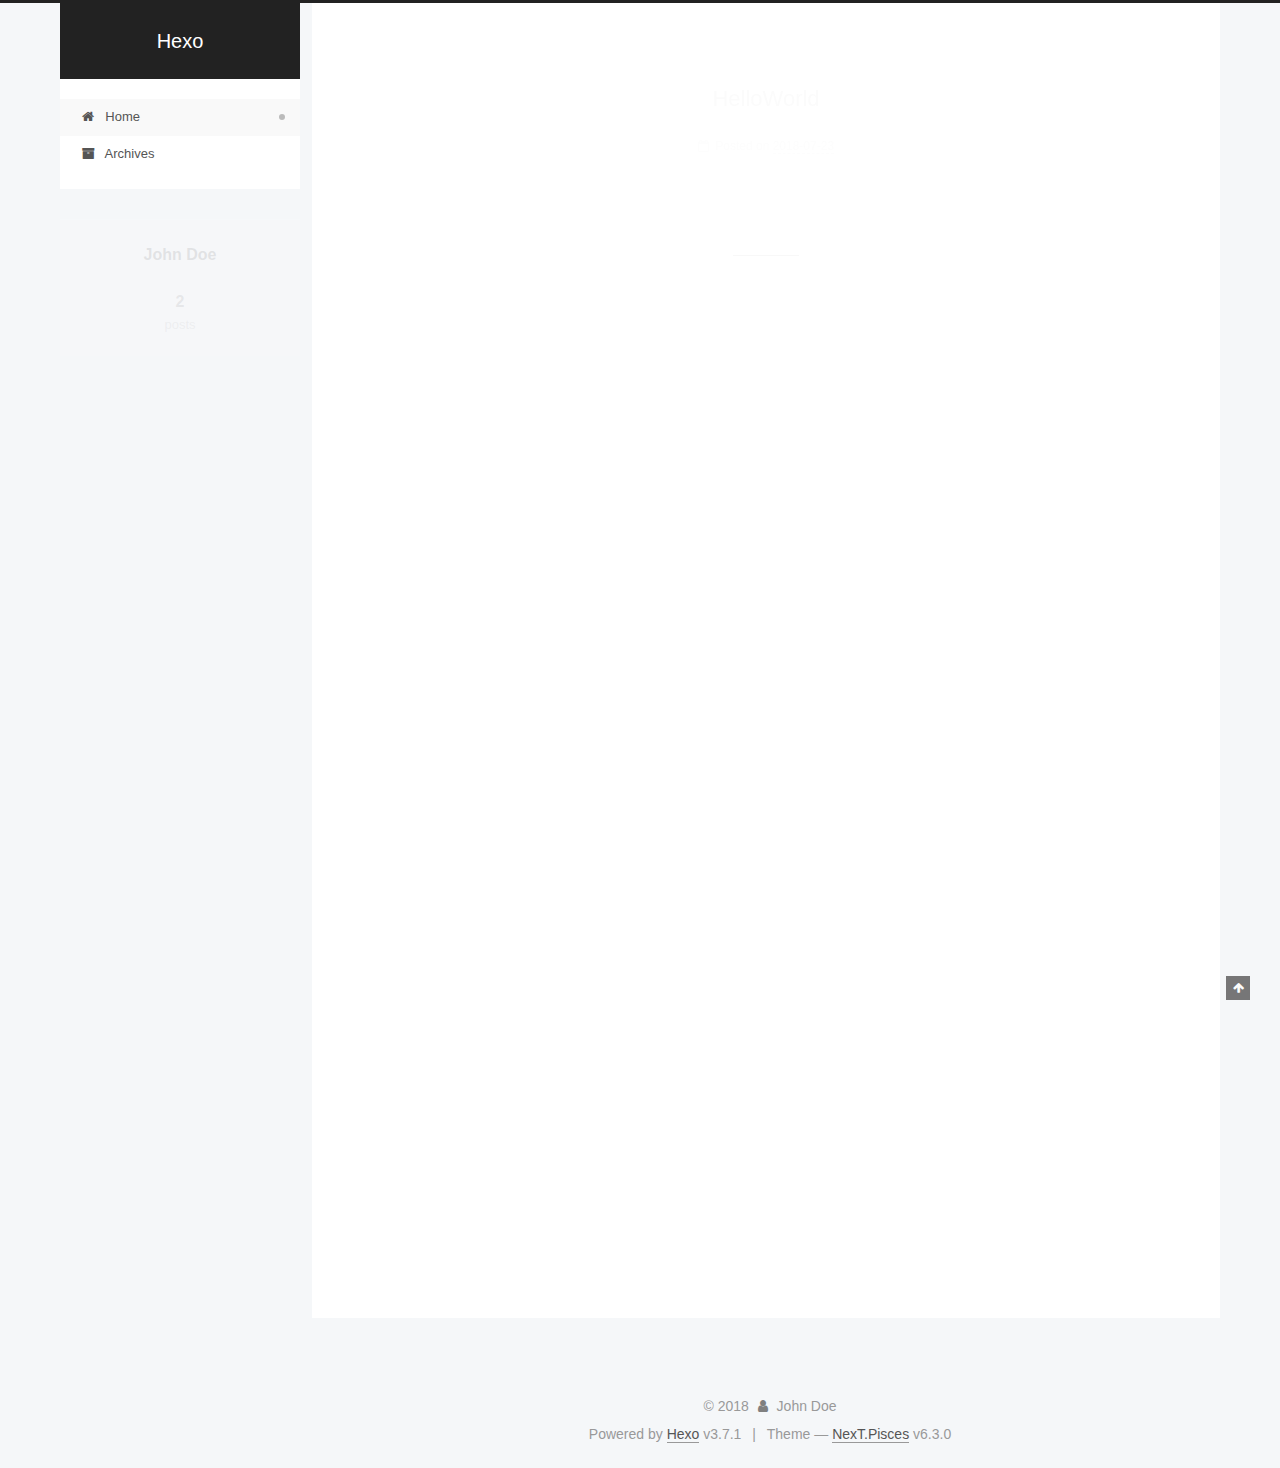
==== commit 0ab6f8d2: "Site updated: 2018-07-24 09:51:21" ====
--- a/index.html
+++ b/index.html
@@ -1,12 +1,113 @@
 <!DOCTYPE html>
-<html>
+
+
+
+
+
+
+
+
+
+
+
+
+  
+
+
+<html class="theme-next pisces use-motion" lang="zh-Hans">
 <head>
-  <meta charset="utf-8">
-  
-
-  
-  <title>Hexo</title>
-  <meta name="viewport" content="width=device-width, initial-scale=1, maximum-scale=1">
+  <meta charset="UTF-8"/>
+<meta http-equiv="X-UA-Compatible" content="IE=edge" />
+<meta name="viewport" content="width=device-width, initial-scale=1, maximum-scale=2"/>
+<meta name="theme-color" content="#222">
+
+
+
+
+
+
+
+
+
+
+
+
+<meta http-equiv="Cache-Control" content="no-transform" />
+<meta http-equiv="Cache-Control" content="no-siteapp" />
+
+
+
+
+
+
+
+
+
+
+
+
+
+
+
+
+
+
+
+
+
+
+<link href="/lib/font-awesome/css/font-awesome.min.css?v=4.6.2" rel="stylesheet" type="text/css" />
+
+<link href="/css/main.css?v=6.3.0" rel="stylesheet" type="text/css" />
+
+
+  <link rel="apple-touch-icon" sizes="180x180" href="/images/apple-touch-icon-next.png?v=6.3.0">
+
+
+  <link rel="icon" type="image/png" sizes="32x32" href="/images/favicon-32x32-next.png?v=6.3.0">
+
+
+  <link rel="icon" type="image/png" sizes="16x16" href="/images/favicon-16x16-next.png?v=6.3.0">
+
+
+  <link rel="mask-icon" href="/images/logo.svg?v=6.3.0" color="#222">
+
+
+
+
+
+
+
+
+
+<script type="text/javascript" id="hexo.configurations">
+  var NexT = window.NexT || {};
+  var CONFIG = {
+    root: '/',
+    scheme: 'Pisces',
+    version: '6.3.0',
+    sidebar: {"position":"left","display":"post","offset":12,"b2t":false,"scrollpercent":false,"onmobile":false},
+    fancybox: false,
+    fastclick: false,
+    lazyload: false,
+    tabs: true,
+    motion: {"enable":true,"async":false,"transition":{"post_block":"fadeIn","post_header":"slideDownIn","post_body":"slideDownIn","coll_header":"slideLeftIn","sidebar":"slideUpIn"}},
+    algolia: {
+      applicationID: '',
+      apiKey: '',
+      indexName: '',
+      hits: {"per_page":10},
+      labels: {"input_placeholder":"Search for Posts","hits_empty":"We didn't find any results for the search: ${query}","hits_stats":"${hits} results found in ${time} ms"}
+    }
+  };
+</script>
+
+
+  
+
+
+
+
   <meta property="og:type" content="website">
 <meta property="og:title" content="Hexo">
 <meta property="og:url" content="http://yoursite.com/index.html">
@@ -14,113 +115,386 @@
 <meta property="og:locale" content="zh-Hans">
 <meta name="twitter:card" content="summary">
 <meta name="twitter:title" content="Hexo">
-  
-    <link rel="alternate" href="/atom.xml" title="Hexo" type="application/atom+xml">
-  
-  
-    <link rel="icon" href="/favicon.png">
-  
-  
-    <link href="//fonts.googleapis.com/css?family=Source+Code+Pro" rel="stylesheet" type="text/css">
-  
-  <link rel="stylesheet" href="/css/style.css">
+
+
+
+
+
+
+  <link rel="canonical" href="http://yoursite.com/"/>
+
+
+
+<script type="text/javascript" id="page.configurations">
+  CONFIG.page = {
+    sidebar: "",
+  };
+</script>
+
+  <title>Hexo</title>
+  
+
+
+
+
+
+
+
+
+
+  <noscript>
+  <style type="text/css">
+    .use-motion .motion-element,
+    .use-motion .brand,
+    .use-motion .menu-item,
+    .sidebar-inner,
+    .use-motion .post-block,
+    .use-motion .pagination,
+    .use-motion .comments,
+    .use-motion .post-header,
+    .use-motion .post-body,
+    .use-motion .collection-title { opacity: initial; }
+
+    .use-motion .logo,
+    .use-motion .site-title,
+    .use-motion .site-subtitle {
+      opacity: initial;
+      top: initial;
+    }
+
+    .use-motion {
+      .logo-line-before i { left: initial; }
+      .logo-line-after i { right: initial; }
+    }
+  </style>
+</noscript>
+
 </head>
 
-<body>
-  <div id="container">
-    <div id="wrap">
-      <header id="header">
-  <div id="banner"></div>
-  <div id="header-outer" class="outer">
-    <div id="header-title" class="inner">
-      <h1 id="logo-wrap">
-        <a href="/" id="logo">Hexo</a>
-      </h1>
-      
+<body itemscope itemtype="http://schema.org/WebPage" lang="zh-Hans">
+
+  
+  
+    
+  
+
+  <div class="container sidebar-position-left 
+  page-home">
+    <div class="headband"></div>
+
+    <header id="header" class="header" itemscope itemtype="http://schema.org/WPHeader">
+      <div class="header-inner"><div class="site-brand-wrapper">
+  <div class="site-meta ">
+    
+
+    <div class="custom-logo-site-title">
+      <a href="/" class="brand" rel="start">
+        <span class="logo-line-before"><i></i></span>
+        <span class="site-title">Hexo</span>
+        <span class="logo-line-after"><i></i></span>
+      </a>
     </div>
-    <div id="header-inner" class="inner">
-      <nav id="main-nav">
-        <a id="main-nav-toggle" class="nav-icon"></a>
-        
-          <a class="main-nav-link" href="/">Home</a>
-        
-          <a class="main-nav-link" href="/archives">Archives</a>
-        
-      </nav>
-      <nav id="sub-nav">
-        
-          <a id="nav-rss-link" class="nav-icon" href="/atom.xml" title="RSS Feed"></a>
-        
-        <a id="nav-search-btn" class="nav-icon" title="Search"></a>
-      </nav>
-      <div id="search-form-wrap">
-        <form action="//google.com/search" method="get" accept-charset="UTF-8" class="search-form"><input type="search" name="q" class="search-form-input" placeholder="Search"><button type="submit" class="search-form-submit">&#xF002;</button><input type="hidden" name="sitesearch" value="http://yoursite.com"></form>
-      </div>
+    
+  </div>
+
+  <div class="site-nav-toggle">
+    <button aria-label="Toggle navigation bar">
+      <span class="btn-bar"></span>
+      <span class="btn-bar"></span>
+      <span class="btn-bar"></span>
+    </button>
+  </div>
+</div>
+
+
+
+<nav class="site-nav">
+  
+    <ul id="menu" class="menu">
+      
+        
+        
+        
+          
+          <li class="menu-item menu-item-home menu-item-active">
+    <a href="/" rel="section">
+      <i class="menu-item-icon fa fa-fw fa-home"></i> <br />Home</a>
+  </li>
+        
+        
+        
+          
+          <li class="menu-item menu-item-archives">
+    <a href="/archives/" rel="section">
+      <i class="menu-item-icon fa fa-fw fa-archive"></i> <br />Archives</a>
+  </li>
+
+      
+      
+    </ul>
+  
+
+  
+
+  
+</nav>
+
+
+
+  
+
+
+
+</div>
+    </header>
+
+    
+
+
+    <main id="main" class="main">
+      <div class="main-inner">
+        <div class="content-wrap">
+          
+            
+
+          
+          <div id="content" class="content">
+            
+  <section id="posts" class="posts-expand">
+    
+      
+
+  
+
+  
+  
+  
+
+  
+
+  <article class="post post-type-normal" itemscope itemtype="http://schema.org/Article">
+  
+  
+  
+  <div class="post-block">
+    <link itemprop="mainEntityOfPage" href="http://yoursite.com/2018/07/23/HelloWorld/">
+
+    <span hidden itemprop="author" itemscope itemtype="http://schema.org/Person">
+      <meta itemprop="name" content="John Doe">
+      <meta itemprop="description" content="">
+      <meta itemprop="image" content="/images/avatar.gif">
+    </span>
+
+    <span hidden itemprop="publisher" itemscope itemtype="http://schema.org/Organization">
+      <meta itemprop="name" content="Hexo">
+    </span>
+
+    
+      <header class="post-header">
+
+        
+        
+          <h1 class="post-title" itemprop="name headline">
+                
+                <a class="post-title-link" href="/2018/07/23/HelloWorld/" itemprop="url">
+                  HelloWorld
+                </a>
+              
+            
+          </h1>
+        
+
+        <div class="post-meta">
+          <span class="post-time">
+
+            
+            
+            
+
+            
+              <span class="post-meta-item-icon">
+                <i class="fa fa-calendar-o"></i>
+              </span>
+              
+                <span class="post-meta-item-text">Posted on</span>
+              
+
+              
+                
+              
+
+              <time title="Created: 2018-07-23 22:58:39" itemprop="dateCreated datePublished" datetime="2018-07-23T22:58:39+08:00">2018-07-23</time>
+            
+
+            
+          </span>
+
+          
+
+          
+            
+          
+
+          
+          
+
+          
+
+          
+
+          
+
+        </div>
+      </header>
+    
+
+    
+    
+    
+    <div class="post-body" itemprop="articleBody">
+
+      
+      
+
+      
+        
+          
+            
+          
+        
+      
     </div>
-  </div>
-</header>
-      <div class="outer">
-        <section id="main">
-  
-    <article id="post-HelloWorld" class="article article-type-post" itemscope itemprop="blogPost">
-  <div class="article-meta">
-    <a href="/2018/07/23/HelloWorld/" class="article-date">
-  <time datetime="2018-07-23T14:58:39.000Z" itemprop="datePublished">2018-07-23</time>
-</a>
-    
-  </div>
-  <div class="article-inner">
-    
-    
-      <header class="article-header">
-        
-  
-    <h1 itemprop="name">
-      <a class="article-title" href="/2018/07/23/HelloWorld/">HelloWorld</a>
-    </h1>
-  
-
-      </header>
-    
-    <div class="article-entry" itemprop="articleBody">
-      
-        
-      
-    </div>
-    <footer class="article-footer">
-      <a data-url="http://yoursite.com/2018/07/23/HelloWorld/" data-id="cjjyedm8h0000n99gji6lzcka" class="article-share-link">Share</a>
-      
+
+    
+
+    
+    
+    
+
+    
+
+    
+
+    
+
+    <footer class="post-footer">
+      
+
+      
+
+      
+
+      
+      
+        <div class="post-eof"></div>
       
     </footer>
   </div>
   
-</article>
-
-
-  
-    <article id="post-hello-world" class="article article-type-post" itemscope itemprop="blogPost">
-  <div class="article-meta">
-    <a href="/2018/07/23/hello-world/" class="article-date">
-  <time datetime="2018-07-23T14:23:54.000Z" itemprop="datePublished">2018-07-23</time>
-</a>
-    
-  </div>
-  <div class="article-inner">
-    
-    
-      <header class="article-header">
-        
-  
-    <h1 itemprop="name">
-      <a class="article-title" href="/2018/07/23/hello-world/">Hello World</a>
-    </h1>
-  
-
+  
+  
+  </article>
+
+
+    
+      
+
+  
+
+  
+  
+  
+
+  
+
+  <article class="post post-type-normal" itemscope itemtype="http://schema.org/Article">
+  
+  
+  
+  <div class="post-block">
+    <link itemprop="mainEntityOfPage" href="http://yoursite.com/2018/07/23/hello-world/">
+
+    <span hidden itemprop="author" itemscope itemtype="http://schema.org/Person">
+      <meta itemprop="name" content="John Doe">
+      <meta itemprop="description" content="">
+      <meta itemprop="image" content="/images/avatar.gif">
+    </span>
+
+    <span hidden itemprop="publisher" itemscope itemtype="http://schema.org/Organization">
+      <meta itemprop="name" content="Hexo">
+    </span>
+
+    
+      <header class="post-header">
+
+        
+        
+          <h1 class="post-title" itemprop="name headline">
+                
+                <a class="post-title-link" href="/2018/07/23/hello-world/" itemprop="url">
+                  Hello World
+                </a>
+              
+            
+          </h1>
+        
+
+        <div class="post-meta">
+          <span class="post-time">
+
+            
+            
+            
+
+            
+              <span class="post-meta-item-icon">
+                <i class="fa fa-calendar-o"></i>
+              </span>
+              
+                <span class="post-meta-item-text">Posted on</span>
+              
+
+              
+                
+              
+
+              <time title="Created: 2018-07-23 22:23:54" itemprop="dateCreated datePublished" datetime="2018-07-23T22:23:54+08:00">2018-07-23</time>
+            
+
+            
+          </span>
+
+          
+
+          
+            
+          
+
+          
+          
+
+          
+
+          
+
+          
+
+        </div>
       </header>
     
-    <div class="article-entry" itemprop="articleBody">
-      
-        <p>Welcome to <a href="https://hexo.io/" target="_blank" rel="noopener">Hexo</a>! This is your very first post. Check <a href="https://hexo.io/docs/" target="_blank" rel="noopener">documentation</a> for more info. If you get any problems when using Hexo, you can find the answer in <a href="https://hexo.io/docs/troubleshooting.html" target="_blank" rel="noopener">troubleshooting</a> or you can ask me on <a href="https://github.com/hexojs/hexo/issues" target="_blank" rel="noopener">GitHub</a>.</p>
+
+    
+    
+    
+    <div class="post-body" itemprop="articleBody">
+
+      
+      
+
+      
+        
+          
+            <p>Welcome to <a href="https://hexo.io/" target="_blank" rel="noopener">Hexo</a>! This is your very first post. Check <a href="https://hexo.io/docs/" target="_blank" rel="noopener">documentation</a> for more info. If you get any problems when using Hexo, you can find the answer in <a href="https://hexo.io/docs/troubleshooting.html" target="_blank" rel="noopener">troubleshooting</a> or you can ask me on <a href="https://github.com/hexojs/hexo/issues" target="_blank" rel="noopener">GitHub</a>.</p>
 <h2 id="Quick-Start"><a href="#Quick-Start" class="headerlink" title="Quick Start"></a>Quick Start</h2><h3 id="Create-a-new-post"><a href="#Create-a-new-post" class="headerlink" title="Create a new post"></a>Create a new post</h3><figure class="highlight bash"><table><tr><td class="gutter"><pre><span class="line">1</span><br></pre></td><td class="code"><pre><span class="line">$ hexo new <span class="string">"My New Post"</span></span><br></pre></td></tr></table></figure>
 <p>More info: <a href="https://hexo.io/docs/writing.html" target="_blank" rel="noopener">Writing</a></p>
 <h3 id="Run-server"><a href="#Run-server" class="headerlink" title="Run server"></a>Run server</h3><figure class="highlight bash"><table><tr><td class="gutter"><pre><span class="line">1</span><br></pre></td><td class="code"><pre><span class="line">$ hexo server</span><br></pre></td></tr></table></figure>
@@ -130,95 +504,302 @@
 <h3 id="Deploy-to-remote-sites"><a href="#Deploy-to-remote-sites" class="headerlink" title="Deploy to remote sites"></a>Deploy to remote sites</h3><figure class="highlight bash"><table><tr><td class="gutter"><pre><span class="line">1</span><br></pre></td><td class="code"><pre><span class="line">$ hexo deploy</span><br></pre></td></tr></table></figure>
 <p>More info: <a href="https://hexo.io/docs/deployment.html" target="_blank" rel="noopener">Deployment</a></p>
 
+          
+        
       
     </div>
-    <footer class="article-footer">
-      <a data-url="http://yoursite.com/2018/07/23/hello-world/" data-id="cjjyedm8m0001n99ggbpax5gi" class="article-share-link">Share</a>
-      
+
+    
+
+    
+    
+    
+
+    
+
+    
+
+    
+
+    <footer class="post-footer">
+      
+
+      
+
+      
+
+      
+      
+        <div class="post-eof"></div>
       
     </footer>
   </div>
   
-</article>
-
-
-  
-
-
-</section>
-        
-          <aside id="sidebar">
-  
-    
-
-  
-    
-
-  
-    
-  
-    
-  <div class="widget-wrap">
-    <h3 class="widget-title">Archives</h3>
-    <div class="widget">
-      <ul class="archive-list"><li class="archive-list-item"><a class="archive-list-link" href="/archives/2018/07/">July 2018</a></li></ul>
+  
+  
+  </article>
+
+
+    
+  </section>
+
+  
+
+
+          </div>
+          
+
+        </div>
+        
+          
+  
+  <div class="sidebar-toggle">
+    <div class="sidebar-toggle-line-wrap">
+      <span class="sidebar-toggle-line sidebar-toggle-line-first"></span>
+      <span class="sidebar-toggle-line sidebar-toggle-line-middle"></span>
+      <span class="sidebar-toggle-line sidebar-toggle-line-last"></span>
     </div>
   </div>
 
-
-  
-    
-  <div class="widget-wrap">
-    <h3 class="widget-title">Recent Posts</h3>
-    <div class="widget">
-      <ul>
-        
-          <li>
-            <a href="/2018/07/23/HelloWorld/">HelloWorld</a>
-          </li>
-        
-          <li>
-            <a href="/2018/07/23/hello-world/">Hello World</a>
-          </li>
-        
-      </ul>
+  <aside id="sidebar" class="sidebar">
+    
+    <div class="sidebar-inner">
+
+      
+
+      
+
+      <section class="site-overview-wrap sidebar-panel sidebar-panel-active">
+        <div class="site-overview">
+          <div class="site-author motion-element" itemprop="author" itemscope itemtype="http://schema.org/Person">
+            
+              <p class="site-author-name" itemprop="name">John Doe</p>
+              <p class="site-description motion-element" itemprop="description"></p>
+          </div>
+
+          
+            <nav class="site-state motion-element">
+              
+                <div class="site-state-item site-state-posts">
+                
+                  <a href="/archives/">
+                
+                    <span class="site-state-item-count">2</span>
+                    <span class="site-state-item-name">posts</span>
+                  </a>
+                </div>
+              
+
+              
+
+              
+            </nav>
+          
+
+          
+
+          
+
+          
+          
+
+          
+          
+
+          
+            
+          
+          
+
+        </div>
+      </section>
+
+      
+
+      
+
     </div>
+  </aside>
+
+
+        
+      </div>
+    </main>
+
+    <footer id="footer" class="footer">
+      <div class="footer-inner">
+        <div class="copyright">&copy; <span itemprop="copyrightYear">2018</span>
+  <span class="with-love" id="animate">
+    <i class="fa fa-user"></i>
+  </span>
+  <span class="author" itemprop="copyrightHolder">John Doe</span>
+
+  
+
+  
+</div>
+
+
+
+
+  <div class="powered-by">Powered by <a class="theme-link" target="_blank" href="https://hexo.io">Hexo</a> v3.7.1</div>
+
+
+
+  <span class="post-meta-divider">|</span>
+
+
+
+  <div class="theme-info">Theme &mdash; <a class="theme-link" target="_blank" href="https://theme-next.org">NexT.Pisces</a> v6.3.0</div>
+
+
+
+
+        
+
+
+
+
+
+
+
+
+        
+      </div>
+    </footer>
+
+    
+      <div class="back-to-top">
+        <i class="fa fa-arrow-up"></i>
+        
+      </div>
+    
+
+    
+	
+    
+
+    
   </div>
 
   
-</aside>
-        
-      </div>
-      <footer id="footer">
-  
-  <div class="outer">
-    <div id="footer-info" class="inner">
-      &copy; 2018 John Doe<br>
-      Powered by <a href="http://hexo.io/" target="_blank">Hexo</a>
-    </div>
-  </div>
-</footer>
-    </div>
-    <nav id="mobile-nav">
-  
-    <a href="/" class="mobile-nav-link">Home</a>
-  
-    <a href="/archives" class="mobile-nav-link">Archives</a>
-  
-</nav>
-    
-
-<script src="//ajax.googleapis.com/ajax/libs/jquery/2.0.3/jquery.min.js"></script>
-
-
-  <link rel="stylesheet" href="/fancybox/jquery.fancybox.css">
-  <script src="/fancybox/jquery.fancybox.pack.js"></script>
-
-
-<script src="/js/script.js"></script>
-
-
-
-  </div>
+
+<script type="text/javascript">
+  if (Object.prototype.toString.call(window.Promise) !== '[object Function]') {
+    window.Promise = null;
+  }
+</script>
+
+
+
+
+
+
+
+
+
+
+
+
+
+
+
+
+
+
+
+
+
+
+
+
+
+
+  
+  
+    <script type="text/javascript" src="/lib/jquery/index.js?v=2.1.3"></script>
+  
+
+  
+  
+    <script type="text/javascript" src="/lib/velocity/velocity.min.js?v=1.2.1"></script>
+  
+
+  
+  
+    <script type="text/javascript" src="/lib/velocity/velocity.ui.min.js?v=1.2.1"></script>
+  
+
+
+  
+
+
+  <script type="text/javascript" src="/js/src/utils.js?v=6.3.0"></script>
+
+  <script type="text/javascript" src="/js/src/motion.js?v=6.3.0"></script>
+
+
+
+  
+  
+
+
+  <script type="text/javascript" src="/js/src/affix.js?v=6.3.0"></script>
+
+  <script type="text/javascript" src="/js/src/schemes/pisces.js?v=6.3.0"></script>
+
+
+
+  
+
+  
+
+
+  <script type="text/javascript" src="/js/src/bootstrap.js?v=6.3.0"></script>
+
+
+
+  
+
+
+
+  
+
+
+
+
+
+
+
+
+
+
+  
+
+
+
+
+
+  
+
+  
+
+  
+
+  
+
+  
+  
+
+  
+
+  
+
+  
+
+  
+
+  
+
 </body>
-</html>+</html>
--- a/css/main.css
+++ b/css/main.css
@@ -0,0 +1,2954 @@
+/* normalize.css v3.0.2 | MIT License | git.io/normalize */
+html {
+  font-family: sans-serif; /* 1 */
+  -ms-text-size-adjust: 100%; /* 2 */
+  -webkit-text-size-adjust: 100%; /* 2 */
+}
+body {
+  margin: 0;
+}
+article,
+aside,
+details,
+figcaption,
+figure,
+footer,
+header,
+hgroup,
+main,
+menu,
+nav,
+section,
+summary {
+  display: block;
+}
+audio,
+canvas,
+progress,
+video {
+  display: inline-block; /* 1 */
+  vertical-align: baseline; /* 2 */
+}
+audio:not([controls]) {
+  display: none;
+  height: 0;
+}
+[hidden],
+template {
+  display: none;
+}
+a {
+  background-color: transparent;
+}
+a:active,
+a:hover {
+  outline: 0;
+}
+abbr[title] {
+  border-bottom: 1px dotted;
+}
+b,
+strong {
+  font-weight: bold;
+}
+dfn {
+  font-style: italic;
+}
+h1 {
+  font-size: 2em;
+  margin: 0.67em 0;
+}
+mark {
+  background: #ff0;
+  color: #000;
+}
+small {
+  font-size: 80%;
+}
+sub,
+sup {
+  font-size: 75%;
+  line-height: 0;
+  position: relative;
+  vertical-align: baseline;
+}
+sup {
+  top: -0.5em;
+}
+sub {
+  bottom: -0.25em;
+}
+img {
+  border: 0;
+}
+svg:not(:root) {
+  overflow: hidden;
+}
+figure {
+  margin: 1em 40px;
+}
+hr {
+  -moz-box-sizing: content-box;
+  box-sizing: content-box;
+  height: 0;
+}
+pre {
+  overflow: auto;
+}
+code,
+kbd,
+pre,
+samp {
+  font-family: monospace, monospace;
+  font-size: 1em;
+}
+button,
+input,
+optgroup,
+select,
+textarea {
+  color: inherit; /* 1 */
+  font: inherit; /* 2 */
+  margin: 0; /* 3 */
+}
+button {
+  overflow: visible;
+}
+button,
+select {
+  text-transform: none;
+}
+button,
+html input[type="button"],
+input[type="reset"],
+input[type="submit"] {
+  -webkit-appearance: button; /* 2 */
+  cursor: pointer; /* 3 */
+}
+button[disabled],
+html input[disabled] {
+  cursor: default;
+}
+button::-moz-focus-inner,
+input::-moz-focus-inner {
+  border: 0;
+  padding: 0;
+}
+input {
+  line-height: normal;
+}
+input[type="checkbox"],
+input[type="radio"] {
+  box-sizing: border-box; /* 1 */
+  padding: 0; /* 2 */
+}
+input[type="number"]::-webkit-inner-spin-button,
+input[type="number"]::-webkit-outer-spin-button {
+  height: auto;
+}
+input[type="search"] {
+  -webkit-appearance: textfield; /* 1 */
+  -moz-box-sizing: content-box;
+  -webkit-box-sizing: content-box; /* 2 */
+  box-sizing: content-box;
+}
+input[type="search"]::-webkit-search-cancel-button,
+input[type="search"]::-webkit-search-decoration {
+  -webkit-appearance: none;
+}
+fieldset {
+  border: 1px solid #c0c0c0;
+  margin: 0 2px;
+  padding: 0.35em 0.625em 0.75em;
+}
+legend {
+  border: 0; /* 1 */
+  padding: 0; /* 2 */
+}
+textarea {
+  overflow: auto;
+}
+optgroup {
+  font-weight: bold;
+}
+table {
+  border-collapse: collapse;
+  border-spacing: 0;
+}
+td,
+th {
+  padding: 0;
+}
+::selection {
+  background: #262a30;
+  color: #fff;
+}
+body {
+  position: relative;
+  font-family: 'Lato', "PingFang SC", "Microsoft YaHei", sans-serif;
+  font-size: 14px;
+  line-height: 2;
+  color: #555;
+  background: #f5f7f9;
+}
+@media (max-width: 767px) {
+  body {
+    padding-right: 0 !important;
+  }
+}
+@media (min-width: 768px) and (max-width: 991px) {
+  body {
+    padding-right: 0 !important;
+  }
+}
+@media (min-width: 1200px) {
+  body {
+    font-size: 16px;
+  }
+}
+h1,
+h2,
+h3,
+h4,
+h5,
+h6 {
+  margin: 0;
+  padding: 0;
+  font-weight: bold;
+  line-height: 1.5;
+  font-family: 'Lato', "PingFang SC", "Microsoft YaHei", sans-serif;
+}
+h1,
+h2,
+h3,
+h4,
+h5,
+h6 {
+  margin: 20px 0 15px;
+}
+h1 {
+  font-size: 22px;
+}
+@media (max-width: 767px) {
+  h1 {
+    font-size: 18px;
+  }
+}
+h2 {
+  font-size: 20px;
+}
+@media (max-width: 767px) {
+  h2 {
+    font-size: 16px;
+  }
+}
+h3 {
+  font-size: 18px;
+}
+@media (max-width: 767px) {
+  h3 {
+    font-size: 14px;
+  }
+}
+h4 {
+  font-size: 16px;
+}
+@media (max-width: 767px) {
+  h4 {
+    font-size: 12px;
+  }
+}
+h5 {
+  font-size: 14px;
+}
+@media (max-width: 767px) {
+  h5 {
+    font-size: 10px;
+  }
+}
+h6 {
+  font-size: 12px;
+}
+@media (max-width: 767px) {
+  h6 {
+    font-size: 8px;
+  }
+}
+p {
+  margin: 0 0 20px 0;
+}
+a {
+  color: #555;
+  text-decoration: none;
+  outline: none;
+  border-bottom: 1px solid #999;
+  word-wrap: break-word;
+}
+a:hover {
+  color: #222;
+  border-bottom-color: #222;
+}
+blockquote {
+  margin: 0;
+  padding: 0;
+}
+img {
+  display: block;
+  margin: auto;
+  max-width: 100%;
+  height: auto;
+}
+hr {
+  margin: 40px 0;
+  height: 3px;
+  border: none;
+  background-color: #ddd;
+  background-image: repeating-linear-gradient(-45deg, #fff, #fff 4px, transparent 4px, transparent 8px);
+}
+blockquote {
+  padding: 0 15px;
+  color: #666;
+  border-left: 4px solid #ddd;
+}
+blockquote cite::before {
+  content: "-";
+  padding: 0 5px;
+}
+dt {
+  font-weight: 700;
+}
+dd {
+  margin: 0;
+  padding: 0;
+}
+kbd {
+  border: 1px solid #ccc;
+  border-radius: 0.2em;
+  box-shadow: 0.1em 0.1em 0.2em rgba(0,0,0,0.1);
+  background-color: #f9f9f9;
+  font-family: inherit;
+  background-image: -webkit-linear-gradient(top, #eee, #fff, #eee);
+  padding: 0.1em 0.3em;
+  white-space: nowrap;
+}
+.text-left {
+  text-align: left;
+}
+.text-center {
+  text-align: center;
+}
+.text-right {
+  text-align: right;
+}
+.text-justify {
+  text-align: justify;
+}
+.text-nowrap {
+  white-space: nowrap;
+}
+.text-lowercase {
+  text-transform: lowercase;
+}
+.text-uppercase {
+  text-transform: uppercase;
+}
+.text-capitalize {
+  text-transform: capitalize;
+}
+.center-block {
+  display: block;
+  margin-left: auto;
+  margin-right: auto;
+}
+.clearfix:before,
+.clearfix:after {
+  content: " ";
+  display: table;
+}
+.clearfix:after {
+  clear: both;
+}
+.pullquote {
+  width: 45%;
+}
+.pullquote.left {
+  float: left;
+  margin-left: 5px;
+  margin-right: 10px;
+}
+.pullquote.right {
+  float: right;
+  margin-left: 10px;
+  margin-right: 5px;
+}
+.affix.affix.affix {
+  position: fixed;
+}
+.translation {
+  margin-top: -20px;
+  font-size: 14px;
+  color: #999;
+}
+.scrollbar-measure {
+  width: 100px;
+  height: 100px;
+  overflow: scroll;
+  position: absolute;
+  top: -9999px;
+}
+.use-motion .motion-element {
+  opacity: 0;
+}
+table {
+  margin: 20px 0;
+  width: 100%;
+  border-collapse: collapse;
+  border-spacing: 0;
+  border: 1px solid #ddd;
+  font-size: 14px;
+  word-wrap: break-all;
+}
+table>tbody>tr:nth-of-type(odd) {
+  background-color: #f9f9f9;
+}
+table>tbody>tr:hover {
+  background-color: #f5f5f5;
+}
+caption,
+th,
+td {
+  padding: 8px;
+  text-align: left;
+  vertical-align: middle;
+  font-weight: normal;
+}
+th,
+td {
+  border-bottom: 3px solid #ddd;
+  border-right: 1px solid #eee;
+}
+th {
+  padding-bottom: 10px;
+  font-weight: 700;
+}
+td {
+  border-bottom-width: 1px;
+}
+html,
+body {
+  height: 100%;
+}
+.container {
+  position: relative;
+  min-height: 100%;
+}
+.header-inner {
+  margin: 0 auto;
+  padding: 100px 0 70px;
+  width: calc(100% - 20px);
+}
+@media (min-width: 1200px) {
+  .container .header-inner {
+    width: 1160px;
+  }
+}
+@media (min-width: 1600px) {
+  .container .header-inner {
+    width: 73%;
+  }
+}
+.main {
+  padding-bottom: 150px;
+}
+.main-inner {
+  margin: 0 auto;
+  width: calc(100% - 20px);
+}
+@media (min-width: 1200px) {
+  .container .main-inner {
+    width: 1160px;
+  }
+}
+@media (min-width: 1600px) {
+  .container .main-inner {
+    width: 73%;
+  }
+}
+.footer {
+  position: absolute;
+  left: 0;
+  bottom: 0;
+  width: 100%;
+  min-height: 50px;
+}
+.footer-inner {
+  box-sizing: border-box;
+  margin: 20px auto;
+  width: calc(100% - 20px);
+}
+@media (min-width: 1200px) {
+  .container .footer-inner {
+    width: 1160px;
+  }
+}
+@media (min-width: 1600px) {
+  .container .footer-inner {
+    width: 73%;
+  }
+}
+pre,
+.highlight {
+  overflow: auto;
+  margin: 20px 0;
+  padding: 0;
+  font-size: 14px;
+  color: #4d4d4c;
+  background: #f7f7f7;
+  line-height: 1.6;
+}
+pre,
+code {
+  font-family: consolas, Menlo, "PingFang SC", "Microsoft YaHei", monospace;
+}
+code {
+  padding: 2px 4px;
+  word-wrap: break-word;
+  color: #555;
+  background: #eee;
+  border-radius: 3px;
+  font-size: 14px;
+}
+pre {
+  padding: 10px;
+}
+pre code {
+  padding: 0;
+  color: #4d4d4c;
+  background: none;
+  text-shadow: none;
+}
+.highlight {
+  border-radius: 1px;
+}
+.highlight pre {
+  border: none;
+  margin: 0;
+  padding: 10px 0;
+}
+.highlight table {
+  margin: 0;
+  width: auto;
+  border: none;
+}
+.highlight td {
+  border: none;
+  padding: 0;
+}
+.highlight figcaption {
+  font-size: 1em;
+  color: #4d4d4c;
+  line-height: 1em;
+  margin-bottom: 1em;
+  margin: 0em;
+  padding: 0.5em;
+  background: #eee;
+  border-bottom: 1px solid #e9e9e9;
+}
+.highlight figcaption:before,
+.highlight figcaption:after {
+  content: " ";
+  display: table;
+}
+.highlight figcaption:after {
+  clear: both;
+}
+.highlight figcaption a {
+  float: right;
+  color: #4d4d4c;
+}
+.highlight figcaption a:hover {
+  border-bottom-color: #4d4d4c;
+}
+.highlight .gutter pre {
+  padding-left: 10px;
+  padding-right: 10px;
+  color: #869194;
+  text-align: right;
+  background-color: #eff2f3;
+}
+.highlight .code pre {
+  width: 100%;
+  padding-left: 10px;
+  padding-right: 10px;
+  background-color: #f7f7f7;
+}
+.highlight .line {
+  height: 20px;
+}
+.gutter {
+  -webkit-user-select: none;
+  -moz-user-select: none;
+  -ms-user-select: none;
+  user-select: none;
+}
+.gist table {
+  width: auto;
+}
+.gist table td {
+  border: none;
+}
+pre .deletion {
+  background: #fdd;
+}
+pre .addition {
+  background: #dfd;
+}
+pre .meta {
+  color: #8959a8;
+}
+pre .comment {
+  color: #8e908c;
+}
+pre .variable,
+pre .attribute,
+pre .tag,
+pre .regexp,
+pre .ruby .constant,
+pre .xml .tag .title,
+pre .xml .pi,
+pre .xml .doctype,
+pre .html .doctype,
+pre .css .id,
+pre .css .class,
+pre .css .pseudo {
+  color: #c82829;
+}
+pre .number,
+pre .preprocessor,
+pre .built_in,
+pre .literal,
+pre .params,
+pre .constant,
+pre .command {
+  color: #f5871f;
+}
+pre .ruby .class .title,
+pre .css .rules .attribute,
+pre .string,
+pre .value,
+pre .inheritance,
+pre .header,
+pre .ruby .symbol,
+pre .xml .cdata,
+pre .special,
+pre .number,
+pre .formula {
+  color: #718c00;
+}
+pre .title,
+pre .css .hexcolor {
+  color: #3e999f;
+}
+pre .function,
+pre .python .decorator,
+pre .python .title,
+pre .ruby .function .title,
+pre .ruby .title .keyword,
+pre .perl .sub,
+pre .javascript .title,
+pre .coffeescript .title {
+  color: #4271ae;
+}
+pre .keyword,
+pre .javascript .function {
+  color: #8959a8;
+}
+.posts-expand .post-body img.full-image {
+  border: none;
+}
+.blockquote-center,
+.page-home .post-type-quote blockquote,
+.page-post-detail .post-type-quote blockquote {
+  position: relative;
+  margin: 40px 0;
+  padding: 0;
+  border-left: none;
+  text-align: center;
+}
+.blockquote-center::before,
+.page-home .post-type-quote blockquote::before,
+.page-post-detail .post-type-quote blockquote::before,
+.blockquote-center::after,
+.page-home .post-type-quote blockquote::after,
+.page-post-detail .post-type-quote blockquote::after {
+  position: absolute;
+  content: ' ';
+  display: block;
+  width: 100%;
+  height: 24px;
+  opacity: 0.2;
+  background-repeat: no-repeat;
+  background-position: 0 -6px;
+  background-size: 22px 22px;
+}
+.blockquote-center::before,
+.page-home .post-type-quote blockquote::before,
+.page-post-detail .post-type-quote blockquote::before {
+  top: -20px;
+  background-image: url("../images/quote-l.svg");
+  border-top: 1px solid #ccc;
+}
+.blockquote-center::after,
+.page-home .post-type-quote blockquote::after,
+.page-post-detail .post-type-quote blockquote::after {
+  bottom: -20px;
+  background-image: url("../images/quote-r.svg");
+  border-bottom: 1px solid #ccc;
+  background-position: 100% 8px;
+}
+.blockquote-center p,
+.page-home .post-type-quote blockquote p,
+.page-post-detail .post-type-quote blockquote p,
+.blockquote-center div,
+.page-home .post-type-quote blockquote div,
+.page-post-detail .post-type-quote blockquote div {
+  text-align: center;
+}
+.post .post-body .group-picture img {
+  box-sizing: border-box;
+  padding: 0 3px;
+  border: none;
+}
+.post .group-picture-row {
+  overflow: hidden;
+  margin-top: 6px;
+}
+.post .group-picture-row:first-child {
+  margin-top: 0;
+}
+.post .group-picture-column {
+  float: left;
+}
+.page-post-detail .post-body .group-picture-column {
+  float: none;
+  margin-top: 10px;
+  width: auto !important;
+}
+.page-post-detail .post-body .group-picture-column img {
+  margin: 0 auto;
+}
+.page-archive .group-picture-container {
+  overflow: hidden;
+}
+.page-archive .group-picture-row {
+  float: left;
+}
+.page-archive .group-picture-row:first-child {
+  margin-top: 6px;
+}
+.page-archive .group-picture-column {
+  max-width: 150px;
+  max-height: 150px;
+}
+.post-body .note {
+  position: relative;
+  padding: 15px;
+  margin-bottom: 20px;
+  border: 1px solid #eee;
+  border-left-width: 5px;
+  border-radius: 3px;
+}
+.post-body .note h2,
+.post-body .note h3,
+.post-body .note h4,
+.post-body .note h5,
+.post-body .note h6 {
+  margin-top: 0;
+  margin-bottom: 0;
+  border-bottom: initial;
+  padding-top: 0 !important;
+}
+.post-body .note p:first-child,
+.post-body .note ul:first-child,
+.post-body .note ol:first-child,
+.post-body .note table:first-child,
+.post-body .note pre:first-child,
+.post-body .note blockquote:first-child {
+  margin-top: 0;
+}
+.post-body .note p:last-child,
+.post-body .note ul:last-child,
+.post-body .note ol:last-child,
+.post-body .note table:last-child,
+.post-body .note pre:last-child,
+.post-body .note blockquote:last-child {
+  margin-bottom: 0;
+}
+.post-body .note.default {
+  border-left-color: #777;
+}
+.post-body .note.default h2,
+.post-body .note.default h3,
+.post-body .note.default h4,
+.post-body .note.default h5,
+.post-body .note.default h6 {
+  color: #777;
+}
+.post-body .note.primary {
+  border-left-color: #6f42c1;
+}
+.post-body .note.primary h2,
+.post-body .note.primary h3,
+.post-body .note.primary h4,
+.post-body .note.primary h5,
+.post-body .note.primary h6 {
+  color: #6f42c1;
+}
+.post-body .note.info {
+  border-left-color: #428bca;
+}
+.post-body .note.info h2,
+.post-body .note.info h3,
+.post-body .note.info h4,
+.post-body .note.info h5,
+.post-body .note.info h6 {
+  color: #428bca;
+}
+.post-body .note.success {
+  border-left-color: #5cb85c;
+}
+.post-body .note.success h2,
+.post-body .note.success h3,
+.post-body .note.success h4,
+.post-body .note.success h5,
+.post-body .note.success h6 {
+  color: #5cb85c;
+}
+.post-body .note.warning {
+  border-left-color: #f0ad4e;
+}
+.post-body .note.warning h2,
+.post-body .note.warning h3,
+.post-body .note.warning h4,
+.post-body .note.warning h5,
+.post-body .note.warning h6 {
+  color: #f0ad4e;
+}
+.post-body .note.danger {
+  border-left-color: #d9534f;
+}
+.post-body .note.danger h2,
+.post-body .note.danger h3,
+.post-body .note.danger h4,
+.post-body .note.danger h5,
+.post-body .note.danger h6 {
+  color: #d9534f;
+}
+.post-body .label {
+  display: inline;
+  padding: 0 2px;
+  white-space: nowrap;
+}
+.post-body .label.default {
+  background-color: #f0f0f0;
+}
+.post-body .label.primary {
+  background-color: #efe6f7;
+}
+.post-body .label.info {
+  background-color: #e5f2f8;
+}
+.post-body .label.success {
+  background-color: #e7f4e9;
+}
+.post-body .label.warning {
+  background-color: #fcf6e1;
+}
+.post-body .label.danger {
+  background-color: #fae8eb;
+}
+.post-body .tabs {
+  position: relative;
+  display: block;
+  margin-bottom: 20px;
+  padding-top: 10px;
+}
+.post-body .tabs ul.nav-tabs {
+  margin: 0;
+  padding: 0;
+  display: flex;
+  margin-bottom: -1px;
+}
+@media (max-width: 413px) {
+  .post-body .tabs ul.nav-tabs {
+    display: block;
+    margin-bottom: 5px;
+  }
+}
+.post-body .tabs ul.nav-tabs li.tab {
+  list-style-type: none !important;
+  margin: 0 0.25em 0 0;
+  border-top: 3px solid transparent;
+  border-left: 1px solid transparent;
+  border-right: 1px solid transparent;
+}
+@media (max-width: 413px) {
+  .post-body .tabs ul.nav-tabs li.tab {
+    margin: initial;
+    border-top: 1px solid transparent;
+    border-left: 3px solid transparent;
+    border-right: 1px solid transparent;
+    border-bottom: 1px solid transparent;
+  }
+}
+.post-body .tabs ul.nav-tabs li.tab a {
+  outline: 0;
+  border-bottom: initial;
+  display: block;
+  line-height: 1.8em;
+  padding: 0.25em 0.75em;
+  transition-duration: 0.2s;
+  transition-timing-function: ease-out;
+  transition-delay: 0s;
+}
+.post-body .tabs ul.nav-tabs li.tab a i {
+  width: 1.285714285714286em;
+}
+.post-body .tabs ul.nav-tabs li.tab.active {
+  border-top: 3px solid #fc6423;
+  border-left: 1px solid #ddd;
+  border-right: 1px solid #ddd;
+  background-color: #fff;
+}
+@media (max-width: 413px) {
+  .post-body .tabs ul.nav-tabs li.tab.active {
+    border-top: 1px solid #ddd;
+    border-left: 3px solid #fc6423;
+    border-right: 1px solid #ddd;
+    border-bottom: 1px solid #ddd;
+  }
+}
+.post-body .tabs ul.nav-tabs li.tab.active a {
+  cursor: default;
+  color: #555;
+}
+.post-body .tabs .tab-content {
+  background-color: #fff;
+}
+.post-body .tabs .tab-content .tab-pane {
+  border: 1px solid #ddd;
+  padding: 20px 20px 0 20px;
+}
+.post-body .tabs .tab-content .tab-pane:not(.active) {
+  display: none !important;
+}
+.post-body .tabs .tab-content .tab-pane.active {
+  display: block !important;
+}
+.btn {
+  display: inline-block;
+  padding: 0 20px;
+  font-size: 14px;
+  color: #555;
+  background: #fff;
+  border: 2px solid #555;
+  text-decoration: none;
+  border-radius: 2px;
+  transition-property: background-color;
+  transition-duration: 0.2s;
+  transition-timing-function: ease-in-out;
+  transition-delay: 0s;
+  line-height: 2;
+}
+.btn:hover {
+  border-color: #222;
+  color: #fff;
+  background: #222;
+}
+.btn +.btn {
+  margin: 0 0 8px 8px;
+}
+.btn .fa-fw {
+  width: 1.285714285714286em;
+  text-align: left;
+}
+.btn-bar {
+  display: block;
+  width: 22px;
+  height: 2px;
+  background: #555;
+  border-radius: 1px;
+}
+.btn-bar+.btn-bar {
+  margin-top: 4px;
+}
+.pagination {
+  margin: 120px 0 40px;
+  text-align: center;
+  border-top: 1px solid #eee;
+}
+.page-number-basic,
+.pagination .prev,
+.pagination .next,
+.pagination .page-number,
+.pagination .space {
+  display: inline-block;
+  position: relative;
+  top: -1px;
+  margin: 0 10px;
+  padding: 0 11px;
+}
+@media (max-width: 767px) {
+  .page-number-basic,
+  .pagination .prev,
+  .pagination .next,
+  .pagination .page-number,
+  .pagination .space {
+    margin: 0 5px;
+  }
+}
+.pagination .prev,
+.pagination .next,
+.pagination .page-number {
+  border-bottom: 0;
+  border-top: 1px solid #eee;
+  transition-property: border-color;
+  transition-duration: 0.2s;
+  transition-timing-function: ease-in-out;
+  transition-delay: 0s;
+}
+.pagination .prev:hover,
+.pagination .next:hover,
+.pagination .page-number:hover {
+  border-top-color: #222;
+}
+.pagination .space {
+  padding: 0;
+  margin: 0;
+}
+.pagination .prev {
+  margin-left: 0;
+}
+.pagination .next {
+  margin-right: 0;
+}
+.pagination .page-number.current {
+  color: #fff;
+  background: #ccc;
+  border-top-color: #ccc;
+}
+@media (max-width: 767px) {
+  .pagination {
+    border-top: none;
+  }
+  .pagination .prev,
+  .pagination .next,
+  .pagination .page-number {
+    margin-bottom: 10px;
+    border-top: 0;
+    border-bottom: 1px solid #eee;
+    padding: 0 10px;
+  }
+  .pagination .prev:hover,
+  .pagination .next:hover,
+  .pagination .page-number:hover {
+    border-bottom-color: #222;
+  }
+}
+.comments {
+  margin: 60px 20px 0;
+}
+.tag-cloud {
+  text-align: center;
+}
+.tag-cloud a {
+  display: inline-block;
+  margin: 10px;
+}
+.back-to-top {
+  box-sizing: border-box;
+  position: fixed;
+  bottom: -100px;
+  right: 30px;
+  z-index: 1050;
+  padding: 0 6px;
+  width: 24px;
+  background: #222;
+  font-size: 12px;
+  opacity: 0.6;
+  color: #fff;
+  cursor: pointer;
+  text-align: center;
+  -webkit-transform: translateZ(0);
+  transition-property: bottom;
+  transition-duration: 0.2s;
+  transition-timing-function: ease-in-out;
+  transition-delay: 0s;
+}
+@media (min-width: 768px) and (max-width: 991px) {
+  .back-to-top {
+    display: none !important;
+  }
+}
+@media (max-width: 767px) {
+  .back-to-top {
+    display: none !important;
+  }
+}
+.back-to-top.back-to-top-on {
+  bottom: 30px;
+}
+.header {
+  background: transparent;
+}
+.header-inner {
+  position: relative;
+}
+.headband {
+  height: 3px;
+  background: #222;
+}
+.site-meta {
+  margin: 0;
+  text-align: center;
+}
+@media (max-width: 767px) {
+  .site-meta {
+    text-align: center;
+  }
+}
+.brand {
+  position: relative;
+  display: inline-block;
+  padding: 0 40px;
+  color: #fff;
+  background: #222;
+  border-bottom: none;
+}
+.brand:hover {
+  color: #fff;
+}
+.logo {
+  display: inline-block;
+  margin-right: 5px;
+  line-height: 36px;
+  vertical-align: top;
+}
+.site-title {
+  display: inline-block;
+  vertical-align: top;
+  line-height: 36px;
+  font-size: 20px;
+  font-weight: normal;
+  font-family: 'Lato', "PingFang SC", "Microsoft YaHei", sans-serif;
+}
+.site-subtitle {
+  margin-top: 10px;
+  font-size: 13px;
+  color: #ddd;
+}
+.use-motion .brand {
+  opacity: 0;
+}
+.use-motion .logo,
+.use-motion .site-title,
+.use-motion .site-subtitle {
+  opacity: 0;
+  position: relative;
+  top: -10px;
+}
+.site-nav-toggle {
+  display: none;
+  position: absolute;
+  top: 10px;
+  left: 10px;
+}
+@media (max-width: 767px) {
+  .site-nav-toggle {
+    display: block;
+  }
+}
+.site-nav-toggle button {
+  margin-top: 2px;
+  padding: 9px 10px;
+  background: transparent;
+  border: none;
+}
+@media (max-width: 767px) {
+  .site-nav {
+    display: none;
+    margin: 0 -10px;
+    padding: 0 10px;
+    clear: both;
+    border-top: 1px solid #ddd;
+  }
+}
+@media (min-width: 768px) and (max-width: 991px) {
+  .site-nav {
+    display: block !important;
+  }
+}
+@media (min-width: 992px) {
+  .site-nav {
+    display: block !important;
+  }
+}
+.menu {
+  margin-top: 20px;
+  padding-left: 0;
+  text-align: center;
+}
+.menu .menu-item {
+  display: inline-block;
+  margin: 0 10px;
+  list-style: none;
+}
+@media screen and (max-width: 767px) {
+  .menu .menu-item {
+    margin-top: 10px;
+  }
+}
+.menu .menu-item a {
+  display: block;
+  font-size: 13px;
+  line-height: inherit;
+  border-bottom: 1px solid transparent;
+  transition-property: border-color;
+  transition-duration: 0.2s;
+  transition-timing-function: ease-in-out;
+  transition-delay: 0s;
+}
+.menu .menu-item a:hover,
+.menu-item-active a {
+  border-bottom-color: #222;
+}
+.menu .menu-item .fa {
+  margin-right: 5px;
+}
+.use-motion .menu-item {
+  opacity: 0;
+}
+.post-body {
+  font-family: 'Lato', "PingFang SC", "Microsoft YaHei", sans-serif;
+}
+@media (max-width: 767px) {
+  .post-body {
+    word-break: break-word;
+  }
+}
+.post-body .fancybox img {
+  display: block !important;
+  margin: 0 auto;
+  cursor: pointer;
+  cursor: zoom-in;
+  cursor: -webkit-zoom-in;
+}
+.post-body .image-caption,
+.post-body .figure .caption {
+  margin: -20px auto 15px;
+  text-align: center;
+  font-size: 14px;
+  color: #999;
+  font-weight: bold;
+  line-height: 1;
+}
+.post-sticky-flag {
+  display: inline-block;
+  font-size: 16px;
+  -ms-transform: rotate(30deg);
+  -webkit-transform: rotate(30deg);
+  -moz-transform: rotate(30deg);
+  -ms-transform: rotate(30deg);
+  -o-transform: rotate(30deg);
+  transform: rotate(30deg);
+}
+.use-motion .post-block,
+.use-motion .pagination,
+.use-motion .comments {
+  opacity: 0;
+}
+.use-motion .post-header {
+  opacity: 0;
+}
+.use-motion .post-body {
+  opacity: 0;
+}
+.use-motion .collection-title {
+  opacity: 0;
+}
+.posts-expand {
+  padding-top: 40px;
+}
+@media (max-width: 767px) {
+  .posts-expand {
+    margin: 0 20px;
+  }
+  .post-body pre .gutter pre {
+    padding-right: 10px;
+  }
+  .post-body .highlight {
+    margin-left: 0px;
+    margin-right: 0px;
+    padding: 0;
+  }
+  .post-body .highlight .gutter pre {
+    padding-right: 10px;
+  }
+}
+@media (min-width: 992px) {
+  .posts-expand .post-body {
+    text-align: justify;
+  }
+}
+.posts-expand .post-body h2,
+.posts-expand .post-body h3,
+.posts-expand .post-body h4,
+.posts-expand .post-body h5,
+.posts-expand .post-body h6 {
+  padding-top: 10px;
+}
+.posts-expand .post-body h2 .header-anchor,
+.posts-expand .post-body h3 .header-anchor,
+.posts-expand .post-body h4 .header-anchor,
+.posts-expand .post-body h5 .header-anchor,
+.posts-expand .post-body h6 .header-anchor {
+  float: right;
+  margin-left: 10px;
+  color: #ccc;
+  border-bottom-style: none;
+  visibility: hidden;
+}
+.posts-expand .post-body h2 .header-anchor:hover,
+.posts-expand .post-body h3 .header-anchor:hover,
+.posts-expand .post-body h4 .header-anchor:hover,
+.posts-expand .post-body h5 .header-anchor:hover,
+.posts-expand .post-body h6 .header-anchor:hover {
+  color: inherit;
+}
+.posts-expand .post-body h2:hover .header-anchor,
+.posts-expand .post-body h3:hover .header-anchor,
+.posts-expand .post-body h4:hover .header-anchor,
+.posts-expand .post-body h5:hover .header-anchor,
+.posts-expand .post-body h6:hover .header-anchor {
+  visibility: visible;
+}
+.posts-expand .post-body ul li {
+  list-style: circle;
+}
+.posts-expand .post-body img {
+  box-sizing: border-box;
+  margin: auto;
+  padding: 3px;
+  border: 1px solid #ddd;
+}
+.posts-expand .post-body .fancybox img {
+  margin: 0 auto 25px;
+}
+.posts-expand .post-body img {
+  margin: 0 auto 25px;
+}
+@media (max-width: 767px) {
+  .posts-collapse {
+    margin: 0 20px;
+  }
+  .posts-collapse .post-title,
+  .posts-collapse .post-meta {
+    display: block;
+    width: auto;
+    text-align: left;
+  }
+}
+.posts-collapse {
+  position: relative;
+  z-index: 1010;
+  margin-left: 55px;
+}
+.posts-collapse::after {
+  content: " ";
+  position: absolute;
+  top: 20px;
+  left: 0;
+  margin-left: -2px;
+  width: 4px;
+  height: 100%;
+  background: #f5f5f5;
+  z-index: -1;
+}
+@media (max-width: 767px) {
+  .posts-collapse {
+    margin: 0 20px;
+  }
+}
+.posts-collapse .collection-title {
+  position: relative;
+  margin: 60px 0;
+}
+.posts-collapse .collection-title h1,
+.posts-collapse .collection-title h2 {
+  margin-left: 20px;
+}
+.posts-collapse .collection-title small {
+  color: #bbb;
+  margin-left: 5px;
+}
+.posts-collapse .collection-title::before {
+  content: " ";
+  position: absolute;
+  left: 0;
+  top: 50%;
+  margin-left: -4px;
+  margin-top: -4px;
+  width: 8px;
+  height: 8px;
+  background: #bbb;
+  border-radius: 50%;
+}
+.posts-collapse .post {
+  margin: 30px 0;
+}
+.posts-collapse .post-header {
+  position: relative;
+  transition-duration: 0.2s;
+  transition-timing-function: ease-in-out;
+  transition-delay: 0s;
+  transition-property: border;
+  border-bottom: 1px dashed #ccc;
+}
+.posts-collapse .post-header::before {
+  content: " ";
+  position: absolute;
+  left: 0;
+  top: 12px;
+  width: 6px;
+  height: 6px;
+  margin-left: -4px;
+  background: #bbb;
+  border-radius: 50%;
+  border: 1px solid #fff;
+  transition-duration: 0.2s;
+  transition-timing-function: ease-in-out;
+  transition-delay: 0s;
+  transition-property: background;
+}
+.posts-collapse .post-header:hover {
+  border-bottom-color: #666;
+}
+.posts-collapse .post-header:hover::before {
+  background: #222;
+}
+.posts-collapse .post-meta {
+  position: absolute;
+  font-size: 12px;
+  left: 20px;
+  top: 5px;
+}
+.posts-collapse .post-comments-count {
+  display: none;
+}
+.posts-collapse .post-title {
+  margin-left: 60px;
+  font-size: 16px;
+  font-weight: normal;
+  line-height: inherit;
+}
+.posts-collapse .post-title::after {
+  margin-left: 3px;
+  opacity: 0.6;
+}
+.posts-collapse .post-title a {
+  color: #666;
+  border-bottom: none;
+}
+.page-home .post-type-quote .post-header,
+.page-post-detail .post-type-quote .post-header,
+.page-home .post-type-quote .post-tags,
+.page-post-detail .post-type-quote .post-tags {
+  display: none;
+}
+.posts-expand .post-title {
+  text-align: center;
+  word-break: break-word;
+  font-weight: 400;
+}
+.posts-expand .post-title-link {
+  display: inline-block;
+  position: relative;
+  color: #555;
+  border-bottom: none;
+  line-height: 1.2;
+  vertical-align: top;
+}
+.posts-expand .post-title-link::before {
+  content: "";
+  position: absolute;
+  width: 100%;
+  height: 2px;
+  bottom: 0;
+  left: 0;
+  background-color: #000;
+  visibility: hidden;
+  -webkit-transform: scaleX(0);
+  -moz-transform: scaleX(0);
+  -ms-transform: scaleX(0);
+  -o-transform: scaleX(0);
+  transform: scaleX(0);
+  transition-duration: 0.2s;
+  transition-timing-function: ease-in-out;
+  transition-delay: 0s;
+}
+.posts-expand .post-title-link:hover::before {
+  visibility: visible;
+  -webkit-transform: scaleX(1);
+  -moz-transform: scaleX(1);
+  -ms-transform: scaleX(1);
+  -o-transform: scaleX(1);
+  transform: scaleX(1);
+}
+.posts-expand .post-title-link .fa {
+  font-size: 16px;
+}
+.posts-expand .post-meta {
+  margin: 3px 0 60px 0;
+  color: #999;
+  font-family: 'Lato', "PingFang SC", "Microsoft YaHei", sans-serif;
+  font-size: 12px;
+  text-align: center;
+}
+.posts-expand .post-meta .post-category-list {
+  display: inline-block;
+  margin: 0;
+  padding: 3px;
+}
+.posts-expand .post-meta .post-category-list-link {
+  color: #999;
+}
+.posts-expand .post-meta .post-description {
+  font-size: 14px;
+  margin-top: 2px;
+}
+.posts-expand .post-meta time {
+  border-bottom: 1px dashed #999;
+  cursor: help;
+}
+.post-meta-divider {
+  margin: 0 0.5em;
+}
+.post-meta-item-icon {
+  margin-right: 3px;
+}
+@media (min-width: 768px) and (max-width: 991px) {
+  .post-meta-item-icon {
+    display: inline-block;
+  }
+}
+@media (max-width: 767px) {
+  .post-meta-item-icon {
+    display: inline-block;
+  }
+}
+@media (min-width: 768px) and (max-width: 991px) {
+  .post-meta-item-text {
+    display: none;
+  }
+}
+@media (max-width: 767px) {
+  .post-meta-item-text {
+    display: none;
+  }
+}
+.post-button {
+  margin-top: 40px;
+}
+.posts-expand .post-tags {
+  margin-top: 40px;
+  text-align: center;
+}
+.posts-expand .post-tags a {
+  display: inline-block;
+  margin-right: 10px;
+  font-size: 13px;
+}
+.post-nav {
+  display: table;
+  margin-top: 15px;
+  width: 100%;
+  border-top: 1px solid #eee;
+}
+.post-nav-divider {
+  display: table-cell;
+  width: 10%;
+}
+.post-nav-item {
+  display: table-cell;
+  padding: 10px 0 0 0;
+  width: 45%;
+  vertical-align: top;
+}
+.post-nav-item a {
+  position: relative;
+  display: block;
+  line-height: 25px;
+  font-size: 14px;
+  color: #555;
+  border-bottom: none;
+}
+.post-nav-item a:hover {
+  color: #222;
+  border-bottom: none;
+}
+.post-nav-item a:active {
+  top: 2px;
+}
+.post-nav-item .fa {
+  position: absolute;
+  top: 8px;
+  left: 0;
+  font-size: 12px;
+}
+.post-nav-next a {
+  padding-left: 15px;
+}
+.post-nav-prev {
+  text-align: right;
+}
+.post-nav-prev a {
+  padding-right: 15px;
+}
+.post-nav-prev .fa {
+  right: 0;
+  left: auto;
+}
+.posts-expand .post-eof {
+  display: block;
+  margin: 80px auto 60px;
+  width: 8%;
+  height: 1px;
+  background: #ccc;
+  text-align: center;
+}
+.post:last-child .post-eof.post-eof.post-eof {
+  display: none;
+}
+.post-gallery {
+  display: table;
+  table-layout: fixed;
+  width: 100%;
+  border-collapse: separate;
+}
+.post-gallery-row {
+  display: table-row;
+}
+.post-gallery .post-gallery-img {
+  display: table-cell;
+  text-align: center;
+  vertical-align: middle;
+  border: none;
+}
+.post-gallery .post-gallery-img img {
+  max-width: 100%;
+  max-height: 100%;
+  border: none;
+}
+.fancybox-close,
+.fancybox-close:hover {
+  border: none;
+}
+.rtl.post-body p,
+.rtl.post-body a,
+.rtl.post-body h1,
+.rtl.post-body h2,
+.rtl.post-body h3,
+.rtl.post-body h4,
+.rtl.post-body h5,
+.rtl.post-body h6,
+.rtl.post-body li,
+.rtl.post-body ul,
+.rtl.post-body ol {
+  direction: rtl;
+  font-family: UKIJ Ekran;
+}
+.rtl.post-title {
+  font-family: UKIJ Ekran;
+}
+.sidebar {
+  position: fixed;
+  right: 0;
+  top: 0;
+  bottom: 0;
+  width: 0;
+  z-index: 1040;
+  box-shadow: inset 0 2px 6px #000;
+  background: #222;
+  -webkit-transform: translateZ(0);
+}
+.sidebar a,
+.sidebar .exturl {
+  color: #999;
+  border-bottom-color: #555;
+}
+.sidebar a:hover,
+.sidebar .exturl:hover {
+  color: #eee;
+}
+@media (min-width: 768px) and (max-width: 991px) {
+  .sidebar {
+    display: none !important;
+  }
+}
+@media (max-width: 767px) {
+  .sidebar {
+    display: none !important;
+  }
+}
+.sidebar-inner {
+  position: relative;
+  padding: 20px 10px;
+  color: #999;
+  text-align: center;
+}
+.site-overview-wrap {
+  overflow: hidden;
+}
+.site-overview {
+  overflow-y: auto;
+  overflow-x: hidden;
+}
+.sidebar-toggle {
+  position: fixed;
+  right: 30px;
+  bottom: 45px;
+  width: 14px;
+  height: 14px;
+  padding: 5px;
+  background: #222;
+  line-height: 0;
+  z-index: 1050;
+  cursor: pointer;
+  -webkit-transform: translateZ(0);
+}
+@media (min-width: 768px) and (max-width: 991px) {
+  .sidebar-toggle {
+    display: none !important;
+  }
+}
+@media (max-width: 767px) {
+  .sidebar-toggle {
+    display: none !important;
+  }
+}
+.sidebar-toggle-line {
+  position: relative;
+  display: inline-block;
+  vertical-align: top;
+  height: 2px;
+  width: 100%;
+  background: #fff;
+  margin-top: 3px;
+}
+.sidebar-toggle-line:first-child {
+  margin-top: 0;
+}
+.site-author-image {
+  display: block;
+  margin: 0 auto;
+  padding: 2px;
+  max-width: 120px;
+  height: auto;
+  border: 1px solid #eee;
+  opacity: 1;
+}
+img:hover {
+  -webkit-transform: rotateZ(360deg);
+  -moz-transform: rotateZ(360deg);
+  -ms-transform: rotate(360deg);
+  -webkit-transform: rotateZ(360deg);
+  -moz-transform: rotateZ(360deg);
+  -ms-transform: rotateZ(360deg);
+  -o-transform: rotateZ(360deg);
+  transform: rotateZ(360deg);
+}
+.site-author-name {
+  margin: 0;
+  text-align: center;
+  color: #222;
+  font-weight: 600;
+}
+.site-description {
+  margin-top: 0;
+  text-align: center;
+  font-size: 13px;
+  color: #999;
+}
+.site-state {
+  overflow: hidden;
+  line-height: 1.4;
+  white-space: nowrap;
+  text-align: center;
+}
+.site-state-item {
+  display: inline-block;
+  padding: 0 15px;
+  border-left: 1px solid #eee;
+}
+.site-state-item:first-child {
+  border-left: none;
+}
+.site-state-item a {
+  border-bottom: none;
+}
+.site-state-item-count {
+  display: block;
+  text-align: center;
+  color: inherit;
+  font-weight: 600;
+  font-size: 16px;
+}
+.site-state-item-name {
+  font-size: 13px;
+  color: #999;
+}
+.feed-link {
+  margin-top: 20px;
+}
+.feed-link a {
+  display: inline-block;
+  padding: 0 15px;
+  color: #fc6423;
+  border: 1px solid #fc6423;
+  border-radius: 4px;
+}
+.feed-link a i {
+  color: #fc6423;
+  font-size: 14px;
+}
+.feed-link a:hover {
+  color: #fff;
+  background: #fc6423;
+}
+.feed-link a:hover i {
+  color: #fff;
+}
+.links-of-author {
+  margin-top: 20px;
+}
+.links-of-author a,
+.links-of-author .exturl {
+  display: inline-block;
+  vertical-align: middle;
+  margin-right: 10px;
+  margin-bottom: 10px;
+  border-bottom-color: #555;
+  font-size: 13px;
+}
+.links-of-author a:before,
+.links-of-author .exturl:before {
+  display: inline-block;
+  vertical-align: middle;
+  margin-right: 3px;
+  content: " ";
+  width: 4px;
+  height: 4px;
+  border-radius: 50%;
+  background: #3e8804;
+}
+.links-of-blogroll {
+  font-size: 13px;
+}
+.links-of-blogroll-title {
+  margin-top: 20px;
+  font-size: 14px;
+  font-weight: 600;
+}
+.links-of-blogroll-list {
+  margin: 0;
+  padding: 0;
+  list-style: none;
+}
+.links-of-blogroll-item {
+  padding: 2px 10px;
+}
+.links-of-blogroll-item a {
+  max-width: 280px;
+  box-sizing: border-box;
+  display: inline-block;
+  overflow: hidden;
+  white-space: nowrap;
+  text-overflow: ellipsis;
+}
+.sidebar-nav {
+  margin: 0 0 20px;
+  padding-left: 0;
+}
+.sidebar-nav li {
+  display: inline-block;
+  cursor: pointer;
+  border-bottom: 1px solid transparent;
+  font-size: 14px;
+  color: #555;
+}
+.sidebar-nav li:hover {
+  color: #fc6423;
+}
+.page-post-detail .sidebar-nav-toc {
+  padding: 0 5px;
+}
+.page-post-detail .sidebar-nav-overview {
+  margin-left: 10px;
+}
+.sidebar-nav .sidebar-nav-active {
+  color: #fc6423;
+  border-bottom-color: #fc6423;
+}
+.sidebar-nav .sidebar-nav-active:hover {
+  color: #fc6423;
+}
+.sidebar-panel {
+  display: none;
+}
+.sidebar-panel-active {
+  display: block;
+}
+.post-toc-empty {
+  font-size: 14px;
+  color: #666;
+}
+.post-toc-wrap {
+  overflow: hidden;
+}
+.post-toc {
+  overflow: auto;
+}
+.post-toc ol {
+  margin: 0;
+  padding: 0 2px 5px 10px;
+  text-align: left;
+  list-style: none;
+  font-size: 14px;
+}
+.post-toc ol > ol {
+  padding-left: 0;
+}
+.post-toc ol a {
+  transition-duration: 0.2s;
+  transition-timing-function: ease-in-out;
+  transition-delay: 0s;
+  transition-property: all;
+  color: #666;
+  border-bottom-color: #ccc;
+}
+.post-toc ol a:hover {
+  color: #000;
+  border-bottom-color: #000;
+}
+.post-toc .nav-item {
+  overflow: hidden;
+  text-overflow: ellipsis;
+  white-space: nowrap;
+  line-height: 1.8;
+}
+.post-toc .nav .nav-child {
+  display: none;
+}
+.post-toc .nav .active > .nav-child {
+  display: block;
+}
+.post-toc .nav .active-current > .nav-child {
+  display: block;
+}
+.post-toc .nav .active-current > .nav-child > .nav-item {
+  display: block;
+}
+.post-toc .nav .active > a {
+  color: #fc6423;
+  border-bottom-color: #fc6423;
+}
+.post-toc .nav .active-current > a {
+  color: #fc6423;
+}
+.post-toc .nav .active-current > a:hover {
+  color: #fc6423;
+}
+.footer {
+  font-size: 14px;
+  color: #999;
+}
+.footer img {
+  border: none;
+}
+.footer-inner {
+  text-align: center;
+}
+.with-love {
+  display: inline-block;
+  margin: 0 5px;
+  color: #808080;
+}
+.powered-by,
+.theme-info {
+  display: inline-block;
+}
+.cc-license {
+  margin-top: 10px;
+  text-align: center;
+}
+.cc-license .cc-opacity {
+  opacity: 0.7;
+  border-bottom: none;
+}
+.cc-license .cc-opacity:hover {
+  opacity: 0.9;
+}
+.cc-license img {
+  display: inline-block;
+}
+@-moz-keyframes iconAnimate {
+  0%, 100% {
+    -webkit-transform: scale(1);
+    -moz-transform: scale(1);
+    -ms-transform: scale(1);
+    -o-transform: scale(1);
+    transform: scale(1);
+  }
+  10%, 30% {
+    -webkit-transform: scale(0.9);
+    -moz-transform: scale(0.9);
+    -ms-transform: scale(0.9);
+    -o-transform: scale(0.9);
+    transform: scale(0.9);
+  }
+  20%, 40%, 60%, 80% {
+    -webkit-transform: scale(1.1);
+    -moz-transform: scale(1.1);
+    -ms-transform: scale(1.1);
+    -o-transform: scale(1.1);
+    transform: scale(1.1);
+  }
+  50%, 70% {
+    -webkit-transform: scale(1.1);
+    -moz-transform: scale(1.1);
+    -ms-transform: scale(1.1);
+    -o-transform: scale(1.1);
+    transform: scale(1.1);
+  }
+}
+@-webkit-keyframes iconAnimate {
+  0%, 100% {
+    -webkit-transform: scale(1);
+    -moz-transform: scale(1);
+    -ms-transform: scale(1);
+    -o-transform: scale(1);
+    transform: scale(1);
+  }
+  10%, 30% {
+    -webkit-transform: scale(0.9);
+    -moz-transform: scale(0.9);
+    -ms-transform: scale(0.9);
+    -o-transform: scale(0.9);
+    transform: scale(0.9);
+  }
+  20%, 40%, 60%, 80% {
+    -webkit-transform: scale(1.1);
+    -moz-transform: scale(1.1);
+    -ms-transform: scale(1.1);
+    -o-transform: scale(1.1);
+    transform: scale(1.1);
+  }
+  50%, 70% {
+    -webkit-transform: scale(1.1);
+    -moz-transform: scale(1.1);
+    -ms-transform: scale(1.1);
+    -o-transform: scale(1.1);
+    transform: scale(1.1);
+  }
+}
+@-o-keyframes iconAnimate {
+  0%, 100% {
+    -webkit-transform: scale(1);
+    -moz-transform: scale(1);
+    -ms-transform: scale(1);
+    -o-transform: scale(1);
+    transform: scale(1);
+  }
+  10%, 30% {
+    -webkit-transform: scale(0.9);
+    -moz-transform: scale(0.9);
+    -ms-transform: scale(0.9);
+    -o-transform: scale(0.9);
+    transform: scale(0.9);
+  }
+  20%, 40%, 60%, 80% {
+    -webkit-transform: scale(1.1);
+    -moz-transform: scale(1.1);
+    -ms-transform: scale(1.1);
+    -o-transform: scale(1.1);
+    transform: scale(1.1);
+  }
+  50%, 70% {
+    -webkit-transform: scale(1.1);
+    -moz-transform: scale(1.1);
+    -ms-transform: scale(1.1);
+    -o-transform: scale(1.1);
+    transform: scale(1.1);
+  }
+}
+@keyframes iconAnimate {
+  0%, 100% {
+    -webkit-transform: scale(1);
+    -moz-transform: scale(1);
+    -ms-transform: scale(1);
+    -o-transform: scale(1);
+    transform: scale(1);
+  }
+  10%, 30% {
+    -webkit-transform: scale(0.9);
+    -moz-transform: scale(0.9);
+    -ms-transform: scale(0.9);
+    -o-transform: scale(0.9);
+    transform: scale(0.9);
+  }
+  20%, 40%, 60%, 80% {
+    -webkit-transform: scale(1.1);
+    -moz-transform: scale(1.1);
+    -ms-transform: scale(1.1);
+    -o-transform: scale(1.1);
+    transform: scale(1.1);
+  }
+  50%, 70% {
+    -webkit-transform: scale(1.1);
+    -moz-transform: scale(1.1);
+    -ms-transform: scale(1.1);
+    -o-transform: scale(1.1);
+    transform: scale(1.1);
+  }
+}
+.fa {
+  font-family: FontAwesome !important;
+}
+.local-search-pop-overlay {
+  position: fixed;
+  width: 100%;
+  height: 100%;
+  top: 0;
+  left: 0;
+  z-index: 2080;
+  background-color: rgba(0,0,0,0.3);
+}
+.local-search-popup {
+  display: none;
+  position: fixed;
+  top: 10%;
+  left: 50%;
+  margin-left: -350px;
+  width: 700px;
+  height: 80%;
+  padding: 0;
+  background: #fff;
+  color: #333;
+  z-index: 9999;
+  border-radius: 5px;
+}
+@media (max-width: 767px) {
+  .local-search-popup {
+    padding: 0;
+    top: 0;
+    left: 0;
+    margin: 0;
+    width: 100%;
+    height: 100%;
+    border-radius: 0;
+  }
+}
+.local-search-popup ul.search-result-list {
+  padding: 0;
+  margin: 0 5px;
+}
+.local-search-popup p.search-result {
+  border-bottom: 1px dashed #ccc;
+  padding: 5px 0;
+}
+.local-search-popup a.search-result-title {
+  font-weight: bold;
+  font-size: 16px;
+}
+.local-search-popup .search-keyword {
+  border-bottom: 1px dashed #f00;
+  font-weight: bold;
+  color: #f00;
+}
+.local-search-popup .local-search-header {
+  padding: 5px;
+  height: 36px;
+  background: #f5f5f5;
+  border-top-left-radius: 5px;
+  border-top-right-radius: 5px;
+}
+.local-search-popup #local-search-result {
+  overflow: auto;
+  position: relative;
+  padding: 5px 25px;
+  height: calc(100% - 55px);
+}
+.local-search-popup .local-search-input-wrapper {
+  display: inline-block;
+  width: calc(100% - 90px);
+  height: 36px;
+  line-height: 36px;
+  padding: 0 5px;
+}
+.local-search-popup .local-search-input-wrapper input {
+  padding: 8px 0;
+  height: 20px;
+  display: block;
+  width: 100%;
+  outline: none;
+  border: none;
+  background: transparent;
+  vertical-align: middle;
+}
+.local-search-popup .search-icon,
+.local-search-popup .popup-btn-close {
+  display: inline-block;
+  font-size: 18px;
+  color: #999;
+  height: 36px;
+  width: 18px;
+  padding-left: 10px;
+  padding-right: 10px;
+}
+.local-search-popup .search-icon {
+  float: left;
+}
+.local-search-popup .popup-btn-close {
+  border-left: 1px solid #eee;
+  float: right;
+  cursor: pointer;
+}
+.local-search-popup #no-result {
+  position: absolute;
+  left: 50%;
+  top: 50%;
+  -webkit-transform: translate(-50%, -50%);
+  -webkit-transform: translate(-50%, -50%);
+  -moz-transform: translate(-50%, -50%);
+  -ms-transform: translate(-50%, -50%);
+  -o-transform: translate(-50%, -50%);
+  transform: translate(-50%, -50%);
+  color: #ccc;
+}
+@media (min-width: 768px) and (max-width: 991px) {
+  .busuanzi-count {
+    width: auto;
+  }
+}
+@media (max-width: 767px) {
+  .busuanzi-count {
+    width: auto;
+  }
+}
+.site-uv,
+.site-pv,
+.page-pv {
+  display: inline-block;
+}
+.site-uv .busuanzi-value,
+.site-pv .busuanzi-value,
+.page-pv .busuanzi-value {
+  margin: 0 5px;
+}
+.page-archive .archive-page-counter {
+  position: relative;
+  top: 3px;
+  left: 20px;
+}
+@media (max-width: 767px) {
+  .page-archive .archive-page-counter {
+    top: 5px;
+  }
+}
+.page-archive .posts-collapse .archive-move-on {
+  position: absolute;
+  top: 11px;
+  left: 0;
+  margin-left: -6px;
+  width: 10px;
+  height: 10px;
+  opacity: 0.5;
+  background: #555;
+  border: 1px solid #fff;
+  border-radius: 50%;
+}
+.category-all-page .category-all-title {
+  text-align: center;
+}
+.category-all-page .category-all {
+  margin-top: 20px;
+}
+.category-all-page .category-list {
+  margin: 0;
+  padding: 0;
+  list-style: none;
+}
+.category-all-page .category-list-item {
+  margin: 5px 10px;
+}
+.category-all-page .category-list-count {
+  color: #bbb;
+}
+.category-all-page .category-list-count:before {
+  display: inline;
+  content: " (";
+}
+.category-all-page .category-list-count:after {
+  display: inline;
+  content: ") ";
+}
+.category-all-page .category-list-child {
+  padding-left: 10px;
+}
+#schedule ul#event-list {
+  padding-left: 30px;
+}
+#schedule ul#event-list hr {
+  margin: 20px 0 45px 0 !important;
+  background: #222;
+}
+#schedule ul#event-list hr:after {
+  display: inline-block;
+  content: 'NOW';
+  background: #222;
+  color: #fff;
+  font-weight: bold;
+  text-align: right;
+  padding: 0 5px;
+}
+#schedule ul#event-list li.event {
+  margin: 20px 0px;
+  background: #f9f9f9;
+  padding-left: 10px;
+  min-height: 40px;
+}
+#schedule ul#event-list li.event h2.event-summary {
+  margin: 0;
+  padding-bottom: 3px;
+}
+#schedule ul#event-list li.event h2.event-summary:before {
+  display: inline-block;
+  font-family: FontAwesome;
+  font-size: 8px;
+  content: '\f111';
+  vertical-align: middle;
+  margin-right: 25px;
+  color: #bbb;
+}
+#schedule ul#event-list li.event span.event-relative-time {
+  display: inline-block;
+  font-size: 12px;
+  font-weight: 400;
+  padding-left: 12px;
+  color: #bbb;
+}
+#schedule ul#event-list li.event span.event-details {
+  display: block;
+  color: #bbb;
+  margin-left: 56px;
+  padding-top: 3px;
+  padding-bottom: 6px;
+  text-indent: -24px;
+  line-height: 18px;
+}
+#schedule ul#event-list li.event span.event-details:before {
+  text-indent: 0;
+  display: inline-block;
+  width: 14px;
+  font-family: FontAwesome;
+  text-align: center;
+  margin-right: 9px;
+  color: #bbb;
+}
+#schedule ul#event-list li.event span.event-details.event-location:before {
+  content: '\f041';
+}
+#schedule ul#event-list li.event span.event-details.event-duration:before {
+  content: '\f017';
+}
+#schedule ul#event-list li.event-past {
+  background: #fcfcfc;
+}
+#schedule ul#event-list li.event-past > * {
+  opacity: 0.6;
+}
+#schedule ul#event-list li.event-past h2.event-summary {
+  color: #bbb;
+}
+#schedule ul#event-list li.event-past h2.event-summary:before {
+  color: #dfdfdf;
+}
+#schedule ul#event-list li.event-now {
+  background: #222;
+  color: #fff;
+  padding: 15px 0 15px 10px;
+}
+#schedule ul#event-list li.event-now h2.event-summary:before {
+  -webkit-transform: scale(1.2);
+  -moz-transform: scale(1.2);
+  -ms-transform: scale(1.2);
+  -o-transform: scale(1.2);
+  transform: scale(1.2);
+  color: #fff;
+  animation: dot-flash 1s alternate infinite ease-in-out;
+}
+#schedule ul#event-list li.event-now * {
+  color: #fff !important;
+}
+@-moz-keyframes dot-flash {
+  from {
+    opacity: 1;
+    -webkit-transform: scale(1.1);
+    -moz-transform: scale(1.1);
+    -ms-transform: scale(1.1);
+    -o-transform: scale(1.1);
+    transform: scale(1.1);
+  }
+  to {
+    opacity: 0;
+    -webkit-transform: scale(1);
+    -moz-transform: scale(1);
+    -ms-transform: scale(1);
+    -o-transform: scale(1);
+    transform: scale(1);
+  }
+}
+@-webkit-keyframes dot-flash {
+  from {
+    opacity: 1;
+    -webkit-transform: scale(1.1);
+    -moz-transform: scale(1.1);
+    -ms-transform: scale(1.1);
+    -o-transform: scale(1.1);
+    transform: scale(1.1);
+  }
+  to {
+    opacity: 0;
+    -webkit-transform: scale(1);
+    -moz-transform: scale(1);
+    -ms-transform: scale(1);
+    -o-transform: scale(1);
+    transform: scale(1);
+  }
+}
+@-o-keyframes dot-flash {
+  from {
+    opacity: 1;
+    -webkit-transform: scale(1.1);
+    -moz-transform: scale(1.1);
+    -ms-transform: scale(1.1);
+    -o-transform: scale(1.1);
+    transform: scale(1.1);
+  }
+  to {
+    opacity: 0;
+    -webkit-transform: scale(1);
+    -moz-transform: scale(1);
+    -ms-transform: scale(1);
+    -o-transform: scale(1);
+    transform: scale(1);
+  }
+}
+@keyframes dot-flash {
+  from {
+    opacity: 1;
+    -webkit-transform: scale(1.1);
+    -moz-transform: scale(1.1);
+    -ms-transform: scale(1.1);
+    -o-transform: scale(1.1);
+    transform: scale(1.1);
+  }
+  to {
+    opacity: 0;
+    -webkit-transform: scale(1);
+    -moz-transform: scale(1);
+    -ms-transform: scale(1);
+    -o-transform: scale(1);
+    transform: scale(1);
+  }
+}
+.page-post-detail .sidebar-toggle-line {
+  background: #fc6423;
+}
+.page-post-detail .comments {
+  overflow: hidden;
+}
+ul.breadcrumb {
+  list-style: none;
+  margin: 1em 0;
+  padding: 0 2em;
+  text-align: center;
+  font-size: 12px;
+}
+ul.breadcrumb li {
+  display: inline;
+}
+ul.breadcrumb li+li:before {
+  padding: 0.5em;
+  font-weight: normal;
+  content: "/\00a0";
+}
+ul.breadcrumb li+li:last-child {
+  font-weight: bold;
+}
+.header {
+  position: relative;
+  margin: 0 auto;
+  width: calc(100% - 20px);
+}
+@media (min-width: 1200px) {
+  .header {
+    width: 1160px;
+  }
+}
+@media (min-width: 1600px) {
+  .header {
+    width: 73%;
+  }
+}
+@media (min-width: 768px) and (max-width: 991px) {
+  .header {
+    width: auto;
+  }
+}
+@media (max-width: 767px) {
+  .header {
+    width: auto;
+  }
+}
+.header-inner {
+  position: absolute;
+  top: 0;
+  overflow: hidden;
+  padding: 0;
+  width: 240px;
+  background: #fff;
+  box-shadow: initial;
+  border-radius: initial;
+}
+@media (min-width: 1200px) {
+  .container .header-inner {
+    width: 240px;
+  }
+}
+@media (min-width: 768px) and (max-width: 991px) {
+  .header-inner {
+    position: relative;
+    width: auto;
+    border-radius: initial;
+  }
+}
+@media (max-width: 767px) {
+  .header-inner {
+    position: relative;
+    width: auto;
+    border-radius: initial;
+  }
+}
+.main:before,
+.main:after {
+  content: " ";
+  display: table;
+}
+.main:after {
+  clear: both;
+}
+@media (min-width: 768px) and (max-width: 991px) {
+  .main {
+    padding-bottom: 100px;
+  }
+}
+@media (max-width: 767px) {
+  .main {
+    padding-bottom: 100px;
+  }
+}
+@media (min-width: 768px) and (max-width: 991px) {
+  .container .main-inner {
+    width: auto;
+  }
+}
+@media (max-width: 767px) {
+  .container .main-inner {
+    width: auto;
+  }
+}
+.content-wrap {
+  float: right;
+  box-sizing: border-box;
+  padding: 40px;
+  width: calc(100% - 252px);
+  background: #fff;
+  min-height: 700px;
+  box-shadow: initial;
+  border-radius: initial;
+}
+@media (min-width: 768px) and (max-width: 991px) {
+  .content-wrap {
+    width: 100%;
+    padding: 20px;
+    border-radius: initial;
+  }
+}
+@media (max-width: 767px) {
+  .content-wrap {
+    width: 100%;
+    padding: 20px;
+    min-height: auto;
+    border-radius: initial;
+  }
+}
+.sidebar {
+  position: static;
+  float: left;
+  margin-top: 300px;
+  width: 240px;
+  background: #f5f7f9;
+  box-shadow: none;
+}
+@media (min-width: 768px) and (max-width: 991px) {
+  .sidebar {
+    display: none;
+  }
+}
+@media (max-width: 767px) {
+  .sidebar {
+    display: none;
+  }
+}
+.sidebar-toggle {
+  display: none;
+}
+.footer-inner {
+  padding-left: 260px;
+}
+@media (min-width: 768px) and (max-width: 991px) {
+  .footer-inner {
+    width: auto;
+    padding-left: 0 !important;
+    padding-right: 0 !important;
+  }
+}
+@media (max-width: 767px) {
+  .footer-inner {
+    width: auto;
+    padding-left: 0 !important;
+    padding-right: 0 !important;
+  }
+}
+.sidebar-position-right .header-inner {
+  right: 0;
+}
+.sidebar-position-right .content-wrap {
+  float: left;
+}
+.sidebar-position-right .sidebar {
+  float: right;
+}
+.sidebar-position-right .footer-inner {
+  padding-left: 0;
+  padding-right: 260px;
+}
+.site-brand-wrapper {
+  position: relative;
+}
+.site-meta {
+  padding: 20px 0;
+  color: #fff;
+  background: #222;
+}
+@media (min-width: 768px) and (max-width: 991px) {
+  .site-meta {
+    box-shadow: 0 0 16px rgba(0,0,0,0.5);
+  }
+}
+@media (max-width: 767px) {
+  .site-meta {
+    box-shadow: 0 0 16px rgba(0,0,0,0.5);
+  }
+}
+.brand {
+  padding: 0;
+  background: none;
+}
+.brand:hover {
+  color: #fff;
+}
+.site-subtitle {
+  margin: 10px 10px 0;
+  font-weight: initial;
+}
+.site-search form {
+  display: none;
+}
+.site-nav {
+  border-top: none;
+}
+@media (min-width: 768px) and (max-width: 991px) {
+  .site-nav {
+    display: none !important;
+  }
+}
+@media (min-width: 768px) and (max-width: 991px) {
+  .site-nav-on {
+    display: block !important;
+  }
+}
+.menu .menu-item {
+  display: block;
+  margin: 0;
+}
+.menu .menu-item a {
+  position: relative;
+  box-sizing: border-box;
+  padding: 5px 20px;
+  text-align: left;
+  line-height: inherit;
+  transition-property: background-color;
+  transition-duration: 0.2s;
+  transition-timing-function: ease-in-out;
+  transition-delay: 0s;
+}
+.menu .menu-item a:hover,
+.menu-item-active a {
+  background: #f9f9f9;
+  border-bottom-color: #fff;
+}
+.menu .menu-item .badge {
+  display: inline-block;
+  padding: 2px 5px;
+  font-weight: 700;
+  line-height: 1;
+  color: #fff;
+  text-align: center;
+  white-space: nowrap;
+  vertical-align: middle;
+  background-color: #ccc;
+  border-radius: 10px;
+  float: right;
+  margin: 0.35em 0 0 0;
+  text-shadow: 1px 1px 0px rgba(0,0,0,0.1);
+}
+.menu .menu-item br {
+  display: none;
+}
+.menu-item-active a:after {
+  content: " ";
+  position: absolute;
+  top: 50%;
+  margin-top: -3px;
+  right: 15px;
+  width: 6px;
+  height: 6px;
+  border-radius: 50%;
+  background-color: #bbb;
+}
+.btn-bar {
+  background-color: #fff;
+}
+.site-nav-toggle {
+  left: 20px;
+  top: 50%;
+  -webkit-transform: translateY(-50%);
+  -webkit-transform: translateY(-50%);
+  -moz-transform: translateY(-50%);
+  -ms-transform: translateY(-50%);
+  -o-transform: translateY(-50%);
+  transform: translateY(-50%);
+}
+@media (min-width: 768px) and (max-width: 991px) {
+  .site-nav-toggle {
+    display: block;
+  }
+}
+.sub-menu {
+  margin: 0;
+  padding: 6px 0;
+  background: #fff !important;
+  border-bottom: 1px solid #ddd;
+}
+.sub-menu .menu-item {
+  display: inline-block !important;
+}
+.sub-menu .menu-item a {
+  padding: initial !important;
+  margin: 5px 10px;
+}
+.sub-menu .menu-item a:hover {
+  background: initial !important;
+  color: #fc6423;
+}
+.sub-menu .menu-item-active a {
+  background: #fff !important;
+  color: #fc6423;
+  border-bottom-color: #fc6423;
+}
+.sub-menu .menu-item-active a:hover {
+  background: #fff !important;
+  border-bottom-color: #fc6423;
+}
+.sub-menu .menu-item-active a:after {
+  content: initial;
+}
+.use-motion .sidebar .motion-element {
+  opacity: 1;
+}
+.sidebar {
+  margin-left: -100%;
+  right: auto;
+  bottom: auto;
+  -webkit-transform: none;
+}
+.sidebar-inner {
+  box-sizing: border-box;
+  width: 240px;
+  color: #555;
+  background: #fff;
+  box-shadow: initial;
+  border-radius: initial;
+  opacity: 0;
+}
+.sidebar-inner.affix {
+  position: fixed;
+  top: 12px;
+}
+.sidebar-inner.affix-bottom {
+  position: absolute;
+}
+.site-overview {
+  text-align: left;
+}
+.site-author:before,
+.site-author:after {
+  content: " ";
+  display: table;
+}
+.site-author:after {
+  clear: both;
+}
+.sidebar a,
+.sidebar .exturl {
+  color: #555;
+}
+.sidebar a:hover,
+.sidebar .exturl:hover {
+  color: #222;
+}
+.site-state-item {
+  padding: 0 10px;
+}
+.links-of-author-item a:before,
+.links-of-author-item .exturl:before {
+  display: none;
+}
+.links-of-author-item a,
+.links-of-author-item .exturl {
+  border-bottom: none;
+  text-decoration: underline;
+}
+.feed-link {
+  border-top: 1px dotted #ccc;
+  border-bottom: 1px dotted #ccc;
+  text-align: center;
+}
+.feed-link a {
+  display: block;
+  color: #fc6423;
+  border: none;
+}
+.feed-link a:hover {
+  background: none;
+  color: #e34603;
+}
+.feed-link a:hover i {
+  color: #e34603;
+}
+.links-of-author {
+  display: flex;
+  flex-wrap: wrap;
+  justify-content: center;
+}
+.links-of-author .exturl {
+  font-size: 13px;
+}
+.links-of-author-item {
+  margin: 5px 0 0;
+  width: 50%;
+}
+.links-of-author-item a,
+.links-of-author-item .exturl {
+  max-width: 216px;
+  box-sizing: border-box;
+  display: inline-block;
+  margin-right: 0;
+  margin-bottom: 0;
+  padding: 0 5px;
+  overflow: hidden;
+  white-space: nowrap;
+  text-overflow: ellipsis;
+}
+.links-of-author-item a,
+.links-of-author-item .exturl {
+  display: block;
+  text-decoration: none;
+}
+.links-of-author-item a:hover,
+.links-of-author-item .exturl:hover {
+  border-radius: 4px;
+  background: #eee;
+}
+.links-of-author-item .fa {
+  margin-right: 2px;
+  font-size: 16px;
+}
+.links-of-author-item .fa-globe {
+  font-size: 15px;
+}
+.links-of-blogroll {
+  text-align: center;
+  margin-top: 20px;
+  padding: 3px 0 0;
+  border-top: 1px dotted #ccc;
+}
+.links-of-blogroll-title {
+  margin-top: 0;
+}
+.links-of-blogroll-item {
+  padding: 0;
+}
+.links-of-blogroll-inline:before,
+.links-of-blogroll-inline:after {
+  content: " ";
+  display: table;
+}
+.links-of-blogroll-inline:after {
+  clear: both;
+}
+.links-of-blogroll-inline .links-of-blogroll-item {
+  margin: 5px 0 0;
+  width: 50%;
+  display: inline-block;
+  width: unset;
+}
+.links-of-blogroll-inline .links-of-blogroll-item a,
+.links-of-blogroll-inline .links-of-blogroll-item .exturl {
+  max-width: 216px;
+  box-sizing: border-box;
+  display: inline-block;
+  margin-right: 0;
+  margin-bottom: 0;
+  padding: 0 5px;
+  overflow: hidden;
+  white-space: nowrap;
+  text-overflow: ellipsis;
+}
+@media (max-width: 767px) {
+  .post-body {
+    text-align: justify;
+  }
+}
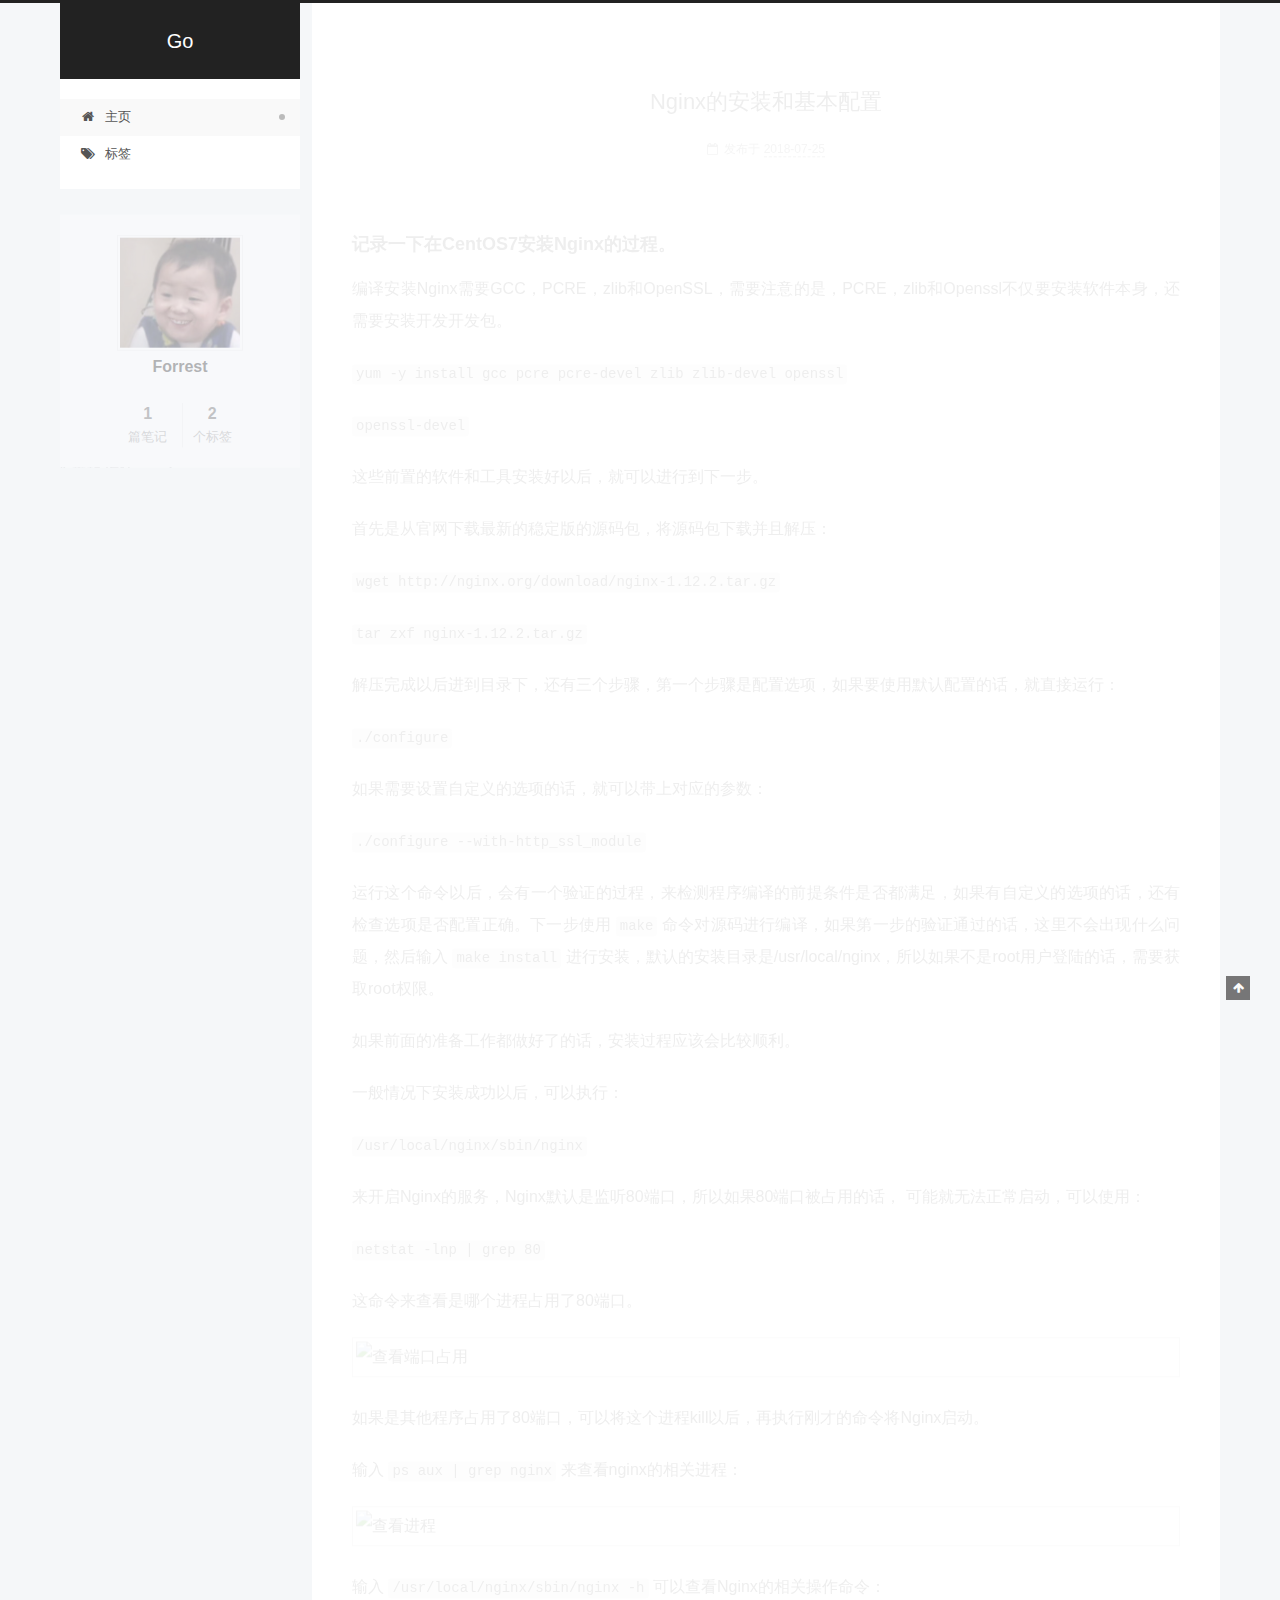
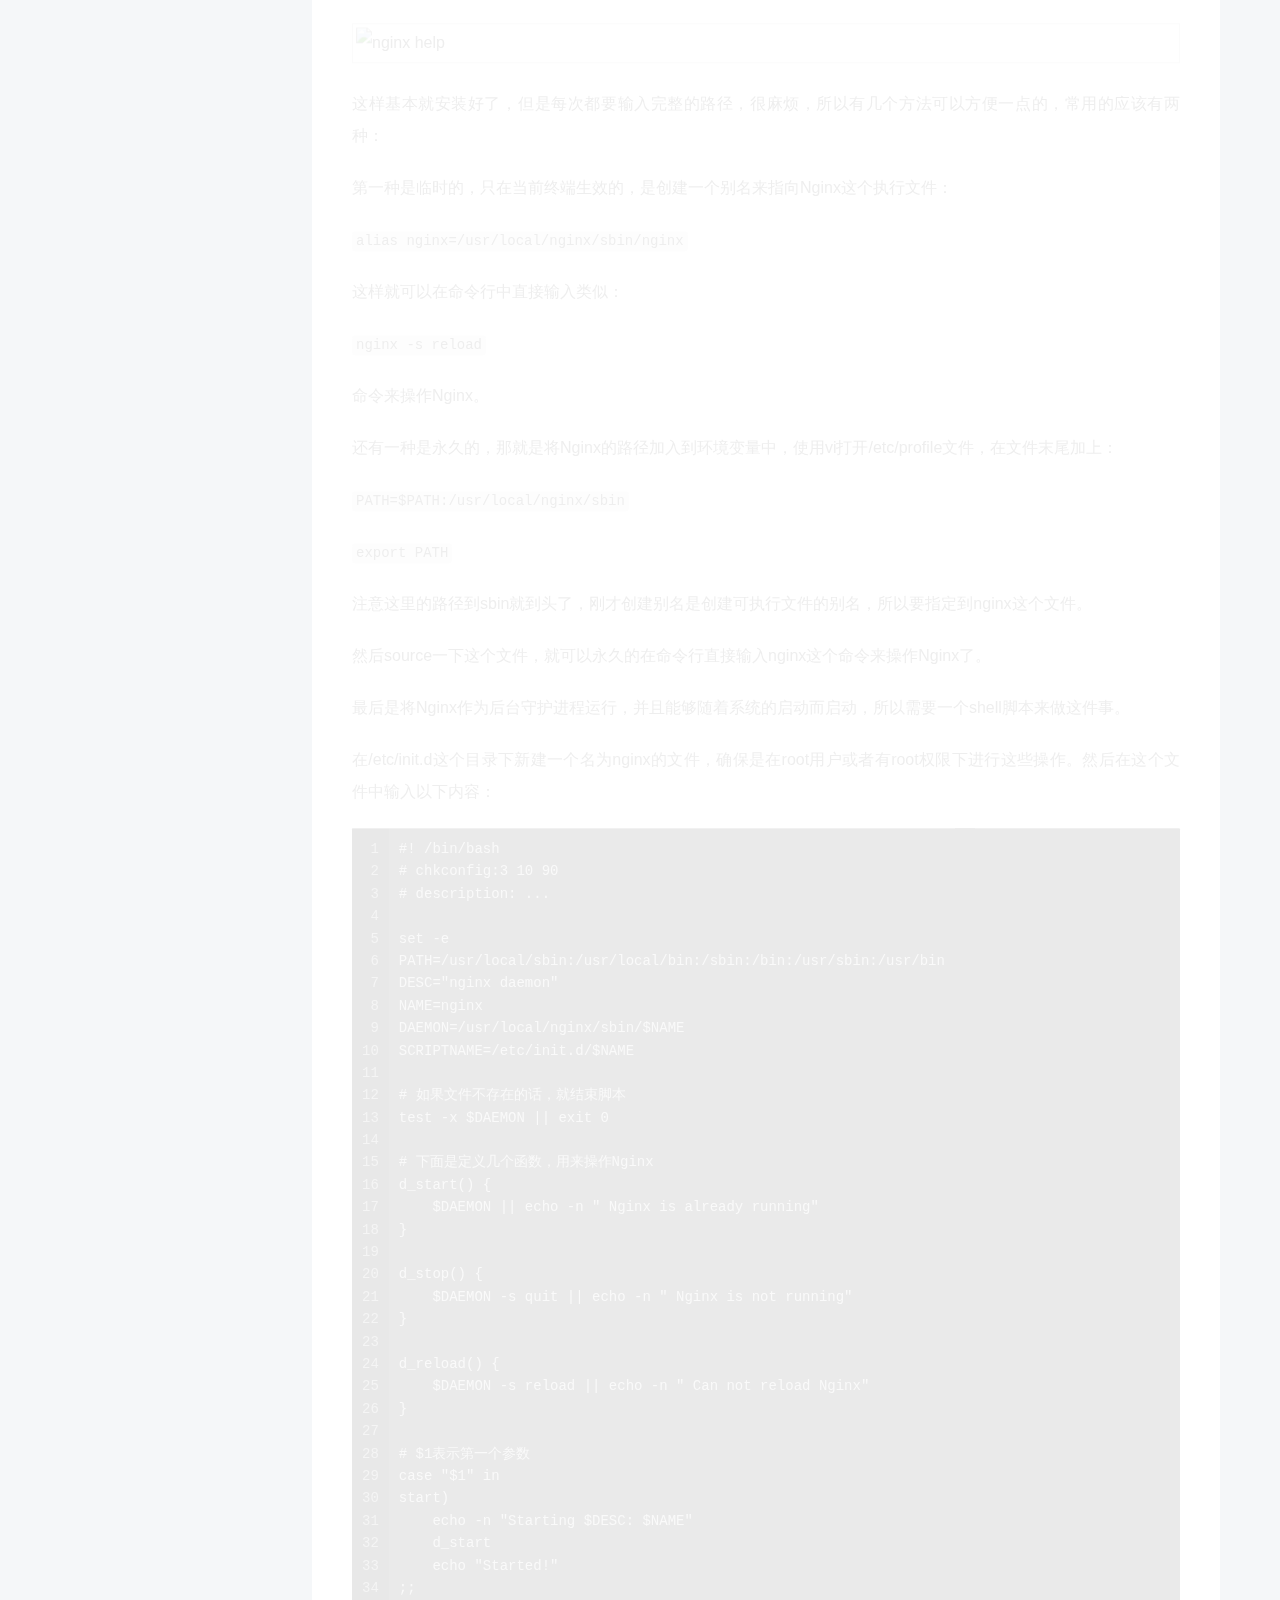
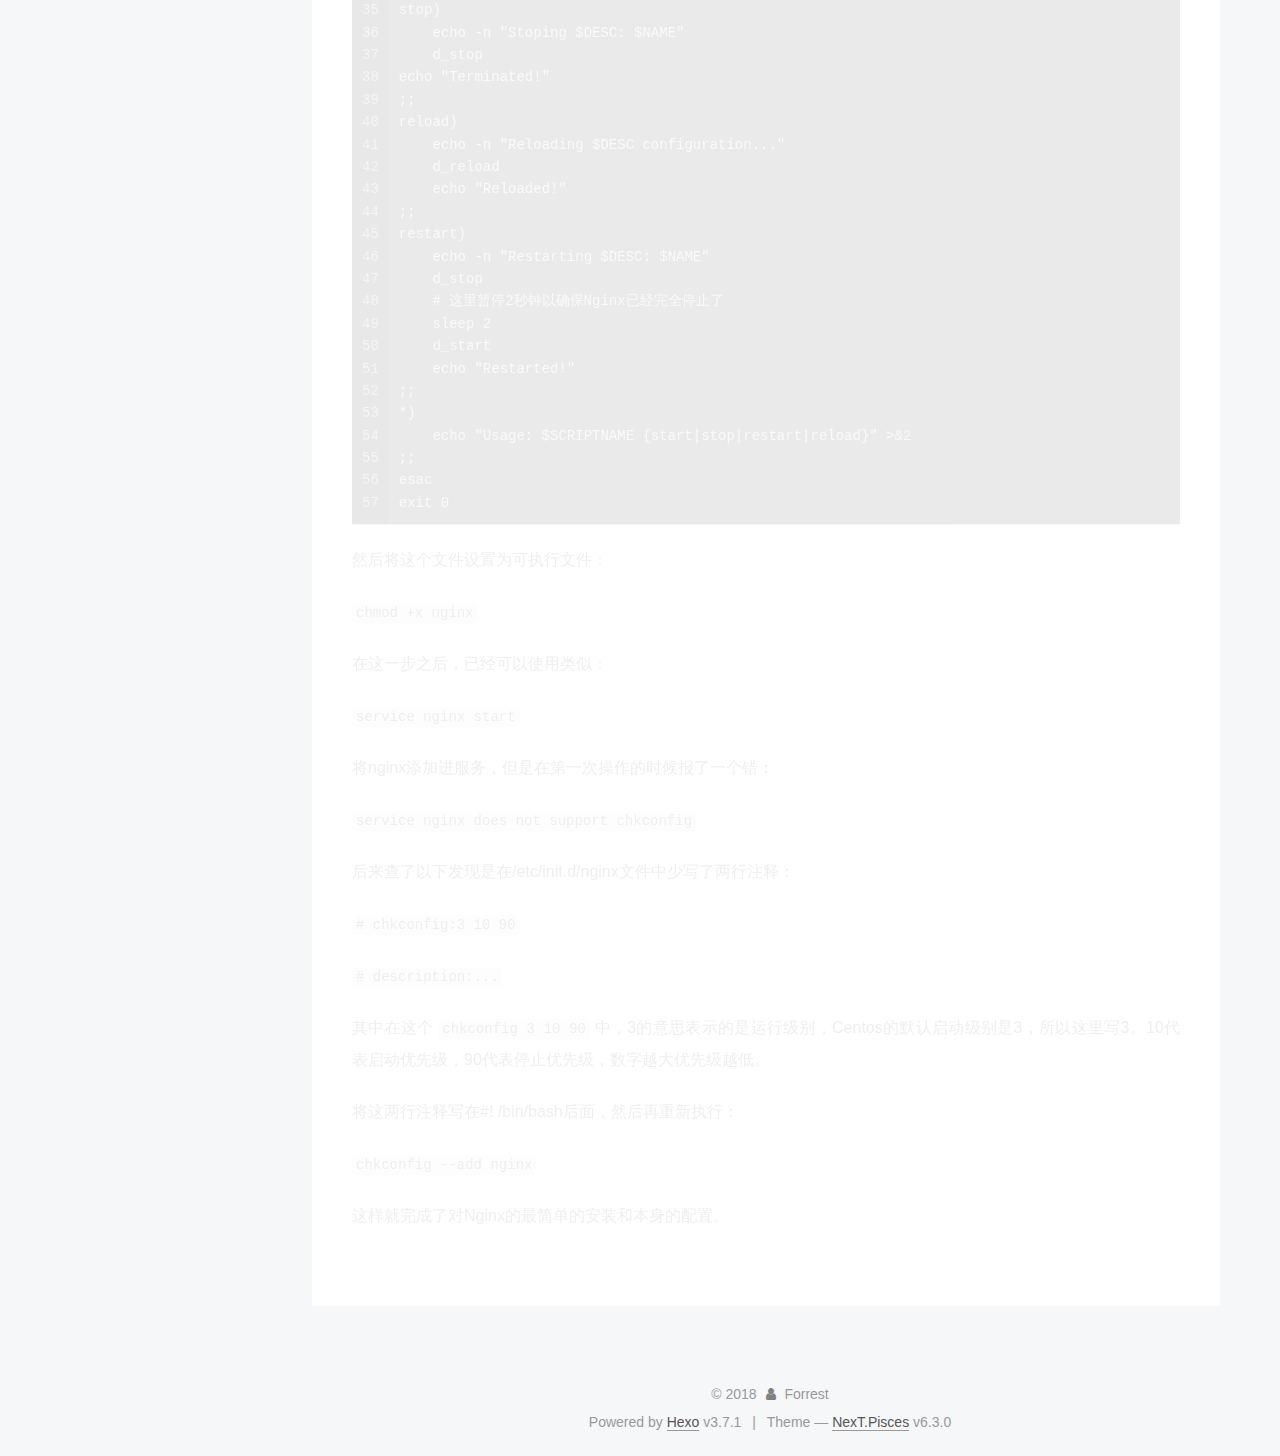
==== commit 84da3ac5: "Site updated: 2018-07-25 23:36:16" ====
--- a/index.html
+++ b/index.html
@@ -109,19 +109,19 @@
 
 
   <meta property="og:type" content="website">
-<meta property="og:title" content="Hexo">
-<meta property="og:url" content="http://yoursite.com/index.html">
-<meta property="og:site_name" content="Hexo">
+<meta property="og:title" content="Go">
+<meta property="og:url" content="http://forforrest.github.io/index.html">
+<meta property="og:site_name" content="Go">
 <meta property="og:locale" content="zh-Hans">
 <meta name="twitter:card" content="summary">
-<meta name="twitter:title" content="Hexo">
-
-
-
-
-
-
-  <link rel="canonical" href="http://yoursite.com/"/>
+<meta name="twitter:title" content="Go">
+
+
+
+
+
+
+  <link rel="canonical" href="http://forforrest.github.io/"/>
 
 
 
@@ -131,7 +131,7 @@
   };
 </script>
 
-  <title>Hexo</title>
+  <title>Go</title>
   
 
 
@@ -190,7 +190,7 @@
     <div class="custom-logo-site-title">
       <a href="/" class="brand" rel="start">
         <span class="logo-line-before"><i></i></span>
-        <span class="site-title">Hexo</span>
+        <span class="site-title">Go</span>
         <span class="logo-line-after"><i></i></span>
       </a>
     </div>
@@ -218,15 +218,15 @@
           
           <li class="menu-item menu-item-home menu-item-active">
     <a href="/" rel="section">
-      <i class="menu-item-icon fa fa-fw fa-home"></i> <br />Home</a>
+      <i class="menu-item-icon fa fa-fw fa-home"></i> <br />主页</a>
   </li>
         
         
         
           
-          <li class="menu-item menu-item-archives">
-    <a href="/archives/" rel="section">
-      <i class="menu-item-icon fa fa-fw fa-archive"></i> <br />Archives</a>
+          <li class="menu-item menu-item-tags">
+    <a href="/tags/" rel="section">
+      <i class="menu-item-icon fa fa-fw fa-tags"></i> <br />标签</a>
   </li>
 
       
@@ -277,16 +277,16 @@
   
   
   <div class="post-block">
-    <link itemprop="mainEntityOfPage" href="http://yoursite.com/2018/07/23/HelloWorld/">
+    <link itemprop="mainEntityOfPage" href="http://forforrest.github.io/2018/07/25/Nginx的安装和基本配置/">
 
     <span hidden itemprop="author" itemscope itemtype="http://schema.org/Person">
-      <meta itemprop="name" content="John Doe">
+      <meta itemprop="name" content="Forrest">
       <meta itemprop="description" content="">
-      <meta itemprop="image" content="/images/avatar.gif">
+      <meta itemprop="image" content="/images/avatar.jpg">
     </span>
 
     <span hidden itemprop="publisher" itemscope itemtype="http://schema.org/Organization">
-      <meta itemprop="name" content="Hexo">
+      <meta itemprop="name" content="Go">
     </span>
 
     
@@ -296,8 +296,8 @@
         
           <h1 class="post-title" itemprop="name headline">
                 
-                <a class="post-title-link" href="/2018/07/23/HelloWorld/" itemprop="url">
-                  HelloWorld
+                <a class="post-title-link" href="/2018/07/25/Nginx的安装和基本配置/" itemprop="url">
+                  Nginx的安装和基本配置
                 </a>
               
             
@@ -316,16 +316,20 @@
                 <i class="fa fa-calendar-o"></i>
               </span>
               
-                <span class="post-meta-item-text">Posted on</span>
+                <span class="post-meta-item-text">发布于</span>
               
 
               
                 
               
 
-              <time title="Created: 2018-07-23 22:58:39" itemprop="dateCreated datePublished" datetime="2018-07-23T22:58:39+08:00">2018-07-23</time>
-            
-
+              <time title="创建: 2018-07-25 22:38:30 / 修改: 22:58:53" itemprop="dateCreated datePublished" datetime="2018-07-25T22:38:30+08:00">2018-07-25</time>
+            
+
+            
+              
+
+              
             
           </span>
 
@@ -359,150 +363,56 @@
       
         
           
-            
-          
-        
-      
-    </div>
-
-    
-
-    
-    
-    
-
-    
-
-    
-
-    
-
-    <footer class="post-footer">
-      
-
-      
-
-      
-
-      
-      
-        <div class="post-eof"></div>
-      
-    </footer>
-  </div>
-  
-  
-  
-  </article>
-
-
-    
-      
-
-  
-
-  
-  
-  
-
-  
-
-  <article class="post post-type-normal" itemscope itemtype="http://schema.org/Article">
-  
-  
-  
-  <div class="post-block">
-    <link itemprop="mainEntityOfPage" href="http://yoursite.com/2018/07/23/hello-world/">
-
-    <span hidden itemprop="author" itemscope itemtype="http://schema.org/Person">
-      <meta itemprop="name" content="John Doe">
-      <meta itemprop="description" content="">
-      <meta itemprop="image" content="/images/avatar.gif">
-    </span>
-
-    <span hidden itemprop="publisher" itemscope itemtype="http://schema.org/Organization">
-      <meta itemprop="name" content="Hexo">
-    </span>
-
-    
-      <header class="post-header">
-
-        
-        
-          <h1 class="post-title" itemprop="name headline">
-                
-                <a class="post-title-link" href="/2018/07/23/hello-world/" itemprop="url">
-                  Hello World
-                </a>
-              
-            
-          </h1>
-        
-
-        <div class="post-meta">
-          <span class="post-time">
-
-            
-            
-            
-
-            
-              <span class="post-meta-item-icon">
-                <i class="fa fa-calendar-o"></i>
-              </span>
-              
-                <span class="post-meta-item-text">Posted on</span>
-              
-
-              
-                
-              
-
-              <time title="Created: 2018-07-23 22:23:54" itemprop="dateCreated datePublished" datetime="2018-07-23T22:23:54+08:00">2018-07-23</time>
-            
-
-            
-          </span>
-
-          
-
-          
-            
-          
-
-          
-          
-
-          
-
-          
-
-          
-
-        </div>
-      </header>
-    
-
-    
-    
-    
-    <div class="post-body" itemprop="articleBody">
-
-      
-      
-
-      
-        
-          
-            <p>Welcome to <a href="https://hexo.io/" target="_blank" rel="noopener">Hexo</a>! This is your very first post. Check <a href="https://hexo.io/docs/" target="_blank" rel="noopener">documentation</a> for more info. If you get any problems when using Hexo, you can find the answer in <a href="https://hexo.io/docs/troubleshooting.html" target="_blank" rel="noopener">troubleshooting</a> or you can ask me on <a href="https://github.com/hexojs/hexo/issues" target="_blank" rel="noopener">GitHub</a>.</p>
-<h2 id="Quick-Start"><a href="#Quick-Start" class="headerlink" title="Quick Start"></a>Quick Start</h2><h3 id="Create-a-new-post"><a href="#Create-a-new-post" class="headerlink" title="Create a new post"></a>Create a new post</h3><figure class="highlight bash"><table><tr><td class="gutter"><pre><span class="line">1</span><br></pre></td><td class="code"><pre><span class="line">$ hexo new <span class="string">"My New Post"</span></span><br></pre></td></tr></table></figure>
-<p>More info: <a href="https://hexo.io/docs/writing.html" target="_blank" rel="noopener">Writing</a></p>
-<h3 id="Run-server"><a href="#Run-server" class="headerlink" title="Run server"></a>Run server</h3><figure class="highlight bash"><table><tr><td class="gutter"><pre><span class="line">1</span><br></pre></td><td class="code"><pre><span class="line">$ hexo server</span><br></pre></td></tr></table></figure>
-<p>More info: <a href="https://hexo.io/docs/server.html" target="_blank" rel="noopener">Server</a></p>
-<h3 id="Generate-static-files"><a href="#Generate-static-files" class="headerlink" title="Generate static files"></a>Generate static files</h3><figure class="highlight bash"><table><tr><td class="gutter"><pre><span class="line">1</span><br></pre></td><td class="code"><pre><span class="line">$ hexo generate</span><br></pre></td></tr></table></figure>
-<p>More info: <a href="https://hexo.io/docs/generating.html" target="_blank" rel="noopener">Generating</a></p>
-<h3 id="Deploy-to-remote-sites"><a href="#Deploy-to-remote-sites" class="headerlink" title="Deploy to remote sites"></a>Deploy to remote sites</h3><figure class="highlight bash"><table><tr><td class="gutter"><pre><span class="line">1</span><br></pre></td><td class="code"><pre><span class="line">$ hexo deploy</span><br></pre></td></tr></table></figure>
-<p>More info: <a href="https://hexo.io/docs/deployment.html" target="_blank" rel="noopener">Deployment</a></p>
+            <h3 id="记录一下在CentOS7安装Nginx的过程。"><a href="#记录一下在CentOS7安装Nginx的过程。" class="headerlink" title="记录一下在CentOS7安装Nginx的过程。"></a>记录一下在CentOS7安装Nginx的过程。</h3><p>编译安装Nginx需要GCC，PCRE，zlib和OpenSSL，需要注意的是，PCRE，zlib和Openssl不仅要安装软件本身，还需要安装开发开发包。</p>
+<p><code>yum -y install gcc pcre pcre-devel zlib zlib-devel openssl</code> </p>
+<p><code>openssl-devel</code></p>
+<p>这些前置的软件和工具安装好以后，就可以进行到下一步。</p>
+<p>首先是从官网下载最新的稳定版的源码包，将源码包下载并且解压：</p>
+<p><code>wget http://nginx.org/download/nginx-1.12.2.tar.gz</code></p>
+<p><code>tar zxf nginx-1.12.2.tar.gz</code></p>
+<p>解压完成以后进到目录下，还有三个步骤，第一个步骤是配置选项，如果要使用默认配置的话，就直接运行：</p>
+<p><code>./configure</code></p>
+<p>如果需要设置自定义的选项的话，就可以带上对应的参数：</p>
+<p><code>./configure --with-http_ssl_module</code></p>
+<p>运行这个命令以后，会有一个验证的过程，来检测程序编译的前提条件是否都满足，如果有自定义的选项的话，还有检查选项是否配置正确。下一步使用 <code>make</code> 命令对源码进行编译，如果第一步的验证通过的话，这里不会出现什么问题，然后输入 <code>make install</code> 进行安装，默认的安装目录是/usr/local/nginx，所以如果不是root用户登陆的话，需要获取root权限。</p>
+<p>如果前面的准备工作都做好了的话，安装过程应该会比较顺利。</p>
+<p>一般情况下安装成功以后，可以执行：</p>
+<p><code>/usr/local/nginx/sbin/nginx</code></p>
+<p>来开启Nginx的服务，Nginx默认是监听80端口，所以如果80端口被占用的话， 可能就无法正常启动，可以使用：</p>
+<p><code>netstat -lnp | grep 80</code></p>
+<p>这命令来查看是哪个进程占用了80端口。</p>
+<p><img src="https://user-gold-cdn.xitu.io/2018/6/23/1642ac6dddee90ad?w=1392&amp;h=110&amp;f=png&amp;s=106646" alt="查看端口占用"></p>
+<p>如果是其他程序占用了80端口，可以将这个进程kill以后，再执行刚才的命令将Nginx启动。</p>
+<p>输入 <code>ps aux | grep nginx</code> 来查看nginx的相关进程：</p>
+<p><img src="https://user-gold-cdn.xitu.io/2018/6/23/1642ac88074bcdba?w=1462&amp;h=146&amp;f=png&amp;s=150421" alt="查看进程"></p>
+<p>输入 <code>/usr/local/nginx/sbin/nginx -h</code> 可以查看Nginx的相关操作命令：</p>
+<p><img src="https://user-gold-cdn.xitu.io/2018/6/23/1642acb63eebcdfe?w=1116&amp;h=522&amp;f=png&amp;s=497508" alt="nginx help"></p>
+<p>这样基本就安装好了，但是每次都要输入完整的路径，很麻烦，所以有几个方法可以方便一点的，常用的应该有两种：</p>
+<p>第一种是临时的，只在当前终端生效的，是创建一个别名来指向Nginx这个执行文件：</p>
+<p><code>alias nginx=/usr/local/nginx/sbin/nginx</code></p>
+<p>这样就可以在命令行中直接输入类似：</p>
+<p><code>nginx -s reload</code></p>
+<p>命令来操作Nginx。</p>
+<p>还有一种是永久的，那就是将Nginx的路径加入到环境变量中，使用vi打开/etc/profile文件，在文件末尾加上：</p>
+<p><code>PATH=$PATH:/usr/local/nginx/sbin</code></p>
+<p><code>export PATH</code></p>
+<p>注意这里的路径到sbin就到头了，刚才创建别名是创建可执行文件的别名，所以要指定到nginx这个文件。</p>
+<p>然后source一下这个文件，就可以永久的在命令行直接输入nginx这个命令来操作Nginx了。</p>
+<p>最后是将Nginx作为后台守护进程运行，并且能够随着系统的启动而启动，所以需要一个shell脚本来做这件事。</p>
+<p>在/etc/init.d这个目录下新建一个名为nginx的文件，确保是在root用户或者有root权限下进行这些操作。然后在这个文件中输入以下内容：<br><figure class="highlight plain"><table><tr><td class="gutter"><pre><span class="line">1</span><br><span class="line">2</span><br><span class="line">3</span><br><span class="line">4</span><br><span class="line">5</span><br><span class="line">6</span><br><span class="line">7</span><br><span class="line">8</span><br><span class="line">9</span><br><span class="line">10</span><br><span class="line">11</span><br><span class="line">12</span><br><span class="line">13</span><br><span class="line">14</span><br><span class="line">15</span><br><span class="line">16</span><br><span class="line">17</span><br><span class="line">18</span><br><span class="line">19</span><br><span class="line">20</span><br><span class="line">21</span><br><span class="line">22</span><br><span class="line">23</span><br><span class="line">24</span><br><span class="line">25</span><br><span class="line">26</span><br><span class="line">27</span><br><span class="line">28</span><br><span class="line">29</span><br><span class="line">30</span><br><span class="line">31</span><br><span class="line">32</span><br><span class="line">33</span><br><span class="line">34</span><br><span class="line">35</span><br><span class="line">36</span><br><span class="line">37</span><br><span class="line">38</span><br><span class="line">39</span><br><span class="line">40</span><br><span class="line">41</span><br><span class="line">42</span><br><span class="line">43</span><br><span class="line">44</span><br><span class="line">45</span><br><span class="line">46</span><br><span class="line">47</span><br><span class="line">48</span><br><span class="line">49</span><br><span class="line">50</span><br><span class="line">51</span><br><span class="line">52</span><br><span class="line">53</span><br><span class="line">54</span><br><span class="line">55</span><br><span class="line">56</span><br><span class="line">57</span><br></pre></td><td class="code"><pre><span class="line">#! /bin/bash</span><br><span class="line"># chkconfig:3 10 90</span><br><span class="line"># description: ...</span><br><span class="line"></span><br><span class="line">set -e</span><br><span class="line">PATH=/usr/local/sbin:/usr/local/bin:/sbin:/bin:/usr/sbin:/usr/bin</span><br><span class="line">DESC=&quot;nginx daemon&quot;</span><br><span class="line">NAME=nginx</span><br><span class="line">DAEMON=/usr/local/nginx/sbin/$NAME</span><br><span class="line">SCRIPTNAME=/etc/init.d/$NAME</span><br><span class="line"></span><br><span class="line"># 如果文件不存在的话，就结束脚本</span><br><span class="line">test -x $DAEMON || exit 0</span><br><span class="line"></span><br><span class="line"># 下面是定义几个函数，用来操作Nginx</span><br><span class="line">d_start() &#123;</span><br><span class="line">    $DAEMON || echo -n &quot; Nginx is already running&quot;</span><br><span class="line">&#125;</span><br><span class="line"></span><br><span class="line">d_stop() &#123;</span><br><span class="line">    $DAEMON -s quit || echo -n &quot; Nginx is not running&quot;</span><br><span class="line">&#125;</span><br><span class="line"></span><br><span class="line">d_reload() &#123;</span><br><span class="line">    $DAEMON -s reload || echo -n &quot; Can not reload Nginx&quot;</span><br><span class="line">&#125;</span><br><span class="line"></span><br><span class="line"># $1表示第一个参数</span><br><span class="line">case &quot;$1&quot; in</span><br><span class="line">start)</span><br><span class="line">    echo -n &quot;Starting $DESC: $NAME&quot;</span><br><span class="line">    d_start</span><br><span class="line">    echo &quot;Started!&quot;</span><br><span class="line">;;</span><br><span class="line">stop)</span><br><span class="line">    echo -n &quot;Stoping $DESC: $NAME&quot;</span><br><span class="line">    d_stop</span><br><span class="line">echo &quot;Terminated!&quot;</span><br><span class="line">;;</span><br><span class="line">reload)         </span><br><span class="line">    echo -n &quot;Reloading $DESC configuration...&quot;         </span><br><span class="line">    d_reload         </span><br><span class="line">    echo &quot;Reloaded!&quot;</span><br><span class="line">;;</span><br><span class="line">restart)         </span><br><span class="line">    echo -n &quot;Restarting $DESC: $NAME&quot;         </span><br><span class="line">    d_stop         </span><br><span class="line">    # 这里暂停2秒钟以确保Nginx已经完全停止了         </span><br><span class="line">    sleep 2         </span><br><span class="line">    d_start         </span><br><span class="line">    echo &quot;Restarted!&quot;</span><br><span class="line">;;</span><br><span class="line">*)         </span><br><span class="line">    echo &quot;Usage: $SCRIPTNAME &#123;start|stop|restart|reload&#125;&quot; &gt;&amp;2</span><br><span class="line">;;</span><br><span class="line">esac</span><br><span class="line">exit 0</span><br></pre></td></tr></table></figure></p>
+<p>然后将这个文件设置为可执行文件：</p>
+<p><code>chmod +x nginx</code></p>
+<p>在这一步之后，已经可以使用类似：</p>
+<p><code>service nginx start</code></p>
+<p>将nginx添加进服务，但是在第一次操作的时候报了一个错：</p>
+<p><code>service nginx does not support chkconfig</code></p>
+<p>后来查了以下发现是在/etc/init.d/nginx文件中少写了两行注释：</p>
+<p><code># chkconfig:3 10 90</code></p>
+<p><code># description:...</code></p>
+<p>其中在这个 <code>chkconfig 3 10 90</code> 中，3的意思表示的是运行级别，Centos的默认启动级别是3，所以这里写3。10代表启动优先级，90代表停止优先级，数字越大优先级越低。</p>
+<p>将这两行注释写在#! /bin/bash后面，然后再重新执行：</p>
+<p><code>chkconfig --add nginx</code></p>
+<p>这样就完成了对Nginx的最简单的安装和本身的配置。</p>
 
           
         
@@ -573,7 +483,11 @@
         <div class="site-overview">
           <div class="site-author motion-element" itemprop="author" itemscope itemtype="http://schema.org/Person">
             
-              <p class="site-author-name" itemprop="name">John Doe</p>
+              <img class="site-author-image" itemprop="image"
+                src="/images/avatar.jpg"
+                alt="Forrest" />
+            
+              <p class="site-author-name" itemprop="name">Forrest</p>
               <p class="site-description motion-element" itemprop="description"></p>
           </div>
 
@@ -582,16 +496,31 @@
               
                 <div class="site-state-item site-state-posts">
                 
-                  <a href="/archives/">
+                  <a href="/archives">
                 
-                    <span class="site-state-item-count">2</span>
-                    <span class="site-state-item-name">posts</span>
+                    <span class="site-state-item-count">1</span>
+                    <span class="site-state-item-name">篇笔记</span>
                   </a>
                 </div>
               
 
               
 
+              
+                
+                
+                <div class="site-state-item site-state-tags">
+                  <a href="/tags/index.html">
+                    
+                    
+                      
+                    
+                      
+                    
+                    <span class="site-state-item-count">2</span>
+                    <span class="site-state-item-name">个标签</span>
+                  </a>
+                </div>
               
             </nav>
           
@@ -632,7 +561,7 @@
   <span class="with-love" id="animate">
     <i class="fa fa-user"></i>
   </span>
-  <span class="author" itemprop="copyrightHolder">John Doe</span>
+  <span class="author" itemprop="copyrightHolder">Forrest</span>
 
   
 
--- a/css/main.css
+++ b/css/main.css
@@ -502,8 +502,8 @@
   margin: 20px 0;
   padding: 0;
   font-size: 14px;
-  color: #4d4d4c;
-  background: #f7f7f7;
+  color: #ccc;
+  background: #2d2d2d;
   line-height: 1.6;
 }
 pre,
@@ -523,7 +523,7 @@
 }
 pre code {
   padding: 0;
-  color: #4d4d4c;
+  color: #ccc;
   background: none;
   text-shadow: none;
 }
@@ -546,7 +546,7 @@
 }
 .highlight figcaption {
   font-size: 1em;
-  color: #4d4d4c;
+  color: #ccc;
   line-height: 1em;
   margin-bottom: 1em;
   margin: 0em;
@@ -564,23 +564,23 @@
 }
 .highlight figcaption a {
   float: right;
-  color: #4d4d4c;
+  color: #ccc;
 }
 .highlight figcaption a:hover {
-  border-bottom-color: #4d4d4c;
+  border-bottom-color: #ccc;
 }
 .highlight .gutter pre {
   padding-left: 10px;
   padding-right: 10px;
-  color: #869194;
+  color: #999;
   text-align: right;
-  background-color: #eff2f3;
+  background-color: #1b1b1b;
 }
 .highlight .code pre {
   width: 100%;
   padding-left: 10px;
   padding-right: 10px;
-  background-color: #f7f7f7;
+  background-color: #2d2d2d;
 }
 .highlight .line {
   height: 20px;
@@ -598,16 +598,16 @@
   border: none;
 }
 pre .deletion {
-  background: #fdd;
+  background: #008000;
 }
 pre .addition {
-  background: #dfd;
+  background: #800000;
 }
 pre .meta {
-  color: #8959a8;
+  color: #c9c;
 }
 pre .comment {
-  color: #8e908c;
+  color: #999;
 }
 pre .variable,
 pre .attribute,
@@ -621,7 +621,7 @@
 pre .css .id,
 pre .css .class,
 pre .css .pseudo {
-  color: #c82829;
+  color: #f2777a;
 }
 pre .number,
 pre .preprocessor,
@@ -630,7 +630,7 @@
 pre .params,
 pre .constant,
 pre .command {
-  color: #f5871f;
+  color: #f99157;
 }
 pre .ruby .class .title,
 pre .css .rules .attribute,
@@ -643,11 +643,11 @@
 pre .special,
 pre .number,
 pre .formula {
-  color: #718c00;
+  color: #9c9;
 }
 pre .title,
 pre .css .hexcolor {
-  color: #3e999f;
+  color: #6cc;
 }
 pre .function,
 pre .python .decorator,
@@ -657,11 +657,11 @@
 pre .perl .sub,
 pre .javascript .title,
 pre .coffeescript .title {
-  color: #4271ae;
+  color: #69c;
 }
 pre .keyword,
 pre .javascript .function {
-  color: #8959a8;
+  color: #c9c;
 }
 .posts-expand .post-body img.full-image {
   border: none;
@@ -1849,7 +1849,7 @@
   width: 4px;
   height: 4px;
   border-radius: 50%;
-  background: #3e8804;
+  background: #e3523b;
 }
 .links-of-blogroll {
   font-size: 13px;
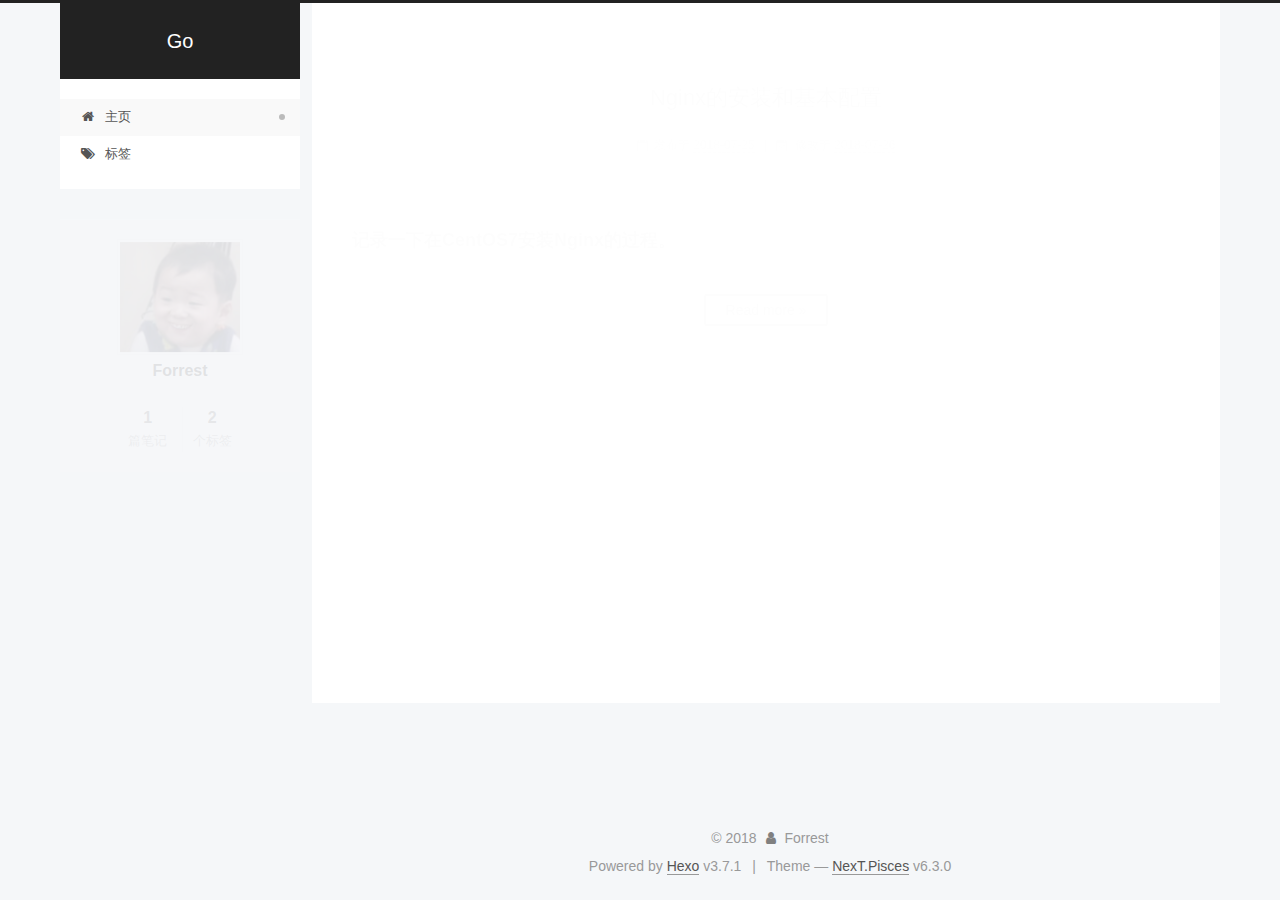
==== commit 2422d2a0: "Site updated: 2018-07-31 22:02:01" ====
--- a/index.html
+++ b/index.html
@@ -323,12 +323,24 @@
                 
               
 
-              <time title="创建: 2018-07-25 22:38:30 / 修改: 22:58:53" itemprop="dateCreated datePublished" datetime="2018-07-25T22:38:30+08:00">2018-07-25</time>
-            
-
-            
-              
-
+              <time title="创建: 2018-07-25 22:38:30" itemprop="dateCreated datePublished" datetime="2018-07-25T22:38:30+08:00">2018-07-25</time>
+            
+
+            
+              
+
+              
+                
+                <span class="post-meta-divider">|</span>
+                
+
+                <span class="post-meta-item-icon">
+                  <i class="fa fa-calendar-check-o"></i>
+                </span>
+                
+                  <span class="post-meta-item-text">修改于</span>
+                
+                <time title="修改: 2018-07-26 23:31:02" itemprop="dateModified" datetime="2018-07-26T23:31:02+08:00">2018-07-26</time>
               
             
           </span>
@@ -362,59 +374,14 @@
 
       
         
-          
-            <h3 id="记录一下在CentOS7安装Nginx的过程。"><a href="#记录一下在CentOS7安装Nginx的过程。" class="headerlink" title="记录一下在CentOS7安装Nginx的过程。"></a>记录一下在CentOS7安装Nginx的过程。</h3><p>编译安装Nginx需要GCC，PCRE，zlib和OpenSSL，需要注意的是，PCRE，zlib和Openssl不仅要安装软件本身，还需要安装开发开发包。</p>
-<p><code>yum -y install gcc pcre pcre-devel zlib zlib-devel openssl</code> </p>
-<p><code>openssl-devel</code></p>
-<p>这些前置的软件和工具安装好以后，就可以进行到下一步。</p>
-<p>首先是从官网下载最新的稳定版的源码包，将源码包下载并且解压：</p>
-<p><code>wget http://nginx.org/download/nginx-1.12.2.tar.gz</code></p>
-<p><code>tar zxf nginx-1.12.2.tar.gz</code></p>
-<p>解压完成以后进到目录下，还有三个步骤，第一个步骤是配置选项，如果要使用默认配置的话，就直接运行：</p>
-<p><code>./configure</code></p>
-<p>如果需要设置自定义的选项的话，就可以带上对应的参数：</p>
-<p><code>./configure --with-http_ssl_module</code></p>
-<p>运行这个命令以后，会有一个验证的过程，来检测程序编译的前提条件是否都满足，如果有自定义的选项的话，还有检查选项是否配置正确。下一步使用 <code>make</code> 命令对源码进行编译，如果第一步的验证通过的话，这里不会出现什么问题，然后输入 <code>make install</code> 进行安装，默认的安装目录是/usr/local/nginx，所以如果不是root用户登陆的话，需要获取root权限。</p>
-<p>如果前面的准备工作都做好了的话，安装过程应该会比较顺利。</p>
-<p>一般情况下安装成功以后，可以执行：</p>
-<p><code>/usr/local/nginx/sbin/nginx</code></p>
-<p>来开启Nginx的服务，Nginx默认是监听80端口，所以如果80端口被占用的话， 可能就无法正常启动，可以使用：</p>
-<p><code>netstat -lnp | grep 80</code></p>
-<p>这命令来查看是哪个进程占用了80端口。</p>
-<p><img src="https://user-gold-cdn.xitu.io/2018/6/23/1642ac6dddee90ad?w=1392&amp;h=110&amp;f=png&amp;s=106646" alt="查看端口占用"></p>
-<p>如果是其他程序占用了80端口，可以将这个进程kill以后，再执行刚才的命令将Nginx启动。</p>
-<p>输入 <code>ps aux | grep nginx</code> 来查看nginx的相关进程：</p>
-<p><img src="https://user-gold-cdn.xitu.io/2018/6/23/1642ac88074bcdba?w=1462&amp;h=146&amp;f=png&amp;s=150421" alt="查看进程"></p>
-<p>输入 <code>/usr/local/nginx/sbin/nginx -h</code> 可以查看Nginx的相关操作命令：</p>
-<p><img src="https://user-gold-cdn.xitu.io/2018/6/23/1642acb63eebcdfe?w=1116&amp;h=522&amp;f=png&amp;s=497508" alt="nginx help"></p>
-<p>这样基本就安装好了，但是每次都要输入完整的路径，很麻烦，所以有几个方法可以方便一点的，常用的应该有两种：</p>
-<p>第一种是临时的，只在当前终端生效的，是创建一个别名来指向Nginx这个执行文件：</p>
-<p><code>alias nginx=/usr/local/nginx/sbin/nginx</code></p>
-<p>这样就可以在命令行中直接输入类似：</p>
-<p><code>nginx -s reload</code></p>
-<p>命令来操作Nginx。</p>
-<p>还有一种是永久的，那就是将Nginx的路径加入到环境变量中，使用vi打开/etc/profile文件，在文件末尾加上：</p>
-<p><code>PATH=$PATH:/usr/local/nginx/sbin</code></p>
-<p><code>export PATH</code></p>
-<p>注意这里的路径到sbin就到头了，刚才创建别名是创建可执行文件的别名，所以要指定到nginx这个文件。</p>
-<p>然后source一下这个文件，就可以永久的在命令行直接输入nginx这个命令来操作Nginx了。</p>
-<p>最后是将Nginx作为后台守护进程运行，并且能够随着系统的启动而启动，所以需要一个shell脚本来做这件事。</p>
-<p>在/etc/init.d这个目录下新建一个名为nginx的文件，确保是在root用户或者有root权限下进行这些操作。然后在这个文件中输入以下内容：<br><figure class="highlight plain"><table><tr><td class="gutter"><pre><span class="line">1</span><br><span class="line">2</span><br><span class="line">3</span><br><span class="line">4</span><br><span class="line">5</span><br><span class="line">6</span><br><span class="line">7</span><br><span class="line">8</span><br><span class="line">9</span><br><span class="line">10</span><br><span class="line">11</span><br><span class="line">12</span><br><span class="line">13</span><br><span class="line">14</span><br><span class="line">15</span><br><span class="line">16</span><br><span class="line">17</span><br><span class="line">18</span><br><span class="line">19</span><br><span class="line">20</span><br><span class="line">21</span><br><span class="line">22</span><br><span class="line">23</span><br><span class="line">24</span><br><span class="line">25</span><br><span class="line">26</span><br><span class="line">27</span><br><span class="line">28</span><br><span class="line">29</span><br><span class="line">30</span><br><span class="line">31</span><br><span class="line">32</span><br><span class="line">33</span><br><span class="line">34</span><br><span class="line">35</span><br><span class="line">36</span><br><span class="line">37</span><br><span class="line">38</span><br><span class="line">39</span><br><span class="line">40</span><br><span class="line">41</span><br><span class="line">42</span><br><span class="line">43</span><br><span class="line">44</span><br><span class="line">45</span><br><span class="line">46</span><br><span class="line">47</span><br><span class="line">48</span><br><span class="line">49</span><br><span class="line">50</span><br><span class="line">51</span><br><span class="line">52</span><br><span class="line">53</span><br><span class="line">54</span><br><span class="line">55</span><br><span class="line">56</span><br><span class="line">57</span><br></pre></td><td class="code"><pre><span class="line">#! /bin/bash</span><br><span class="line"># chkconfig:3 10 90</span><br><span class="line"># description: ...</span><br><span class="line"></span><br><span class="line">set -e</span><br><span class="line">PATH=/usr/local/sbin:/usr/local/bin:/sbin:/bin:/usr/sbin:/usr/bin</span><br><span class="line">DESC=&quot;nginx daemon&quot;</span><br><span class="line">NAME=nginx</span><br><span class="line">DAEMON=/usr/local/nginx/sbin/$NAME</span><br><span class="line">SCRIPTNAME=/etc/init.d/$NAME</span><br><span class="line"></span><br><span class="line"># 如果文件不存在的话，就结束脚本</span><br><span class="line">test -x $DAEMON || exit 0</span><br><span class="line"></span><br><span class="line"># 下面是定义几个函数，用来操作Nginx</span><br><span class="line">d_start() &#123;</span><br><span class="line">    $DAEMON || echo -n &quot; Nginx is already running&quot;</span><br><span class="line">&#125;</span><br><span class="line"></span><br><span class="line">d_stop() &#123;</span><br><span class="line">    $DAEMON -s quit || echo -n &quot; Nginx is not running&quot;</span><br><span class="line">&#125;</span><br><span class="line"></span><br><span class="line">d_reload() &#123;</span><br><span class="line">    $DAEMON -s reload || echo -n &quot; Can not reload Nginx&quot;</span><br><span class="line">&#125;</span><br><span class="line"></span><br><span class="line"># $1表示第一个参数</span><br><span class="line">case &quot;$1&quot; in</span><br><span class="line">start)</span><br><span class="line">    echo -n &quot;Starting $DESC: $NAME&quot;</span><br><span class="line">    d_start</span><br><span class="line">    echo &quot;Started!&quot;</span><br><span class="line">;;</span><br><span class="line">stop)</span><br><span class="line">    echo -n &quot;Stoping $DESC: $NAME&quot;</span><br><span class="line">    d_stop</span><br><span class="line">echo &quot;Terminated!&quot;</span><br><span class="line">;;</span><br><span class="line">reload)         </span><br><span class="line">    echo -n &quot;Reloading $DESC configuration...&quot;         </span><br><span class="line">    d_reload         </span><br><span class="line">    echo &quot;Reloaded!&quot;</span><br><span class="line">;;</span><br><span class="line">restart)         </span><br><span class="line">    echo -n &quot;Restarting $DESC: $NAME&quot;         </span><br><span class="line">    d_stop         </span><br><span class="line">    # 这里暂停2秒钟以确保Nginx已经完全停止了         </span><br><span class="line">    sleep 2         </span><br><span class="line">    d_start         </span><br><span class="line">    echo &quot;Restarted!&quot;</span><br><span class="line">;;</span><br><span class="line">*)         </span><br><span class="line">    echo &quot;Usage: $SCRIPTNAME &#123;start|stop|restart|reload&#125;&quot; &gt;&amp;2</span><br><span class="line">;;</span><br><span class="line">esac</span><br><span class="line">exit 0</span><br></pre></td></tr></table></figure></p>
-<p>然后将这个文件设置为可执行文件：</p>
-<p><code>chmod +x nginx</code></p>
-<p>在这一步之后，已经可以使用类似：</p>
-<p><code>service nginx start</code></p>
-<p>将nginx添加进服务，但是在第一次操作的时候报了一个错：</p>
-<p><code>service nginx does not support chkconfig</code></p>
-<p>后来查了以下发现是在/etc/init.d/nginx文件中少写了两行注释：</p>
-<p><code># chkconfig:3 10 90</code></p>
-<p><code># description:...</code></p>
-<p>其中在这个 <code>chkconfig 3 10 90</code> 中，3的意思表示的是运行级别，Centos的默认启动级别是3，所以这里写3。10代表启动优先级，90代表停止优先级，数字越大优先级越低。</p>
-<p>将这两行注释写在#! /bin/bash后面，然后再重新执行：</p>
-<p><code>chkconfig --add nginx</code></p>
-<p>这样就完成了对Nginx的最简单的安装和本身的配置。</p>
-
-          
+          <h3 id="记录一下在CentOS7安装Nginx的过程。"><a href="#记录一下在CentOS7安装Nginx的过程。" class="headerlink" title="记录一下在CentOS7安装Nginx的过程。"></a>记录一下在CentOS7安装Nginx的过程。</h3>
+          <!--noindex-->
+          <div class="post-button text-center">
+            <a class="btn" href="/2018/07/25/Nginx的安装和基本配置/#more" rel="contents">
+              Read more &raquo;
+            </a>
+          </div>
+          <!--/noindex-->
         
       
     </div>
@@ -512,6 +479,8 @@
                 <div class="site-state-item site-state-tags">
                   <a href="/tags/index.html">
                     
+                    
+                      
                     
                       
                     
--- a/css/main.css
+++ b/css/main.css
@@ -1849,7 +1849,7 @@
   width: 4px;
   height: 4px;
   border-radius: 50%;
-  background: #e3523b;
+  background: #e3bb26;
 }
 .links-of-blogroll {
   font-size: 13px;
